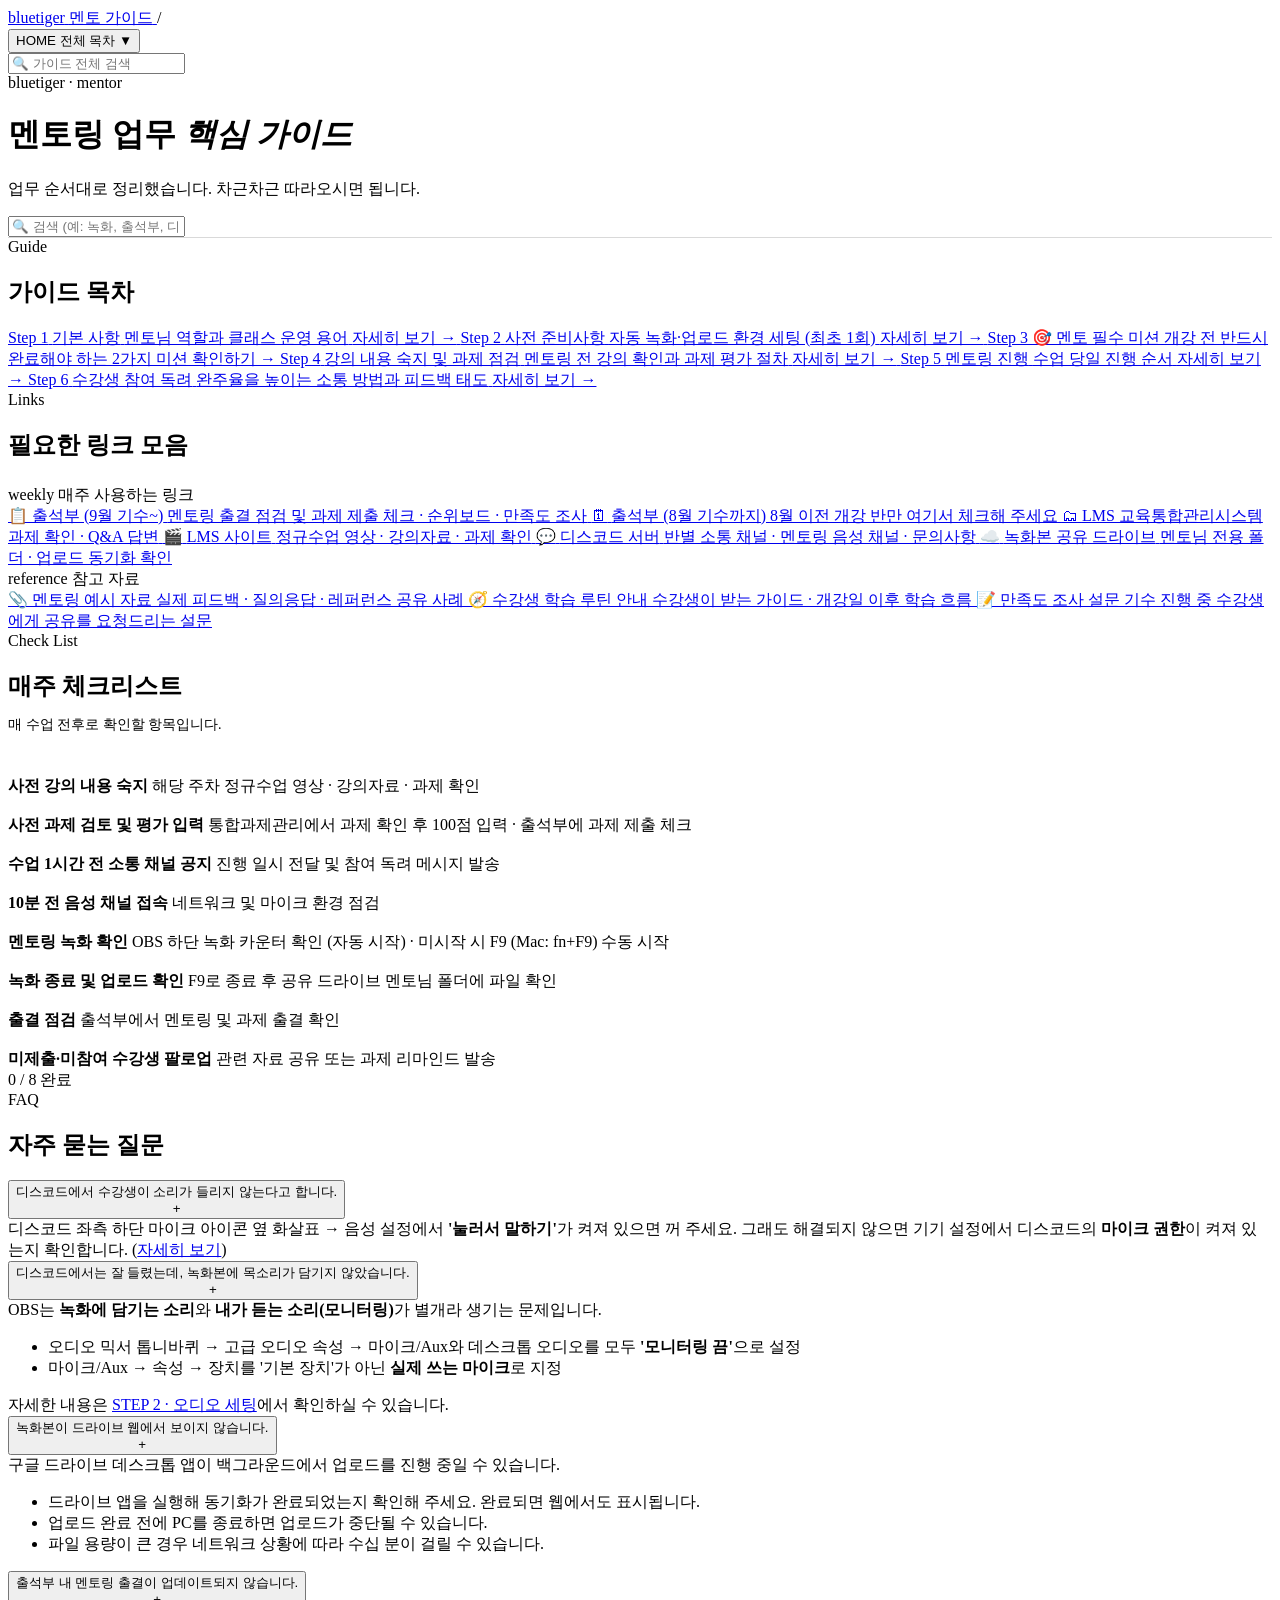
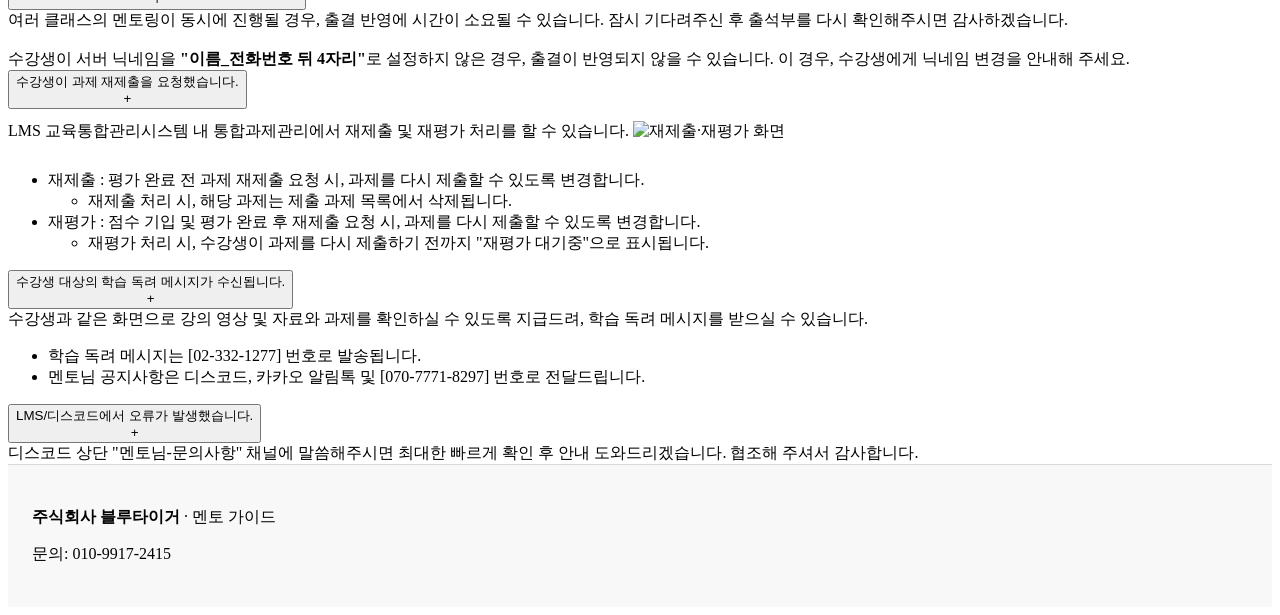
==== index.html @ a9c0a644 "docs: 출석부 링크에 백오피스 출석부(9월 기수~) 추가 9월 개강 기수부터 출석부가 백오피스(`/mentor`)로 바뀌었는데 가이드는 기존 Apps Script 웹앱만 안내하" ====
<!DOCTYPE html>
<html lang="ko">
<head>
<meta charset="UTF-8">
<meta name="viewport" content="width=device-width, initial-scale=1.0">
<title>멘토링 업무 가이드 · bluetiger</title>
<link rel="preconnect" href="https://fonts.googleapis.com">
<link href="https://fonts.googleapis.com/css2?family=Space+Mono:wght@400;700&display=swap" rel="stylesheet">
<link href="https://cdn.jsdelivr.net/gh/orioncactus/pretendard/dist/web/static/pretendard.css" rel="stylesheet">
<link rel="stylesheet" href="style.css">
</head>
<body data-page="home">

<!-- ============================================
     TOPBAR — 브레드크럼 + 섹션 바로가기
============================================ -->
<nav class="topbar">
  <div class="topbar-inner">
    <a href="index.html" class="crumb-home">
      <span class="crumb-mark">bluetiger</span>
      <span class="crumb-text">멘토 가이드</span>
    </a>
    <span class="crumb-sep">/</span>
    <div class="crumb-drop" id="crumb-drop">
      <button class="crumb-current" id="crumb-current" aria-expanded="false" aria-haspopup="true">
        <span class="cc-label">HOME</span>
        <span class="cc-title">전체 목차</span>
        <span class="cc-arrow">▼</span>
      </button>
      <div class="crumb-menu" id="crumb-menu"></div>
    </div>
    <div class="topbar-spacer"></div>
    <div class="topbar-search" data-search>
      <input type="text" class="search-input" placeholder="🔍 가이드 전체 검색">
      <div class="search-results"></div>
    </div>
  </div>
</nav>

<!-- ============================================
     HEADER
============================================ -->
<header>
  <div class="badge">bluetiger · mentor</div>
  <h1>멘토링 업무 <em>핵심 가이드</em></h1>
  <p>업무 순서대로 정리했습니다. 차근차근 따라오시면 됩니다.</p>
  <div class="header-search" data-search>
    <input type="text" class="search-input" placeholder="🔍 검색 (예: 녹화, 출석부, 디스코드)">
    <div class="search-results"></div>
  </div>
</header>

<div style="width:100%;height:1px;background:rgba(0, 0, 0, 0.15);"></div>

<div class="page-body solo">

  <main class="main-content">

    <!-- ========================================
         가이드 목차
    ======================================== -->
    <section id="guide">
      <div class="container">
        <div class="section-label">Guide</div>
        <h2 style="margin-bottom:20px;">가이드 목차</h2>

        <div class="guide-grid">

          <a class="guide-card" href="step-1-basics.html">
            <span class="gc-step">Step 1</span>
            <span class="gc-title">기본 사항</span>
            <span class="gc-desc">멘토님 역할과 클래스 운영 용어</span>
            <span class="gc-go">자세히 보기 →</span>
          </a>

          <a class="guide-card" href="step-2-preparation.html">
            <span class="gc-step">Step 2</span>
            <span class="gc-title">사전 준비사항</span>
            <span class="gc-desc">자동 녹화·업로드 환경 세팅 (최초 1회)</span>
            <span class="gc-go">자세히 보기 →</span>
          </a>

          <a class="guide-card mission" href="step-3-missions.html">
            <span class="gc-step">Step 3</span>
            <span class="gc-title">🎯 멘토 필수 미션</span>
            <span class="gc-desc">개강 전 반드시 완료해야 하는 2가지</span>
            <span class="gc-go">미션 확인하기 →</span>
          </a>

          <a class="guide-card" href="step-4-lecture-assignment.html">
            <span class="gc-step">Step 4</span>
            <span class="gc-title">강의 내용 숙지 및 과제 점검</span>
            <span class="gc-desc">멘토링 전 강의 확인과 과제 평가 절차</span>
            <span class="gc-go">자세히 보기 →</span>
          </a>

          <a class="guide-card" href="step-5-mentoring.html">
            <span class="gc-step">Step 5</span>
            <span class="gc-title">멘토링 진행</span>
            <span class="gc-desc">수업 당일 진행 순서</span>
            <span class="gc-go">자세히 보기 →</span>
          </a>

          <a class="guide-card" href="step-6-encouragement.html">
            <span class="gc-step">Step 6</span>
            <span class="gc-title">수강생 참여 독려</span>
            <span class="gc-desc">완주율을 높이는 소통 방법과 피드백 태도</span>
            <span class="gc-go">자세히 보기 →</span>
          </a>

        </div>
      </div>
    </section>


    <!-- ========================================
         링크 모음
    ======================================== -->
    <section id="links">
      <div class="container">
        <div class="section-label">Links</div>
        <h2 style="margin-bottom:24px;">필요한 링크 모음</h2>

        <div class="link-group">
          <div class="link-group-title"><span class="lg-tag">weekly</span> 매주 사용하는 링크 </div>
          <div class="link-grid">
            <a class="link-item" href="https://bt-backoffice.vercel.app/mentor" target="_blank" rel="noopener noreferrer">
              <span class="li-icon">📋</span>
              <span class="li-text">
                <span class="li-name">출석부 (9월 기수~)</span>
                <span class="li-desc">멘토링 출결 점검 및 과제 제출 체크 · 순위보드 · 만족도 조사</span>
              </span>
            </a>
            <a class="link-item" href="https://script.google.com/a/macros/feedbluetiger.com/s/AKfycbw-IpTHvhDd9rlLNU07GKerz7r_-pN4veVyI2G_yJB_2Yf2Cm6yx5fRKy13EfLEhuck/exec" target="_blank" rel="noopener noreferrer">
              <span class="li-icon">🗓</span>
              <span class="li-text">
                <span class="li-name">출석부 (8월 기수까지)</span>
                <span class="li-desc">8월 이전 개강 반만 여기서 체크해 주세요</span>
              </span>
            </a>
            <a class="link-item" href="https://lms.feedbluetiger.com/tutor/" target="_blank" rel="noopener noreferrer">
              <span class="li-icon">🗂</span>
              <span class="li-text">
                <span class="li-name">LMS 교육통합관리시스템</span>
                <span class="li-desc">과제 확인 · Q&amp;A 답변</span>
              </span>
            </a>
            <a class="link-item" href="https://lms.feedbluetiger.com/member/login.jsp" target="_blank" rel="noopener noreferrer">
              <span class="li-icon">🎬</span>
              <span class="li-text">
                <span class="li-name">LMS 사이트</span>
                <span class="li-desc">정규수업 영상 · 강의자료 · 과제 확인</span>
              </span>
            </a>
            <a class="link-item" href="https://discord.gg/ZK5g9pEeee" target="_blank" rel="noopener noreferrer">
              <span class="li-icon">💬</span>
              <span class="li-text">
                <span class="li-name">디스코드 서버</span>
                <span class="li-desc">반별 소통 채널 · 멘토링 음성 채널 · 문의사항</span>
              </span>
            </a>
            <a class="link-item" href="https://drive.google.com/drive/folders/0AFylNpHr4ldbUk9PVA" target="_blank" rel="noopener noreferrer">
              <span class="li-icon">☁️</span>
              <span class="li-text">
                <span class="li-name">녹화본 공유 드라이브</span>
                <span class="li-desc">멘토님 전용 폴더 · 업로드 동기화 확인</span>
              </span>
            </a>
          </div>
        </div>

        <div class="link-group">
          <div class="link-group-title"><span class="lg-tag">reference</span> 참고 자료 </div>
          <div class="link-grid">
            <a class="link-item" href="mentoring-examples.html">
              <span class="li-icon">📎</span>
              <span class="li-text">
                <span class="li-name">멘토링 예시 자료</span>
                <span class="li-desc">실제 피드백 · 질의응답 · 레퍼런스 공유 사례</span>
              </span>
            </a>
            <a class="link-item" href="https://bluetiger-student-guide.vercel.app/learning-routine.html" target="_blank" rel="noopener noreferrer">
              <span class="li-icon">🧭</span>
              <span class="li-text">
                <span class="li-name">수강생 학습 루틴 안내</span>
                <span class="li-desc">수강생이 받는 가이드 · 개강일 이후 학습 흐름</span>
              </span>
            </a>
            <a class="link-item" href="https://docs.google.com/forms/d/e/1FAIpQLScdVjdWtCVf9qCONloxRq4yDeYZb6fBh48YfhxaPEY4E8OBfA/viewform" target="_blank" rel="noopener noreferrer">
              <span class="li-icon">📝</span>
              <span class="li-text">
                <span class="li-name">만족도 조사 설문</span>
                <span class="li-desc">기수 진행 중 수강생에게 공유를 요청드리는 설문</span>
              </span>
            </a>
          </div>
        </div>
      </div>
    </section>


    <!-- ========================================
         checklist — 체크리스트
         .check-item 블록 복사해서 항목 추가
    ======================================== -->
    <section id="checklist">
      <div class="container">
        <div class="section-label">Check List</div>
        <h2 style="margin-bottom:8px;">매주 체크리스트</h2>
        <p style="color:var(--text3);font-size:14px;margin-bottom:24px;">매 수업 전후로 확인할 항목입니다.</p>

        <div class="checklist">
          <div class="check-item" onclick="toggleCheck(this)">
            <div class="check-box"><svg width="12" height="12" fill="none" stroke="#fff" stroke-width="3" viewBox="0 0 24 24"><path d="M5 13l4 4L19 7"/></svg></div>
            <div class="check-text">
              <strong>사전 강의 내용 숙지</strong>
              <span>해당 주차 정규수업 영상 · 강의자료 · 과제 확인</span>
            </div>
          </div>

          <div class="check-item" onclick="toggleCheck(this)">
            <div class="check-box"><svg width="12" height="12" fill="none" stroke="#fff" stroke-width="3" viewBox="0 0 24 24"><path d="M5 13l4 4L19 7"/></svg></div>
            <div class="check-text">
              <strong>사전 과제 검토 및 평가 입력</strong>
              <span>통합과제관리에서 과제 확인 후 100점 입력 · 출석부에 과제 제출 체크</span>
            </div>
          </div>

          <div class="check-item" onclick="toggleCheck(this)">
            <div class="check-box"><svg width="12" height="12" fill="none" stroke="#fff" stroke-width="3" viewBox="0 0 24 24"><path d="M5 13l4 4L19 7"/></svg></div>
            <div class="check-text">
              <strong>수업 1시간 전 소통 채널 공지</strong>
              <span>진행 일시 전달 및 참여 독려 메시지 발송</span>
            </div>
          </div>

          <div class="check-item" onclick="toggleCheck(this)">
            <div class="check-box"><svg width="12" height="12" fill="none" stroke="#fff" stroke-width="3" viewBox="0 0 24 24"><path d="M5 13l4 4L19 7"/></svg></div>
            <div class="check-text">
              <strong>10분 전 음성 채널 접속</strong>
              <span>네트워크 및 마이크 환경 점검</span>
            </div>
          </div>

          <div class="check-item" onclick="toggleCheck(this)">
            <div class="check-box"><svg width="12" height="12" fill="none" stroke="#fff" stroke-width="3" viewBox="0 0 24 24"><path d="M5 13l4 4L19 7"/></svg></div>
            <div class="check-text">
              <strong>멘토링 녹화 확인</strong>
              <span>OBS 하단 녹화 카운터 확인 (자동 시작) · 미시작 시 F9 (Mac: fn+F9) 수동 시작</span>
            </div>
          </div>

          <div class="check-item" onclick="toggleCheck(this)">
            <div class="check-box"><svg width="12" height="12" fill="none" stroke="#fff" stroke-width="3" viewBox="0 0 24 24"><path d="M5 13l4 4L19 7"/></svg></div>
            <div class="check-text">
              <strong>녹화 종료 및 업로드 확인</strong>
              <span>F9로 종료 후 공유 드라이브 멘토님 폴더에 파일 확인</span>
            </div>
          </div>

          <div class="check-item" onclick="toggleCheck(this)">
            <div class="check-box"><svg width="12" height="12" fill="none" stroke="#fff" stroke-width="3" viewBox="0 0 24 24"><path d="M5 13l4 4L19 7"/></svg></div>
            <div class="check-text">
              <strong>출결 점검</strong>
              <span>출석부에서 멘토링 및 과제 출결 확인</span>
            </div>
          </div>

          <div class="check-item" onclick="toggleCheck(this)">
            <div class="check-box"><svg width="12" height="12" fill="none" stroke="#fff" stroke-width="3" viewBox="0 0 24 24"><path d="M5 13l4 4L19 7"/></svg></div>
            <div class="check-text">
              <strong>미제출·미참여 수강생 팔로업</strong>
              <span>관련 자료 공유 또는 과제 리마인드 발송</span>
            </div>
          </div>
        </div>

        <div class="progress-bar-wrap">
          <div class="progress-bar" id="progress-bar"></div>
        </div>
        <div class="progress-label" id="progress-label">0 / 8 완료</div>
        <div class="complete-msg" id="complete-msg" style="display:none; margin-top:20px; padding:18px 22px; background:rgba(16,185,129,.08); border:1px solid rgba(16,185,129,.3); border-radius:12px; text-align:center;">
          <div style="font-size:24px; margin-bottom:6px;">🎉</div>
          <div style="font-weight:700; font-size:15px; color:#0d9e6e;">이번 수업도 고생하셨습니다!</div>
        </div>
      </div>
    </section>


    <!-- ========================================
         FAQ
         .faq-item 블록 복사해서 항목 추가
    ======================================== -->
    <section id="faq" style="border-bottom:none;">
      <div class="container">
        <div class="section-label">FAQ</div>
        <h2>자주 묻는 질문</h2>

        <div class="faq-list">
          <div class="faq-item">
            <button class="faq-q" onclick="toggleFaq(this)">
              디스코드에서 수강생이 소리가 들리지 않는다고 합니다.
              <div class="faq-icon">+</div>
            </button>
            <div class="faq-a"><div class="faq-a-inner">
              디스코드 좌측 하단 마이크 아이콘 옆 화살표 → 음성 설정에서 <strong>'눌러서 말하기'</strong>가 켜져 있으면 꺼 주세요.
              그래도 해결되지 않으면 기기 설정에서 디스코드의 <strong>마이크 권한</strong>이 켜져 있는지 확인합니다.
              (<a href="step-5-mentoring.html#mic-trouble">자세히 보기</a>)
            </div></div>
          </div>

          <div class="faq-item">
            <button class="faq-q" onclick="toggleFaq(this)">
              디스코드에서는 잘 들렸는데, 녹화본에 목소리가 담기지 않았습니다.
              <div class="faq-icon">+</div>
            </button>
            <div class="faq-a"><div class="faq-a-inner">
              OBS는 <strong>녹화에 담기는 소리</strong>와 <strong>내가 듣는 소리(모니터링)</strong>가 별개라 생기는 문제입니다.
              <ul>
                <li>오디오 믹서 톱니바퀴 → 고급 오디오 속성 → 마이크/Aux와 데스크톱 오디오를 모두 <strong>'모니터링 끔'</strong>으로 설정</li>
                <li>마이크/Aux → 속성 → 장치를 '기본 장치'가 아닌 <strong>실제 쓰는 마이크</strong>로 지정</li>
              </ul>
              자세한 내용은 <a href="step-2-preparation.html#audio-setup">STEP 2 · 오디오 세팅</a>에서 확인하실 수 있습니다.
            </div></div>
          </div>

          <div class="faq-item">
            <button class="faq-q" onclick="toggleFaq(this)">
              녹화본이 드라이브 웹에서 보이지 않습니다.
              <div class="faq-icon">+</div>
            </button>
            <div class="faq-a"><div class="faq-a-inner">
              구글 드라이브 데스크톱 앱이 백그라운드에서 업로드를 진행 중일 수 있습니다.
              <ul>
                <li>드라이브 앱을 실행해 동기화가 완료되었는지 확인해 주세요. 완료되면 웹에서도 표시됩니다.</li>
                <li>업로드 완료 전에 PC를 종료하면 업로드가 중단될 수 있습니다.</li>
                <li>파일 용량이 큰 경우 네트워크 상황에 따라 수십 분이 걸릴 수 있습니다.</li>
              </ul>
            </div></div>
          </div>

          <div class="faq-item">
            <button class="faq-q" onclick="toggleFaq(this)">
              출석부 내 멘토링 출결이 업데이트되지 않습니다.
              <div class="faq-icon">+</div>
            </button>
            <div class="faq-a"><div class="faq-a-inner">
              여러 클래스의 멘토링이 동시에 진행될 경우, 출결 반영에 시간이 소요될 수 있습니다. 잠시 기다려주신 후 출석부를 다시 확인해주시면 감사하겠습니다.
              <br><br>수강생이 서버 닉네임을 <strong>"이름_전화번호 뒤 4자리"</strong>로 설정하지 않은 경우, 출결이 반영되지 않을 수 있습니다. 이 경우, 수강생에게 닉네임 변경을 안내해 주세요.
            </div></div>
          </div>

          <div class="faq-item">
            <button class="faq-q" onclick="toggleFaq(this)">
              수강생이 과제 재제출을 요청했습니다.
              <div class="faq-icon">+</div>
            </button>
            <div class="faq-a"><div class="faq-a-inner">
              LMS 교육통합관리시스템 내 통합과제관리에서 <span class="faq-badge">재제출</span> 및 <span class="faq-badge">재평가</span> 처리를 할 수 있습니다.
              <img src="re-assignment.png" alt="재제출·재평가 화면" class="step-img" style="max-width:300px;margin:12px 0;">
              <ul>
                <li><span class="faq-badge">재제출</span> : 평가 완료 전 과제 재제출 요청 시, 과제를 다시 제출할 수 있도록 변경합니다.
                  <ul>
                    <li>재제출 처리 시, 해당 과제는 제출 과제 목록에서 삭제됩니다.</li>
                  </ul>
                </li>
                <li><span class="faq-badge">재평가</span> : 점수 기입 및 평가 완료 후 재제출 요청 시, 과제를 다시 제출할 수 있도록 변경합니다.
                  <ul>
                    <li>재평가 처리 시, 수강생이 과제를 다시 제출하기 전까지 "재평가 대기중"으로 표시됩니다.</li>
                  </ul>
                </li>
              </ul>
            </div></div>
          </div>

          <div class="faq-item">
            <button class="faq-q" onclick="toggleFaq(this)">
              수강생 대상의 학습 독려 메시지가 수신됩니다.
              <div class="faq-icon">+</div>
            </button>
            <div class="faq-a"><div class="faq-a-inner">
              수강생과 같은 화면으로 강의 영상 및 자료와 과제를 확인하실 수 있도록 지급드려, 학습 독려 메시지를 받으실 수 있습니다.
              <ul>
                <li>학습 독려 메시지는 [02-332-1277] 번호로 발송됩니다.</li>
                <li>멘토님 공지사항은 디스코드, 카카오 알림톡 및 [070-7771-8297] 번호로 전달드립니다.</li>
              </ul>
            </div></div>
          </div>

          <div class="faq-item">
            <button class="faq-q" onclick="toggleFaq(this)">
              LMS/디스코드에서 오류가 발생했습니다.
              <div class="faq-icon">+</div>
            </button>
            <div class="faq-a"><div class="faq-a-inner">
              디스코드 상단 "멘토님-문의사항" 채널에 말씀해주시면 최대한 빠르게 확인 후 안내 도와드리겠습니다. 협조해 주셔서 감사합니다.
            </div></div>
          </div>
        </div>
      </div>
    </section>

  </main>
</div>
<div style="width:100%;height:1px;background:rgba(0, 0, 0, 0.15);"></div>


<!-- ============================================
     FOOTER
============================================ -->
<div style="background-color: #f8f8f8;">
  <footer style="padding: 26px 24px;">
    <p><strong>주식회사 블루타이거</strong> · 멘토 가이드</p>
    <p style="margin-top:8px;">문의: 010-9917-2415</p>
  </footer>
</div>

<script src="main.js"></script>
</body>
</html>
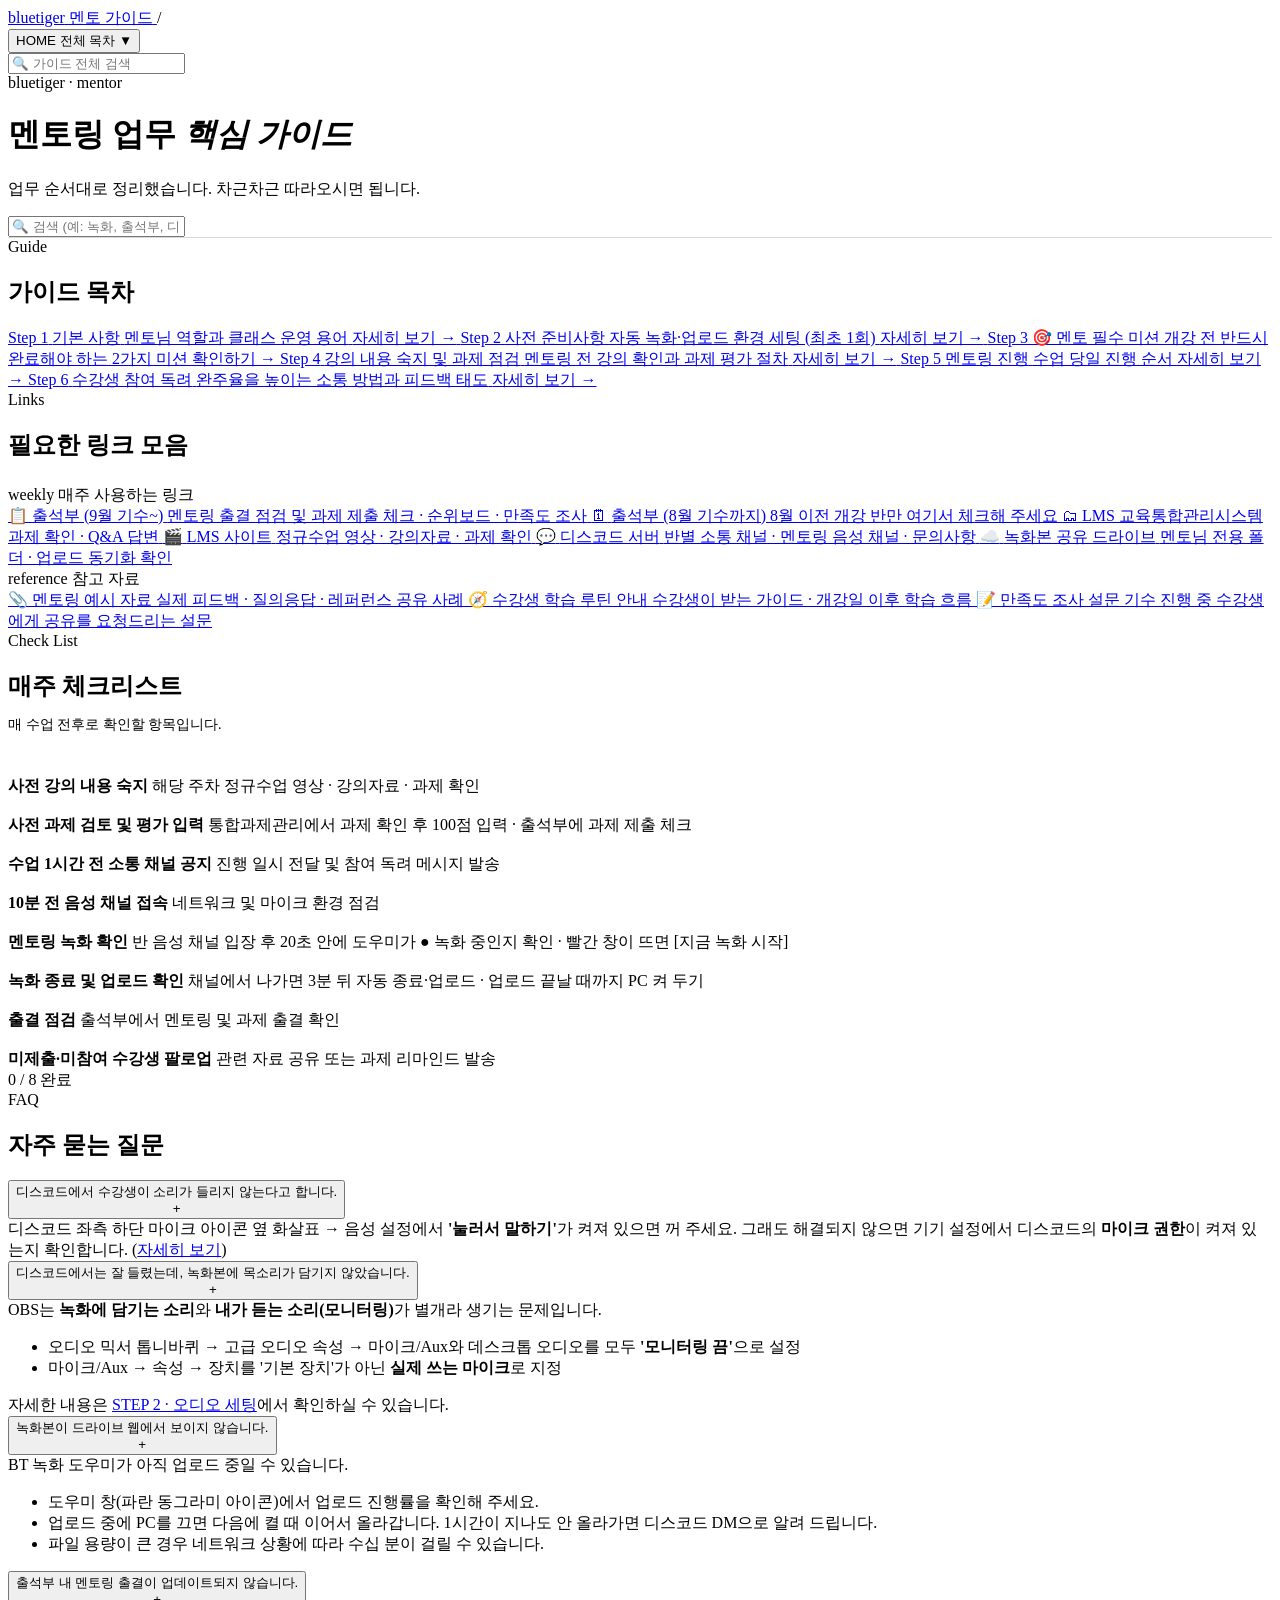
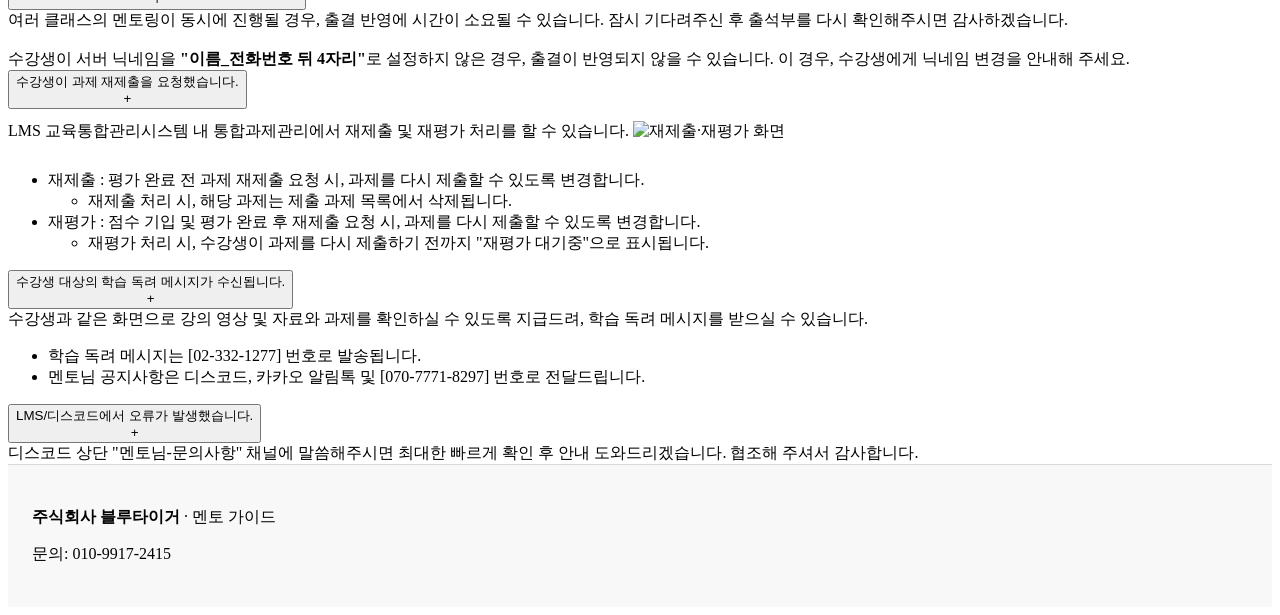
==== commit 8ec17b8f: "docs: 녹화 준비를 BT 녹화 도우미로 — 드라이브 앱·녹화 경로·자동 실행 예약 단계 제거, 도우미 설치를 STEP 2에 합침, MISSION 1을 테스트 녹화 버튼으로 간소" ====
--- a/index.html
+++ b/index.html
@@ -246,7 +246,7 @@
             <div class="check-box"><svg width="12" height="12" fill="none" stroke="#fff" stroke-width="3" viewBox="0 0 24 24"><path d="M5 13l4 4L19 7"/></svg></div>
             <div class="check-text">
               <strong>멘토링 녹화 확인</strong>
-              <span>OBS 하단 녹화 카운터 확인 (자동 시작) · 미시작 시 F9 (Mac: fn+F9) 수동 시작</span>
+              <span>반 음성 채널 입장 후 20초 안에 도우미가 ● 녹화 중인지 확인 · 빨간 창이 뜨면 [지금 녹화 시작]</span>
             </div>
           </div>
 
@@ -254,7 +254,7 @@
             <div class="check-box"><svg width="12" height="12" fill="none" stroke="#fff" stroke-width="3" viewBox="0 0 24 24"><path d="M5 13l4 4L19 7"/></svg></div>
             <div class="check-text">
               <strong>녹화 종료 및 업로드 확인</strong>
-              <span>F9로 종료 후 공유 드라이브 멘토님 폴더에 파일 확인</span>
+              <span>채널에서 나가면 3분 뒤 자동 종료·업로드 · 업로드 끝날 때까지 PC 켜 두기</span>
             </div>
           </div>
 
@@ -330,10 +330,10 @@
               <div class="faq-icon">+</div>
             </button>
             <div class="faq-a"><div class="faq-a-inner">
-              구글 드라이브 데스크톱 앱이 백그라운드에서 업로드를 진행 중일 수 있습니다.
+              BT 녹화 도우미가 아직 업로드 중일 수 있습니다.
               <ul>
-                <li>드라이브 앱을 실행해 동기화가 완료되었는지 확인해 주세요. 완료되면 웹에서도 표시됩니다.</li>
-                <li>업로드 완료 전에 PC를 종료하면 업로드가 중단될 수 있습니다.</li>
+                <li>도우미 창(파란 동그라미 아이콘)에서 업로드 진행률을 확인해 주세요.</li>
+                <li>업로드 중에 PC를 끄면 다음에 켤 때 이어서 올라갑니다. 1시간이 지나도 안 올라가면 디스코드 DM으로 알려 드립니다.</li>
                 <li>파일 용량이 큰 경우 네트워크 상황에 따라 수십 분이 걸릴 수 있습니다.</li>
               </ul>
             </div></div>
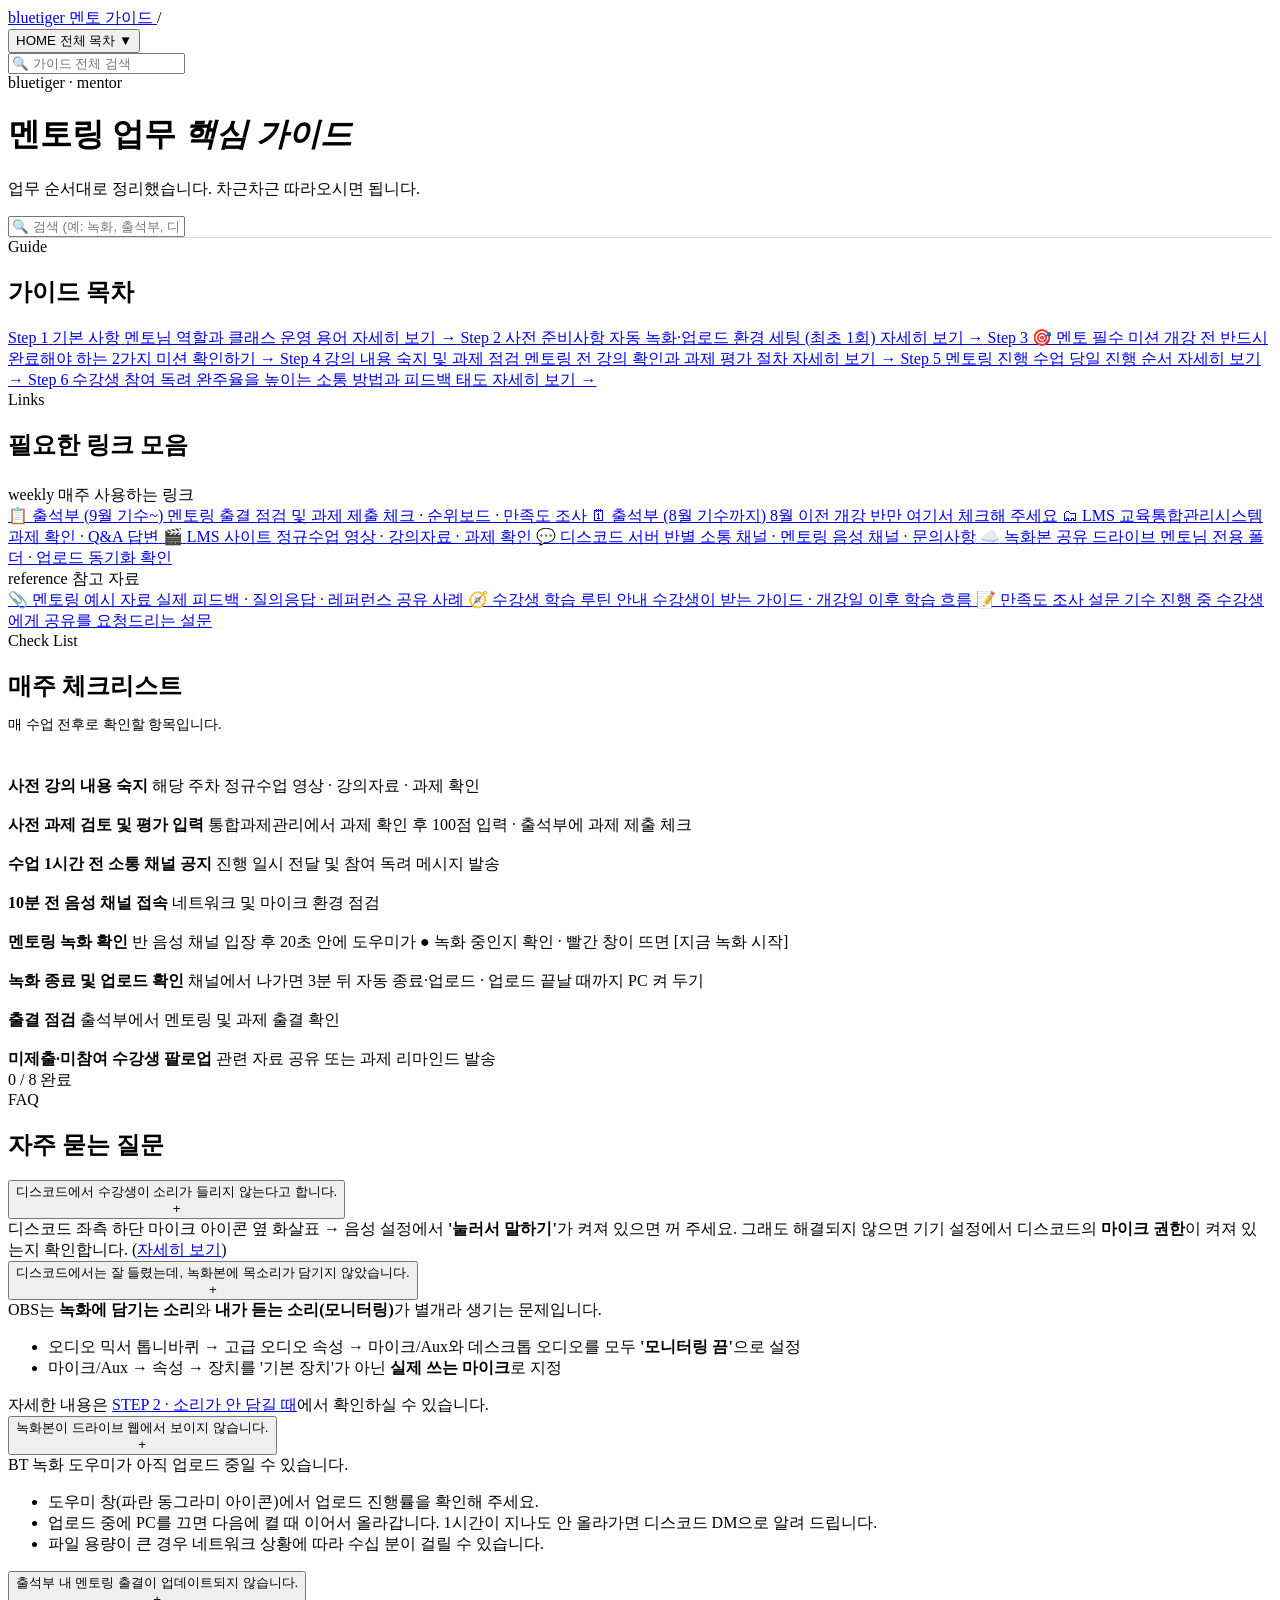
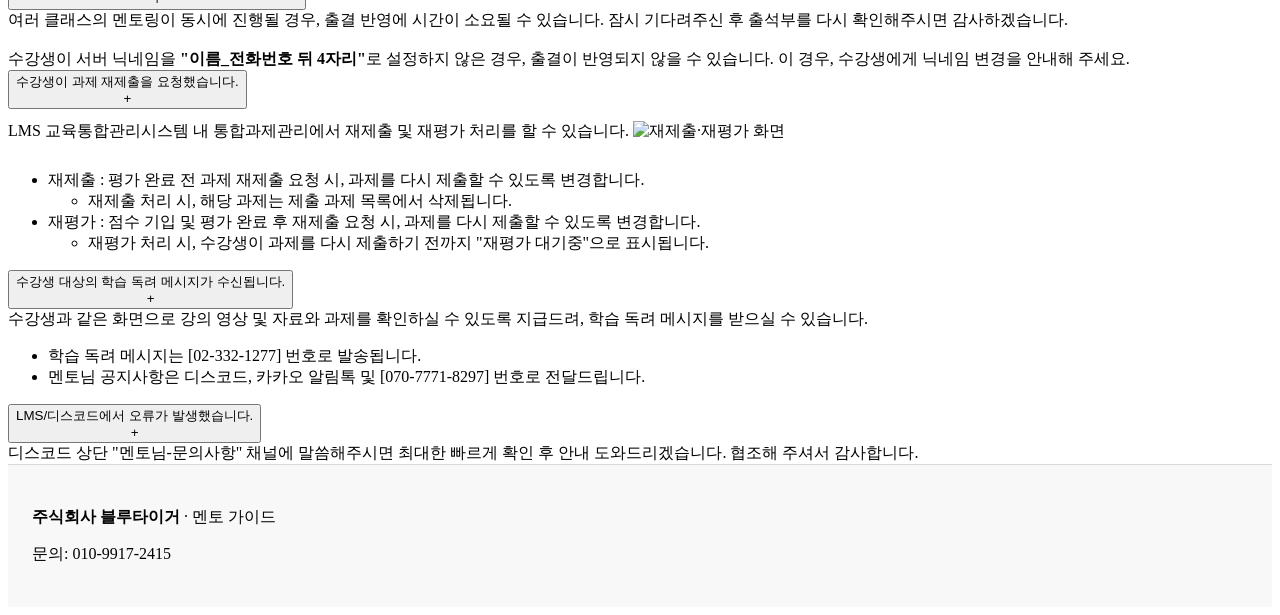
==== commit b9a15316: "docs: 녹화 준비 4단계로 정리(화면 소스·오디오는 도우미가 자동 — 소리 문제는 접는 카드로), 도우미 캡처 최신화 Co-Authored-By: Claude Opus 5.5 " ====
--- a/index.html
+++ b/index.html
@@ -320,7 +320,7 @@
                 <li>오디오 믹서 톱니바퀴 → 고급 오디오 속성 → 마이크/Aux와 데스크톱 오디오를 모두 <strong>'모니터링 끔'</strong>으로 설정</li>
                 <li>마이크/Aux → 속성 → 장치를 '기본 장치'가 아닌 <strong>실제 쓰는 마이크</strong>로 지정</li>
               </ul>
-              자세한 내용은 <a href="step-2-preparation.html#audio-setup">STEP 2 · 오디오 세팅</a>에서 확인하실 수 있습니다.
+              자세한 내용은 <a href="step-2-preparation.html#audio-setup">STEP 2 · 소리가 안 담길 때</a>에서 확인하실 수 있습니다.
             </div></div>
           </div>
 
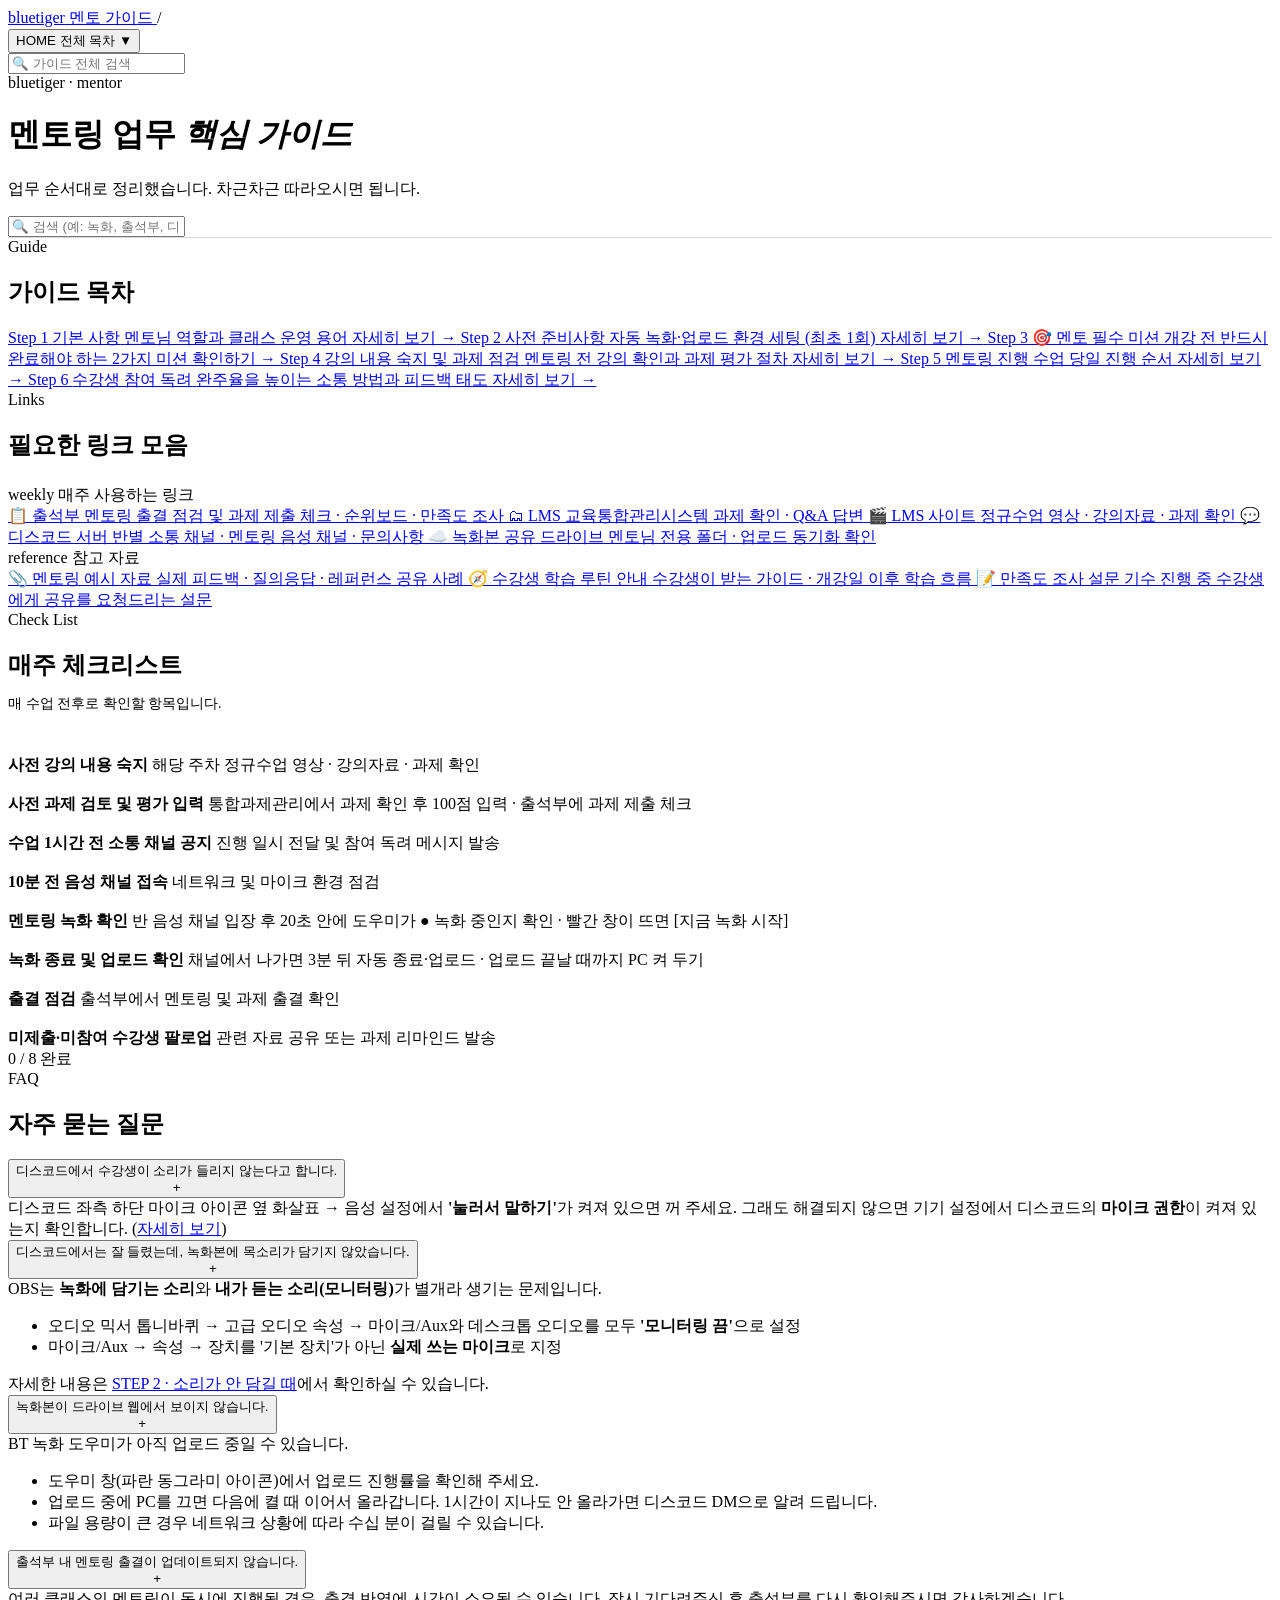
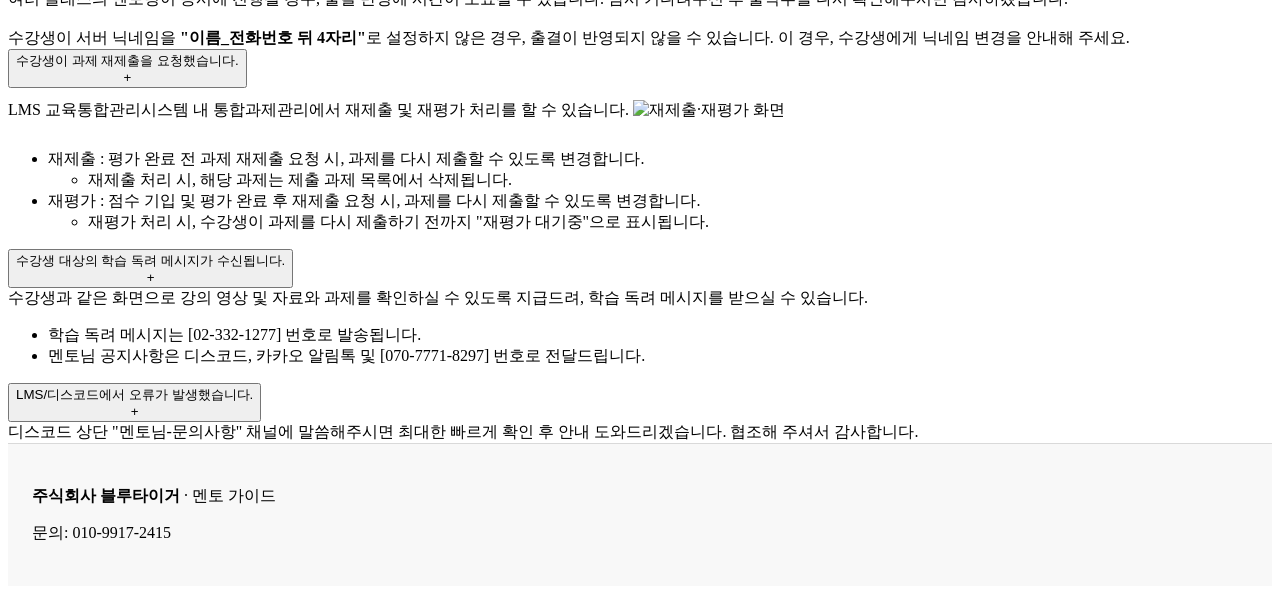
==== commit 5b132fda: "docs: 8월 기수 종료 — 기존(구글) 출석부 링크·안내 제거, 출석부는 백오피스 하나로 Co-Authored-By: Claude Opus 5.5 <noreply@anthrop" ====
--- a/index.html
+++ b/index.html
@@ -127,15 +127,8 @@
             <a class="link-item" href="https://bt-backoffice.vercel.app/mentor" target="_blank" rel="noopener noreferrer">
               <span class="li-icon">📋</span>
               <span class="li-text">
-                <span class="li-name">출석부 (9월 기수~)</span>
+                <span class="li-name">출석부</span>
                 <span class="li-desc">멘토링 출결 점검 및 과제 제출 체크 · 순위보드 · 만족도 조사</span>
-              </span>
-            </a>
-            <a class="link-item" href="https://script.google.com/a/macros/feedbluetiger.com/s/AKfycbw-IpTHvhDd9rlLNU07GKerz7r_-pN4veVyI2G_yJB_2Yf2Cm6yx5fRKy13EfLEhuck/exec" target="_blank" rel="noopener noreferrer">
-              <span class="li-icon">🗓</span>
-              <span class="li-text">
-                <span class="li-name">출석부 (8월 기수까지)</span>
-                <span class="li-desc">8월 이전 개강 반만 여기서 체크해 주세요</span>
               </span>
             </a>
             <a class="link-item" href="https://lms.feedbluetiger.com/tutor/" target="_blank" rel="noopener noreferrer">
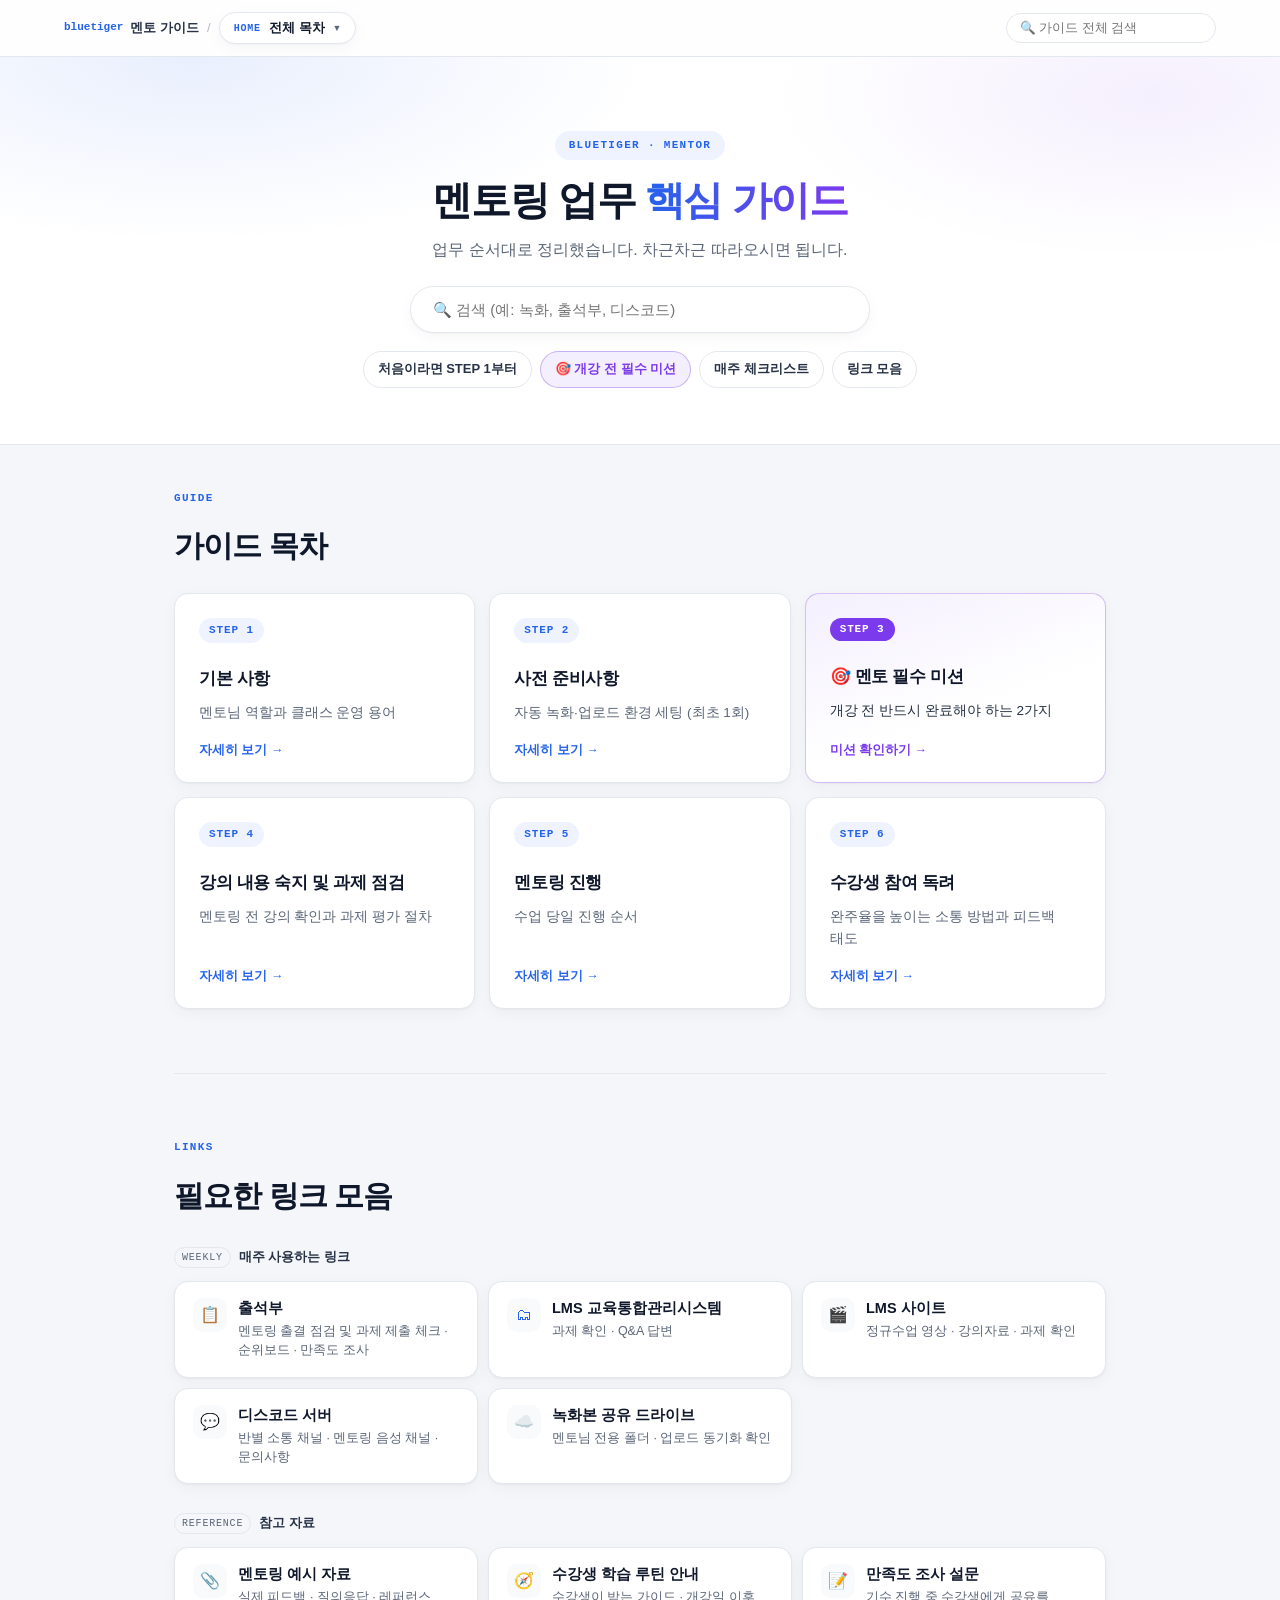
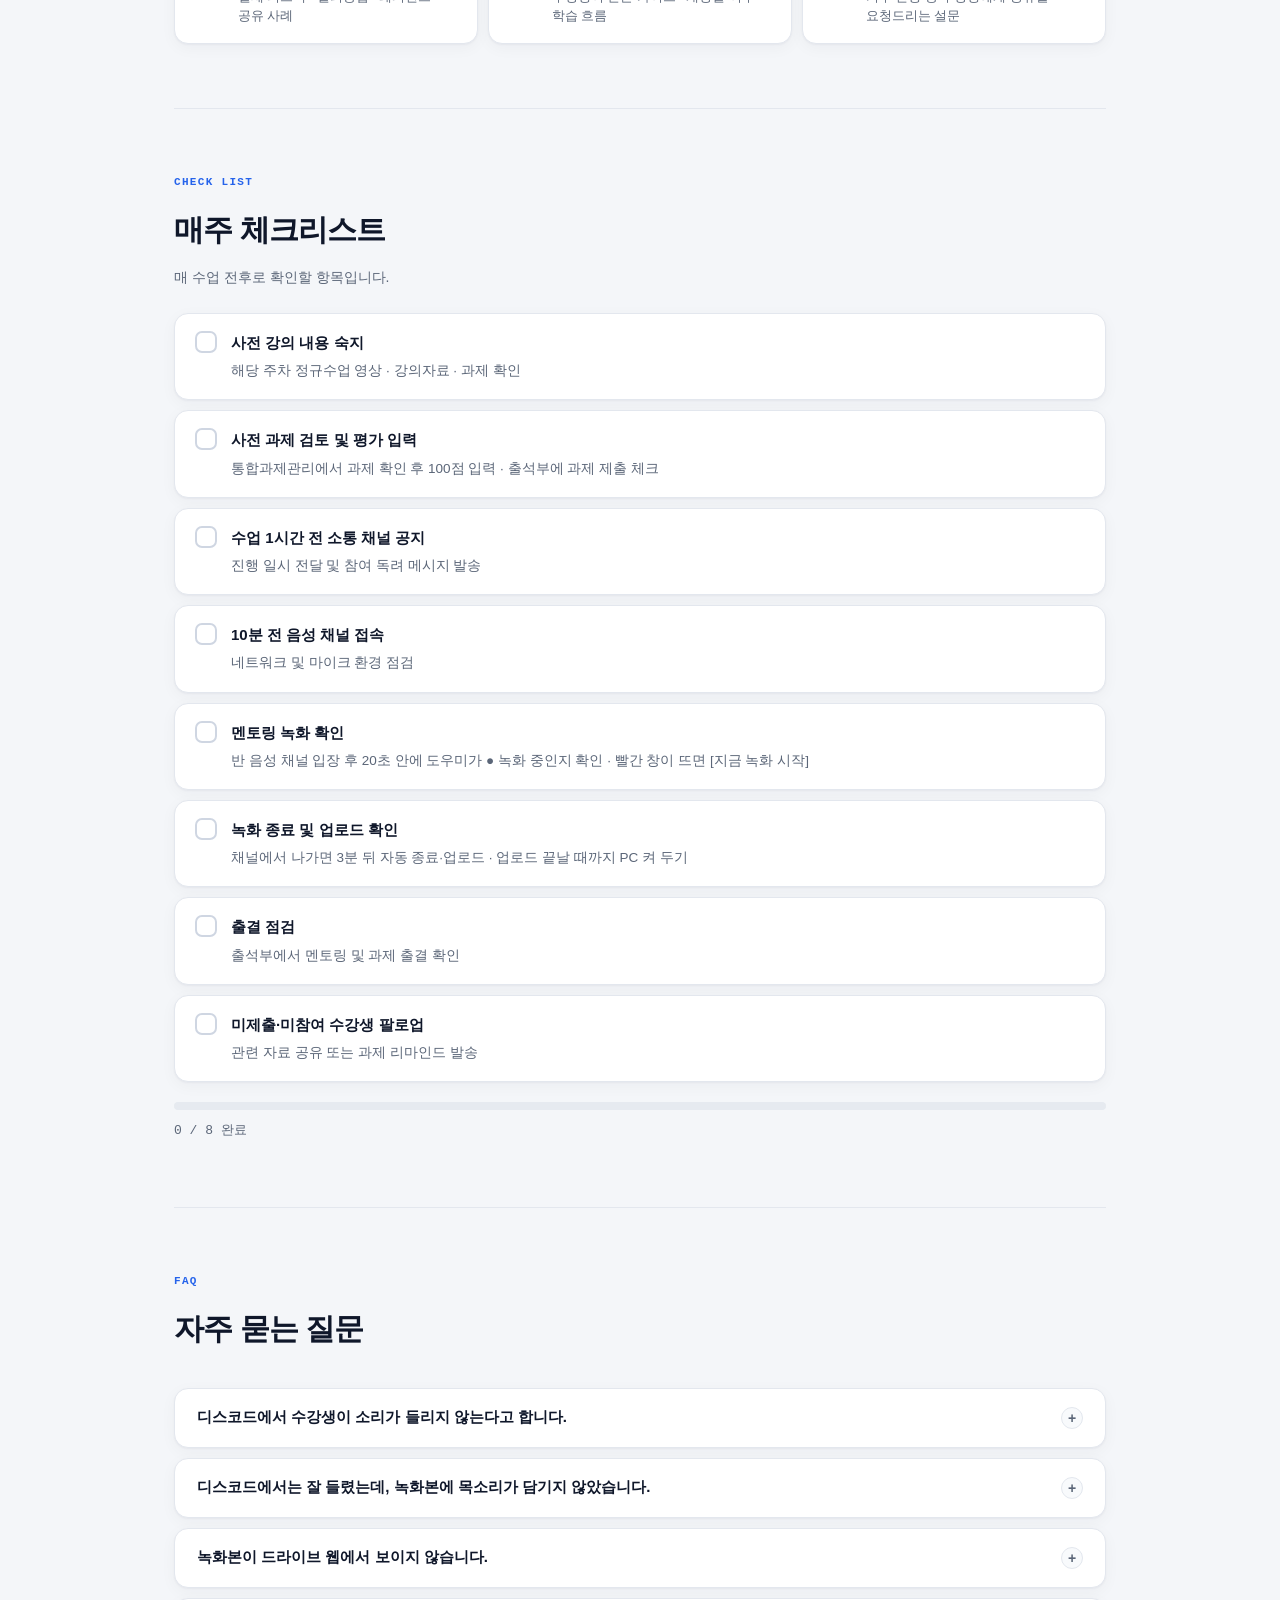
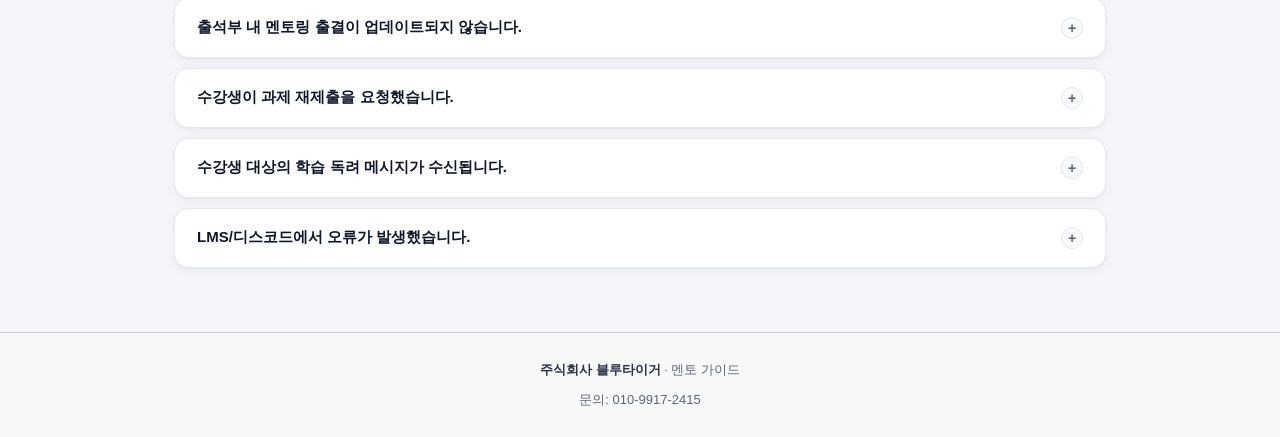
==== commit d111a1a5: "design: 가이드 전체 리디자인(v2) — 회색 바탕+흰 카드·진한 본문색·읽기 쉬운 알림, 단계 진행 표시·이 페이지 목차·코드 클릭 복사·체크리스트 기억, 메인 바로가기 C" ====
--- a/index.html
+++ b/index.html
@@ -48,9 +48,13 @@
     <input type="text" class="search-input" placeholder="🔍 검색 (예: 녹화, 출석부, 디스코드)">
     <div class="search-results"></div>
   </div>
+  <nav class="hero-quick" aria-label="바로가기">
+    <a href="step-1-basics.html">처음이라면 STEP 1부터</a>
+    <a href="step-3-missions.html" class="mission">🎯 개강 전 필수 미션</a>
+    <a href="#checklist">매주 체크리스트</a>
+    <a href="#links">링크 모음</a>
+  </nav>
 </header>
-
-<div style="width:100%;height:1px;background:rgba(0, 0, 0, 0.15);"></div>
 
 <div class="page-body solo">
 
--- a/style.css
+++ b/style.css
@@ -0,0 +1,2153 @@
+/* ================================================
+   멘토링 업무 가이드 — style.css
+   색상 변경: :root 안의 변수만 수정하면 됩니다.
+   폰트 변경: body의 font-family와 <head> 링크를 함께 수정하세요.
+================================================ */
+
+/* ─── 색상/폰트 변수 ─────────────────────────── */
+:root {
+  --bg: #ffffff;
+  --surface: #f7f7f7;
+  --surface2: #ffffff;
+  --border: #c9c9c9;
+  --accent: #4f8ef7;
+  --accent2: #7c3aed;
+  --accent3: #10b981;
+  --warn: #f59e0b;
+  --danger: #ef4444;
+  --text: #000000;
+  --text2: #1f1f1f;
+  --text3: #555d75;
+  --mono: 'Space Mono', monospace;
+  --sans: 'Pretendard', sans-serif;
+  --topbar-h: 52px;
+}
+
+* { margin: 0; padding: 0; box-sizing: border-box; }
+html { scroll-behavior: smooth; }
+
+body {
+  background: var(--bg);
+  color: var(--text);
+  font-family: var(--sans);
+  font-size: 15px;
+  line-height: 1.7;
+  overflow-x: hidden;
+  /* 한글은 기본값(normal)이면 음절 단위로 끊겨 '수강생과 / 의' 처럼 갈라집니다.
+     keep-all 로 어절(띄어쓰기) 단위 줄바꿈을 강제하고,
+     끊을 곳이 없는 긴 URL·경로만 예외적으로 강제 줄바꿈합니다. */
+  word-break: keep-all;
+  overflow-wrap: break-word;
+}
+
+/* 코드는 원본 그대로 보여야 하므로 예외 */
+code, .code-block { word-break: normal; }
+
+/* ─── HEADER ─────────────────────────────── */
+header {
+  position: relative;
+  padding: 44px 24px 38px;
+  text-align: center;
+  /* 검색 결과 드롭다운이 잘리지 않도록 overflow 를 두지 않습니다.
+     배경 그라디언트(header::before)는 inset:0 이라 넘치지 않습니다. */
+}
+
+
+
+header::before {
+  content: '';
+  position: absolute;
+  inset: 0;
+  background:
+    radial-gradient(ellipse 80% 60% at 50% -10%, rgba(79,142,247,.18) 0%, transparent 70%),
+    radial-gradient(ellipse 50% 40% at 80% 50%, rgba(124,58,237,.12) 0%, transparent 60%);
+  pointer-events: none;
+}
+
+.badge {
+  display: inline-block;
+  font-family: var(--mono);
+  font-size: 11px;
+  letter-spacing: .12em;
+  text-transform: uppercase;
+  color: var(--accent);
+  background: rgba(79,142,247,.12);
+  border: 1px solid rgba(79,142,247,.3);
+  padding: 5px 14px;
+  border-radius: 20px;
+  margin-bottom: 16px;
+}
+
+header h1 {
+  font-size: clamp(26px, 4vw, 40px);
+  font-weight: 900;
+  line-height: 1.2;
+  letter-spacing: -.02em;
+  margin-bottom: 12px;
+}
+
+header h1 em {
+  font-style: normal;
+  background: linear-gradient(135deg, var(--accent), #a78bfa);
+  -webkit-background-clip: text;
+  -webkit-text-fill-color: transparent;
+  background-clip: text;
+}
+
+header p {
+  color: var(--text3);
+  font-size: 14.5px;
+  max-width: 520px;
+  margin: 0 auto 22px;
+}
+
+.hero-btns {
+  display: flex;
+  gap: 12px;
+  justify-content: center;
+  flex-wrap: wrap;
+}
+
+.btn {
+  display: inline-flex;
+  align-items: center;
+  gap: 8px;
+  padding: 12px 24px;
+  border-radius: 8px;
+  font-size: 14px;
+  font-weight: 700;
+  text-decoration: none;
+  transition: all .2s;
+  cursor: pointer;
+  border: none;
+}
+
+.btn-primary { background: var(--accent); color: #fff; margin-top: 24px;}
+.btn-primary:hover { background: #3b7af0; transform: translateY(-1px); }
+
+.btn-outline { background: transparent; color: var(--text2); border: 1px solid var(--border); }
+.btn-outline:hover { border-color: var(--accent); color: var(--accent); }
+
+/* ─── TOP NAV ─────────────────────────────── 
+nav.topnav {
+  position: sticky;
+  top: 0;
+  z-index: 200;
+  background: rgba(255, 255, 255, 0.92);
+  backdrop-filter: blur(12px);
+  border-bottom: 1px solid var(--border);
+  padding: 0 24px;
+  overflow-x: auto;
+}
+
+nav.topnav ul {
+  display: flex;
+  list-style: none;
+  max-width: 1200px;
+  margin: 0 auto;
+  white-space: nowrap;
+}
+
+nav.topnav a {
+  display: block;
+  padding: 14px 16px;
+  font-size: 13px;
+  font-weight: 500;
+  color: var(--text3);
+  text-decoration: none;
+  border-bottom: 2px solid transparent;
+  transition: all .2s;
+}
+
+nav.topnav a:hover { color: var(--text); border-color: var(--accent); } */
+
+/* ─── PAGE BODY LAYOUT ──────────────────── */
+.page-body {
+  max-width: 1000px;
+  margin: 0 auto;
+  padding: 0 24px;
+}
+
+/* ─── 검색 ───────────────────────────────── */
+.header-search {
+  position: relative;
+  width: 100%;
+  max-width: 460px;
+  margin: 0 auto;
+  text-align: left;
+  z-index: 5;
+}
+
+.search-input {
+  width: 100%;
+  padding: 8px 14px;
+  border: 1px solid rgba(79,142,247,.3);
+  border-radius: 20px;
+  font-size: 13px;
+  font-family: var(--sans);
+  background: rgba(255,255,255,.85);
+  backdrop-filter: blur(8px);
+  color: var(--text);
+  outline: none;
+  transition: border-color .2s, box-shadow .2s;
+}
+
+.header-search .search-input {
+  padding: 12px 20px;
+  font-size: 14px;
+  border-radius: 26px;
+  box-shadow: 0 2px 14px rgba(79,142,247,.1);
+}
+
+.search-input:focus {
+  border-color: var(--accent);
+  box-shadow: 0 0 0 3px rgba(79,142,247,.12);
+}
+
+.search-results {
+  position: absolute;
+  left: 0;
+  right: 0;
+  top: calc(100% + 6px);
+  background: #fff;
+  border: 1px solid var(--border);
+  border-radius: 10px;
+  box-shadow: 0 4px 20px rgba(0,0,0,.12);
+  z-index: 300;
+  max-height: 320px;
+  overflow-y: auto;
+  display: none;
+}
+
+.search-results.visible { display: block; }
+
+.search-result-item {
+  padding: 10px 14px;
+  font-size: 13px;
+  cursor: pointer;
+  border-bottom: 1px solid var(--border);
+  transition: background .15s;
+  line-height: 1.5;
+  text-align: left;
+}
+
+.search-result-item:last-child { border-bottom: none; }
+.search-result-item:hover { background: rgba(79,142,247,.07); }
+
+.search-result-item .result-title {
+  font-weight: 700;
+  color: var(--text);
+  margin-bottom: 2px;
+}
+
+.search-result-item .result-context {
+  color: var(--text3);
+  font-size: 12px;
+}
+
+.search-result-item .result-highlight {
+  color: var(--accent);
+  font-weight: 700;
+}
+
+.search-no-result {
+  padding: 14px;
+  font-size: 13px;
+  color: var(--text3);
+  text-align: center;
+}
+
+/* ─── MAIN CONTENT ──────────────────────── */
+.main-content { min-width: 0; }
+
+.container { max-width: 100%; }
+
+section {
+  padding: 64px 0;
+  border-bottom: 1px solid var(--border);
+}
+
+.main-content > section:first-of-type { padding-top: 44px; }
+
+.section-label {
+  font-family: var(--mono);
+  font-size: 11px;
+  letter-spacing: .12em;
+  text-transform: uppercase;
+  color: var(--accent);
+  margin-bottom: 12px;
+}
+
+h2 {
+  font-size: clamp(22px, 3vw, 30px);
+  font-weight: 800;
+  letter-spacing: -.02em;
+  margin-bottom: 32px;
+}
+
+h3 {
+  font-size: 15px;
+  font-weight: 700;
+  margin-bottom: 16px;
+  color: var(--text);
+}
+
+.section-subheading {
+  font-size: 19px;
+  font-weight: 800;
+  letter-spacing: -.02em;
+  color: var(--text);
+  margin-bottom: 16px;
+  padding-bottom: 12px;
+  border-bottom: 2px solid var(--border);
+}
+
+.section-subheading-block {
+  display: flex;
+  align-items: center;
+  gap: 12px;
+  background: rgba(124,58,237,.07);
+  border-radius: 10px;
+  padding: 14px 18px;
+  margin: 48px 0 20px;
+  border-left: 3px solid var(--accent2);
+}
+.section-subheading-block .ssb-num {
+  font-size: 11px;
+  font-weight: 700;
+  letter-spacing: .04em;
+  color: var(--accent2);
+  background: rgba(124,58,237,.12);
+  border: 1px solid rgba(124,58,237,.25);
+  border-radius: 20px;
+  padding: 2px 9px;
+  white-space: nowrap;
+}
+.section-subheading-block .ssb-title {
+  font-size: 17px;
+  font-weight: 800;
+  letter-spacing: -.02em;
+  color: var(--text);
+}
+
+/* ─── QUALITY GRID ───────────────────────── */
+.quality-grid {
+  display: grid;
+  grid-template-columns: repeat(auto-fill, minmax(200px, 1fr));
+  align-items: start;   /* 내용이 짧은 카드가 억지로 늘어나지 않도록 */
+  gap: 16px;
+}
+
+/* 한 줄에 1개 (설명이 긴 용어를 나열할 때) */
+.quality-grid.cols-1 { grid-template-columns: 1fr; gap: 14px; }
+.quality-grid.cols-1 .quality-card { padding: 22px 24px; }
+.quality-grid.cols-1 .value { font-size: 19px; }
+
+.quality-card {
+  background: var(--surface);
+  border: 1px solid var(--border);
+  border-radius: 12px;
+  padding: 20px;
+  position: relative;
+  overflow: hidden;
+  transition: border-color .2s;
+}
+
+.quality-card:hover { border-color: var(--accent); }
+
+.quality-card::before {
+  content: '';
+  position: absolute;
+  top: 0; left: 0; right: 0;
+  height: 2px;
+  background: linear-gradient(90deg, var(--accent), var(--accent2));
+}
+
+.quality-card .label {
+  font-size: 12px;
+  color: var(--text3);
+  margin-bottom: 8px;
+}
+
+.quality-card .value {
+  font-size: 20px;
+  font-weight: 900;
+  font-family: var(--sans);
+  color: var(--accent);
+  line-height: 1;
+  margin-bottom: 6px;
+}
+
+.quality-card .sub { font-size: 13px; color: var(--text3); }
+
+.quality-card .sub ul {
+  list-style: none;
+  display: flex;
+  flex-direction: column;
+  gap: 7px;
+  margin-top: 6px;
+}
+
+/* 마커는 절대 위치로 둡니다.
+   li 를 flex 로 만들면 안의 <strong> 이 별도 플렉스 아이템이 되어
+   문장 중간이 잘려 보입니다. */
+.quality-card .sub ul li {
+  display: block;
+  position: relative;
+  padding-left: 13px;
+  font-size: 13px;
+  color: var(--text3);
+  line-height: 1.55;
+}
+
+.quality-card .sub ul li::before {
+  content: '·';
+  position: absolute;
+  left: 1px;
+  top: 0;
+  color: var(--accent);
+  font-weight: 900;
+}
+
+.quality-card .sub strong { color: var(--text2); }
+
+.quality-card .tag {
+  display: inline-block;
+  font-size: 10px;
+  font-family: var(--mono);
+  background: rgba(79,142,247,.15);
+  color: var(--accent);
+  border: 1px solid rgba(79,142,247,.3);
+  border-radius: 4px;
+  padding: 2px 7px;
+  margin-top: 8px;
+}
+
+.quality-card .alert { font-size: 12px; }
+
+/* ─── CHECKLIST ──────────────────────────── */
+.checklist { display: flex; flex-direction: column; gap: 12px; }
+
+.check-item {
+  display: flex;
+  align-items: flex-start;
+  gap: 14px;
+  background: var(--surface);
+  border: 1px solid var(--border);
+  border-radius: 10px;
+  padding: 16px 20px;
+  cursor: pointer;
+  transition: all .2s;
+  user-select: none;
+}
+
+.check-item:hover { border-color: var(--accent3); }
+.check-item.done { opacity: .55; }
+
+.check-box {
+  width: 22px; height: 22px;
+  border: 2px solid var(--border);
+  border-radius: 6px;
+  flex-shrink: 0;
+  display: flex;
+  align-items: center;
+  justify-content: center;
+  transition: all .2s;
+  margin-top: 1px;
+}
+
+.check-item.done .check-box { background: var(--accent3); border-color: var(--accent3); }
+.check-box svg { display: none; }
+.check-item.done .check-box svg { display: block; }
+
+.check-text strong { display: block; font-size: 14px; font-weight: 700; }
+.check-text span { font-size: 13px; color: var(--text2); }
+
+.progress-bar-wrap {
+  margin-top: 20px;
+  background: var(--surface);
+  border-radius: 100px;
+  height: 6px;
+  overflow: hidden;
+}
+
+.progress-bar {
+  height: 100%;
+  background: linear-gradient(90deg, var(--accent3), #34d399);
+  border-radius: 100px;
+  width: 0%;
+  transition: width .4s ease;
+}
+
+.progress-label {
+  margin-top: 10px;
+  font-size: 13px;
+  color: var(--text3);
+  font-family: var(--mono);
+}
+
+/* ─── STEP CARD ──────────────────────────── */
+.step-card {
+  background: var(--surface);
+  border: 1px solid var(--border);
+  border-radius: 14px;
+  overflow: hidden;
+  margin-bottom: 24px;
+  transition: border-color .2s;
+}
+
+.step-card:hover { border-color: var(--accent); }
+
+.step-body { padding: 24px; }
+
+.video-thumb {
+  position: relative;
+  border-radius: 8px;
+  overflow: hidden;
+  margin-bottom: 20px;
+  background: #000;
+  cursor: pointer;
+  display: block;
+}
+
+.video-thumb img { width: 100%; display: block; opacity: .85; transition: opacity .2s; }
+.video-thumb:hover img { opacity: 1; }
+
+.play-btn {
+  position: absolute;
+  top: 50%; left: 50%;
+  transform: translate(-50%,-50%);
+  width: 56px; height: 56px;
+  background: rgba(255,255,255,.12);
+  backdrop-filter: blur(6px);
+  border-radius: 50%;
+  display: flex;
+  align-items: center;
+  justify-content: center;
+  border: 2px solid rgba(255,255,255,.3);
+  transition: all .2s;
+}
+
+.video-thumb:hover .play-btn {
+  background: var(--accent);
+  border-color: var(--accent);
+  transform: translate(-50%,-50%) scale(1.08);
+}
+
+.bullet-list { list-style: none; display: flex; flex-direction: column; gap: 10px; }
+
+/* block 유지: flex 로 두면 .li-main 으로 감싸지 않은
+   맨 텍스트나 <strong> 이 각각 한 줄씩 차지해 버립니다. */
+.bullet-list li {
+  display: block;
+  font-size: 14px;
+  color: var(--text2);
+}
+
+/* 마커는 절대 위치. flex 로 두면 문장 안의 <strong> 이
+   별도 플렉스 아이템이 되어 줄이 어색하게 끊깁니다. */
+.bullet-list li > .li-main {
+  display: block;
+  position: relative;
+  padding-left: 19px;
+}
+
+.bullet-list li::before {
+  display: none;
+}
+
+.bullet-list > li > .li-main::before {
+  content: '→';
+  position: absolute;
+  left: 0;
+  top: 0;
+  color: var(--accent);
+  font-family: var(--mono);
+}
+
+.bullet-list li strong { color: var(--text); }
+
+/* alert 안에서는 강조 텍스트도 alert 색을 따릅니다. */
+.alert .bullet-list li,
+.alert .bullet-list li > ul li { color: inherit; }
+.alert .bullet-list li > .li-main::before,
+.alert .bullet-list li > ul li::before { color: inherit; }
+.alert strong,
+.alert .bullet-list li strong { color: inherit; }
+
+.bullet-list li > ul {
+  list-style: none;
+  display: flex;
+  flex-direction: column;
+  gap: 6px;
+  margin-top: 8px;
+  padding-left: 24px;
+  border-left: 2px solid rgba(79,142,247,.2);
+}
+
+.bullet-list li > ul li {
+  display: block;
+  position: relative;
+  padding-left: 17px;
+  font-size: 13px;
+  color: var(--text3);
+  line-height: 1.6;
+}
+
+.bullet-list li > ul li::before {
+  content: '↳';
+  position: absolute;
+  left: 0;
+  top: 0;
+  color: var(--accent);
+  font-family: var(--mono);
+  opacity: .6;
+}
+
+/* ─── ALERTS ─────────────────────────────── */
+.alert {
+  border-radius: 10px;
+  padding: 14px 18px;
+  font-size: 14px;
+  margin-top: 16px;
+  display: flex;
+  gap: 10px;
+  align-items: flex-start;
+}
+
+.alert-warn   { background: rgba(245,158,11,.08); border: 1px solid rgba(245,158,11,.25); color: #cc9302; }
+.alert-danger { background: rgba(239,68,68,.08);  border: 1px solid rgba(239,68,68,.25);  color: #f87171; }
+.alert-info   { background: rgba(79,142,247,.08); border: 1px solid rgba(79,142,247,.25); color: #6791d4; }
+.alert-accent2 { background: rgba(124,58,237,.1); border: 1px solid rgba(124,58,237,.35); color: #9f6fea; }
+.alert-icon { font-size: 16px; flex-shrink: 0; margin-top: 1px; }
+
+/* alert 안의 링크는 alert 색을 따르고, 밑줄로만 구분합니다. */
+.alert a { color: inherit; text-decoration-color: currentColor; }
+
+/* ─── MISSION CARD ───────────────────────── */
+.mission-card {
+  border: 1.5px solid rgba(124,58,237,.4);
+  background: rgba(124,58,237,.04);
+  position: relative;
+  overflow: hidden;
+  transition: border-color .25s, box-shadow .25s, transform .25s, background .25s;
+}
+
+.mission-card::after {
+  content: '';
+  position: absolute;
+  inset: 0;
+  background: radial-gradient(ellipse 80% 60% at 50% 0%, rgba(124,58,237,.12) 0%, transparent 70%);
+  opacity: 0;
+  transition: opacity .3s;
+  pointer-events: none;
+}
+
+.mission-card:hover {
+  border-color: rgba(124,58,237,.75);
+  background: rgba(124,58,237,.07);
+  box-shadow: 0 0 0 4px rgba(124,58,237,.1), 0 8px 28px rgba(124,58,237,.18);
+  transform: translateY(-3px);
+}
+
+.mission-card:hover::after { opacity: 1; }
+
+/* ─── DOWNLOAD ───────────────────────────── */
+.download-link {
+  display: inline-flex;
+  align-items: center;
+  gap: 8px;
+  padding: 10px 20px;
+  background: rgba(79,142,247,.1);
+  border: 1px solid rgba(79,142,247,.3);
+  border-radius: 8px;
+  color: var(--accent);
+  text-decoration: none;
+  font-size: 14px;
+  font-weight: 600;
+  transition: all .2s;
+  margin-top: 16px;
+}
+
+.download-link:hover { background: rgba(79,142,247,.2); transform: translateY(-1px); }
+
+/* ─── FLOW ───────────────────────────────── */
+.flow {
+  display: flex;
+  align-items: stretch;
+  gap: 12px;
+  flex-wrap: wrap;
+  margin-bottom: 32px;
+}
+
+.flow-step {
+  background: var(--surface);
+  border: 1px solid var(--border);
+  border-radius: 10px;
+  padding: 14px 20px;
+  text-align: center;
+  width: 230px;
+  transition: border-color .2s;
+}
+
+.flow-step:hover { border-color: var(--accent); }
+.flow-step .fs-icon { font-size: 22px; margin-bottom: 6px; }
+.flow-step .fs-label { font-size: 13px; font-weight: 700; }
+.flow-step .fs-sub { font-size: 11px; color: var(--text3); margin-top: 2px; }
+.flow-arrow { color: var(--text3); font-size: 18px; align-self: center;}
+
+/* ─── FAQ ────────────────────────────────── */
+.faq-list { display: flex; flex-direction: column; gap: 10px; }
+
+.faq-item {
+  background: var(--surface);
+  border: 1px solid var(--border);
+  border-radius: 10px;
+  overflow: hidden;
+}
+
+.faq-q {
+  width: 100%;
+  background: none;
+  border: none;
+  color: var(--text);
+  text-align: left;
+  padding: 18px 20px;
+  font-size: 14px;
+  font-weight: 700;
+  font-family: var(--sans);
+  cursor: pointer;
+  display: flex;
+  align-items: center;
+  justify-content: space-between;
+  gap: 12px;
+  transition: color .2s;
+}
+
+.faq-q:hover { color: var(--accent); }
+
+.faq-icon {
+  width: 22px; height: 22px;
+  border-radius: 50%;
+  background: var(--surface2);
+  display: flex;
+  align-items: center;
+  justify-content: center;
+  flex-shrink: 0;
+  transition: transform .3s, background .2s;
+  font-size: 14px;
+  color: var(--text3);
+}
+
+.faq-item.open .faq-icon { transform: rotate(45deg); background: var(--accent); color: #fff; }
+.faq-a { max-height: 0; overflow: hidden; transition: max-height .35s ease; }
+.faq-item.open .faq-a { max-height: 400px; }
+
+.faq-a-inner {
+  padding: 16px 20px 18px;
+  font-size: 14px;
+  color: var(--text2);
+  border-top: 1px solid var(--border);
+}
+
+.faq-a-inner ul {
+  margin-top: 10px;
+  margin-left: 16px;
+  display: flex;
+  flex-direction: column;
+  gap: 6px;
+}
+
+.faq-badge {
+  display: inline-block;
+  font-size: 11.5px;
+  font-weight: 700;
+  color: var(--accent);
+  background: rgba(79,142,247,.12);
+  border: 1px solid rgba(79,142,247,.3);
+  border-radius: 5px;
+  padding: 1px 7px;
+  vertical-align: middle;
+}
+
+/* ─── OS LABEL ──────────────────────────── */
+.os-label {
+  display: flex;
+  align-items: center;
+  gap: 8px;
+  font-weight: 700;
+  font-size: 13px;
+  color: var(--text2);
+  margin: 20px 0 10px;
+  padding-bottom: 8px;
+  border-bottom: 1px solid var(--border);
+}
+
+/* ─── CODE BLOCK ─────────────────────────── */
+.code-block {
+  background: #1a1a2e;
+  color: #a5b4fc;
+  font-family: var(--mono);
+  font-size: 12px;
+  padding: 10px 14px;
+  border-radius: 8px;
+  margin: 8px 0 12px;
+  overflow-x: auto;
+  white-space: pre;
+  letter-spacing: .02em;
+}
+
+code {
+  font-family: var(--mono);
+  font-size: 11.5px;
+  background: rgba(79,142,247,.1);
+  color: var(--accent);
+  padding: 1px 5px;
+  border-radius: 4px;
+}
+
+/* ─── STEP IMG ───────────────────────────── */
+.step-img {
+  width: 100%;
+  border-radius: 8px;
+  border: 1px solid var(--border);
+  margin: 8px 0;
+  display: block;
+}
+
+.img-row {
+  display: flex;
+  gap: 8px;
+  margin: 8px 0;
+}
+
+.img-row .step-img {
+  width: calc(50% - 4px);
+  flex: 1;
+  margin: 0;
+}
+
+/* ─── CODE IN ALERTS ─────────────────────── */
+.alert-warn code {
+  background: rgba(245,158,11,.2);
+  color: #8b6200;
+}
+
+/* ─── FOOTER ─────────────────────────────── */
+footer {
+  padding: 48px 24px;
+  text-align: center;
+  color: var(--text3);
+  font-size: 13px;
+  max-width: 1200px;
+  margin: 0 auto;
+}
+
+footer strong { color: var(--text2); }
+
+/* ─── MOBILE ─────────────────────────────── */
+@media (max-width: 900px) {
+  .page-body { padding: 0 16px; }
+}
+
+@media (max-width: 600px) {
+  .quality-grid { grid-template-columns: 1fr 1fr; }
+}
+
+/* ─── ANIMATION ──────────────────────────── */
+@keyframes fadeUp {
+  from { opacity: 0; transform: translateY(20px); }
+  to   { opacity: 1; transform: translateY(0); }
+}
+
+header > * { animation: fadeUp .5s ease both; }
+header .badge     { animation-delay: 0s; }
+header h1         { animation-delay: .08s; }
+header p          { animation-delay: .16s; }
+header .hero-btns { animation-delay: .24s; }
+
+/* ─── 링크 ───────────────────────────────────
+   본문 중간의 하이퍼링크는 색 + 밑줄로 항상 표시합니다.
+   버튼·카드처럼 이미 형태로 클릭 가능함이 드러나는 링크만 예외입니다.
+──────────────────────────────────────────── */
+a {
+  color: var(--accent);
+  text-decoration: underline;
+  text-decoration-thickness: 1px;
+  text-underline-offset: 3px;
+  text-decoration-color: rgba(79,142,247,.5);
+  transition: text-decoration-color .15s;
+}
+
+a:hover { text-decoration-color: currentColor; }
+
+/* 버튼·카드형 링크 — 밑줄 없음 */
+.btn,
+.download-link,
+.guide-card,
+.link-item,
+.pager-link,
+.crumb-home,
+.crumb-menu a,
+.faq-q,
+.btn:hover,
+.download-link:hover,
+.guide-card:hover,
+.link-item:hover,
+.pager-link:hover,
+.crumb-home:hover,
+.crumb-menu a:hover {
+  text-decoration: none;
+}
+
+/* ── 주간 캘린더 ──────────────────────────── */
+.week-calendar {
+  margin: 20px 0 32px;
+  border-radius: 10px;
+  overflow: hidden;
+  border: 1px solid var(--border);
+}
+
+.cal-table {
+  width: 100%;
+  border-collapse: collapse;
+  font-family: var(--sans);
+  font-size: 13px;
+}
+
+.cal-table thead th {
+  background: var(--surface);
+  color: var(--text2);
+  font-weight: 700;
+  text-align: center;
+  padding: 12px 8px;
+  border-bottom: 1px solid var(--border);
+  border-right: 1px solid var(--border);
+}
+
+.cal-table thead th:last-child { border-right: none; }
+
+.cal-table tbody td {
+  background: #fff;
+  padding: 14px 10px;
+  text-align: left;
+  vertical-align: top;
+  border-bottom: 1px solid var(--border);
+  border-right: 1px solid var(--border);
+  color: var(--text2);
+  min-width: 60px;
+}
+
+.cal-table tbody td:last-child { border-right: none; }
+.cal-table tbody tr:last-child td { border-bottom: none; }
+
+.cal-table td.cal-event {
+  font-weight: 600;
+  color: var(--text);
+}
+
+.cal-sub {
+  font-weight: 400;
+  font-size: 12px;
+  color: var(--text3);
+}
+
+.cal-intro {
+  font-size: 14px;
+  color: var(--text2);
+  line-height: 1.7;
+  margin-bottom: 16px;
+}
+
+.cal-note {
+  font-size: 13.5px;
+  color: var(--text3);
+  line-height: 1.7;
+  margin-top: 16px;
+  margin-bottom: 36px;
+  padding: 12px 16px;
+  background: var(--surface);
+  border-radius: 8px;
+  border-left: 3px solid var(--border);
+}
+
+/* ================================================
+   MULTI-PAGE CHROME
+   (브레드크럼 탑바 · 페이지 히어로 · 페이저 ·
+    가이드 카드 · 링크 허브 · 타임라인)
+================================================ */
+
+/* ─── TOPBAR (브레드크럼) ─────────────────── */
+.topbar {
+  position: sticky;
+  top: 0;
+  z-index: 400;
+  background: rgba(255,255,255,.88);
+  backdrop-filter: blur(14px);
+  border-bottom: 1px solid var(--border);
+}
+
+.topbar-inner {
+  max-width: 1200px;
+  margin: 0 auto;
+  padding: 0 24px;
+  height: var(--topbar-h);
+  display: flex;
+  align-items: center;
+  gap: 8px;
+}
+
+.crumb-home {
+  display: inline-flex;
+  align-items: center;
+  gap: 7px;
+  font-size: 13px;
+  font-weight: 700;
+  color: var(--text2);
+  text-decoration: none;
+  white-space: nowrap;
+  transition: color .2s;
+}
+
+.crumb-home:hover { color: var(--accent); text-decoration: none; }
+.crumb-home .crumb-mark { font-family: var(--mono); font-size: 11px; color: var(--accent); }
+.crumb-sep { color: var(--text3); opacity: .45; font-size: 13px; }
+
+.crumb-drop { position: relative; }
+
+.crumb-current {
+  display: inline-flex;
+  align-items: center;
+  gap: 8px;
+  background: var(--surface);
+  border: 1px solid var(--border);
+  border-radius: 8px;
+  padding: 6px 10px 6px 12px;
+  font-family: var(--sans);
+  font-size: 13px;
+  font-weight: 700;
+  color: var(--text);
+  cursor: pointer;
+  transition: all .18s;
+  max-width: 46vw;
+}
+
+.crumb-current:hover { border-color: var(--accent); color: var(--accent); }
+.crumb-current .cc-label {
+  font-family: var(--mono);
+  font-size: 10px;
+  letter-spacing: .08em;
+  color: var(--accent);
+}
+.crumb-current .cc-title {
+  overflow: hidden;
+  text-overflow: ellipsis;
+  white-space: nowrap;
+}
+.crumb-current .cc-arrow {
+  font-size: 9px;
+  color: var(--text3);
+  transition: transform .2s;
+}
+.crumb-drop.open .cc-arrow { transform: rotate(180deg); }
+
+.crumb-menu {
+  position: absolute;
+  top: calc(100% + 8px);
+  left: 0;
+  width: 320px;
+  max-width: 86vw;
+  background: #fff;
+  border: 1px solid var(--border);
+  border-radius: 12px;
+  box-shadow: 0 8px 30px rgba(0,0,0,.14);
+  padding: 6px;
+  display: none;
+  max-height: 70vh;
+  overflow-y: auto;
+}
+
+.crumb-drop.open .crumb-menu { display: block; }
+
+.crumb-menu-label {
+  font-family: var(--mono);
+  font-size: 10px;
+  letter-spacing: .1em;
+  text-transform: uppercase;
+  color: var(--text3);
+  padding: 8px 10px 6px;
+}
+
+.crumb-menu a {
+  display: flex;
+  align-items: baseline;
+  gap: 9px;
+  padding: 9px 10px;
+  border-radius: 8px;
+  text-decoration: none;
+  color: var(--text2);
+  transition: background .15s, color .15s;
+}
+
+.crumb-menu a:hover { background: rgba(79,142,247,.08); text-decoration: none; }
+.crumb-menu a.current { background: rgba(79,142,247,.1); }
+.crumb-menu a.current .cm-title { color: var(--accent); }
+
+/* 필수 미션 항목 강조 */
+.crumb-menu a.mission .cm-num { color: var(--accent2); }
+.crumb-menu a.mission:hover { background: rgba(124,58,237,.08); }
+
+/* 하위 문서 항목 (들여쓰기) */
+.crumb-menu a.sub { padding-left: 24px; }
+.crumb-menu a.sub .cm-num { width: 32px; color: var(--text3); font-size: 12px; }
+.crumb-menu a.sub .cm-title { font-size: 12.5px; font-weight: 600; }
+
+/* 브레드크럼 상위 섹션 링크 */
+.crumb-parent {
+  font-size: 13px;
+  font-weight: 700;
+  color: var(--text3);
+  text-decoration: none;
+  white-space: nowrap;
+  transition: color .2s;
+}
+.crumb-parent:hover { color: var(--accent); text-decoration: none; }
+
+.crumb-menu .cm-num {
+  font-family: var(--mono);
+  font-size: 10px;
+  letter-spacing: .06em;
+  color: var(--accent);
+  flex-shrink: 0;
+  width: 46px;
+}
+
+.crumb-menu .cm-title { font-size: 13px; font-weight: 700; color: var(--text); display: block; }
+.crumb-menu .cm-desc { font-size: 11.5px; color: var(--text3); display: block; margin-top: 1px; line-height: 1.45; }
+
+.topbar-spacer { flex: 1; }
+
+.topbar-search { position: relative; width: 210px; flex-shrink: 0; }
+.topbar-search .search-input { padding: 7px 13px; font-size: 12.5px; }
+.topbar-search .search-results { width: 340px; left: auto; right: 0; }
+
+/* ─── PAGE HERO (하위 페이지) ─────────────── */
+.page-hero {
+  padding: 44px 0 26px;
+  border-bottom: 1px solid var(--border);
+}
+
+.page-hero h1 {
+  font-size: clamp(25px, 3.6vw, 36px);
+  font-weight: 900;
+  letter-spacing: -.025em;
+  line-height: 1.25;
+  margin-bottom: 14px;
+}
+
+.page-hero .hero-desc {
+  font-size: 15px;
+  color: var(--text2);
+  line-height: 1.75;
+  max-width: 760px;
+}
+
+/* 하위 페이지 본문 섹션 */
+.doc-section { padding: 48px 0; border-bottom: 1px solid var(--border); }
+.doc-section:last-of-type { border-bottom: none; }
+
+/* 앵커 이동 시 탑바에 가려지지 않도록 */
+section[id], h2[id], h3[id], .faq-item[id], .step-card[id] {
+  scroll-margin-top: calc(var(--topbar-h) + 20px);
+}
+
+/* ─── PAGE PAGER (이전/다음) ──────────────── */
+.page-pager {
+  display: grid;
+  grid-template-columns: 1fr 1fr;
+  gap: 12px;
+  margin: 8px 0 72px;
+}
+
+.pager-link {
+  display: flex;
+  flex-direction: column;
+  gap: 5px;
+  border: 1px solid var(--border);
+  border-radius: 12px;
+  padding: 16px 18px;
+  text-decoration: none;
+  background: var(--surface);
+  transition: all .2s;
+}
+
+.pager-link:hover {
+  border-color: var(--accent);
+  background: rgba(79,142,247,.05);
+  text-decoration: none;
+  transform: translateY(-1px);
+}
+
+.pager-link.next { align-items: flex-end; text-align: right; grid-column: 2; }
+.pager-dir {
+  font-family: var(--mono);
+  font-size: 10px;
+  letter-spacing: .1em;
+  text-transform: uppercase;
+  color: var(--text3);
+}
+.pager-title { font-size: 14px; font-weight: 700; color: var(--text); }
+
+/* ─── 가이드 카드 그리드 (메인) ───────────── */
+.guide-grid {
+  display: grid;
+  grid-template-columns: repeat(auto-fill, minmax(288px, 1fr));
+  gap: 16px;
+}
+
+.guide-card {
+  display: flex;
+  flex-direction: column;
+  position: relative;
+  overflow: hidden;
+  background: var(--surface);
+  border: 1px solid var(--border);
+  border-radius: 14px;
+  padding: 22px 22px 20px;
+  text-decoration: none;
+  transition: transform .2s, border-color .2s, box-shadow .2s;
+}
+
+.guide-card::before {
+  content: '';
+  position: absolute;
+  top: 0; left: 0; right: 0;
+  height: 2px;
+  background: linear-gradient(90deg, var(--accent), var(--accent2));
+}
+
+.guide-card:hover {
+  border-color: var(--accent);
+  transform: translateY(-3px);
+  box-shadow: 0 10px 26px rgba(0,0,0,.07);
+  text-decoration: none;
+}
+
+.gc-step {
+  font-family: var(--mono);
+  font-size: 10.5px;
+  letter-spacing: .1em;
+  text-transform: uppercase;
+  color: var(--accent);
+}
+
+.gc-title {
+  font-size: 17px;
+  font-weight: 800;
+  letter-spacing: -.02em;
+  color: var(--text);
+  margin: 7px 0 8px;
+}
+
+.gc-desc { font-size: 13px; color: var(--text3); line-height: 1.65; }
+
+.gc-go {
+  margin-top: auto;
+  padding-top: 16px;
+  font-size: 12.5px;
+  font-weight: 700;
+  color: var(--accent);
+  display: flex;
+  align-items: center;
+  gap: 5px;
+}
+
+.guide-card.alt::before { background: linear-gradient(90deg, var(--accent2), #c084fc); }
+.guide-card.alt:hover { border-color: var(--accent2); }
+.guide-card.alt .gc-step,
+.guide-card.alt .gc-go { color: var(--accent2); }
+
+/* 필수 미션 카드 — 크기·배치는 다른 카드와 동일하고 색으로만 강조합니다 */
+.guide-card.mission {
+  border: 1.5px solid rgba(124,58,237,.4);
+  background: linear-gradient(135deg, rgba(79,142,247,.07) 0%, rgba(124,58,237,.1) 100%);
+}
+.guide-card.mission::before { background: linear-gradient(90deg, var(--accent), var(--accent2)); height: 3px; }
+.guide-card.mission:hover {
+  border-color: rgba(124,58,237,.75);
+  box-shadow: 0 0 0 4px rgba(124,58,237,.1), 0 10px 28px rgba(124,58,237,.18);
+}
+.guide-card.mission .gc-step {
+  color: var(--accent2);
+  background: rgba(124,58,237,.12);
+  border: 1px solid rgba(124,58,237,.28);
+  border-radius: 20px;
+  padding: 2px 10px;
+  align-self: flex-start;
+}
+.guide-card.mission .gc-desc { color: var(--text2); }
+.guide-card.mission .gc-go { color: var(--accent2); }
+
+/* ─── 미션 요약 카드 (STEP 3 상단) ────────── */
+.mission-summary {
+  display: grid;
+  grid-template-columns: repeat(auto-fit, minmax(240px, 1fr));
+  gap: 12px;
+  margin-bottom: 22px;
+}
+
+.ms-card {
+  display: flex;
+  flex-direction: column;
+  gap: 4px;
+  padding: 16px 18px;
+  border: 1px solid var(--border);
+  border-radius: 12px;
+  background: var(--surface);
+  text-decoration: none;
+  transition: all .2s;
+}
+
+.ms-card:hover {
+  border-color: var(--accent2);
+  background: rgba(124,58,237,.05);
+  text-decoration: none;
+  transform: translateY(-1px);
+}
+
+.ms-num {
+  font-family: var(--mono);
+  font-size: 10.5px;
+  letter-spacing: .1em;
+  color: var(--accent2);
+}
+.ms-title { font-size: 15px; font-weight: 800; color: var(--text); }
+.ms-when { font-size: 12px; color: var(--text3); }
+
+/* ─── 링크 허브 ───────────────────────────── */
+.link-group { margin-bottom: 28px; }
+.link-group:last-child { margin-bottom: 0; }
+
+.link-group-title {
+  display: flex;
+  align-items: center;
+  gap: 8px;
+  font-size: 13px;
+  font-weight: 800;
+  color: var(--text2);
+  margin-bottom: 12px;
+}
+
+.link-group-title .lg-tag {
+  font-family: var(--mono);
+  font-size: 10px;
+  letter-spacing: .08em;
+  text-transform: uppercase;
+  color: var(--text3);
+  border: 1px solid var(--border);
+  border-radius: 5px;
+  padding: 1px 7px;
+  font-weight: 400;
+}
+
+.link-grid {
+  display: grid;
+  grid-template-columns: repeat(auto-fill, minmax(250px, 1fr));
+  gap: 10px;
+}
+
+.link-item {
+  display: flex;
+  align-items: flex-start;
+  gap: 11px;
+  background: var(--surface);
+  border: 1px solid var(--border);
+  border-radius: 10px;
+  padding: 13px 15px;
+  text-decoration: none;
+  transition: all .18s;
+}
+
+.link-item:hover {
+  border-color: var(--accent);
+  background: rgba(79,142,247,.05);
+  text-decoration: none;
+  transform: translateY(-1px);
+}
+
+.li-icon { font-size: 15px; line-height: 1.5; flex-shrink: 0; }
+.li-text { display: block; min-width: 0; }
+.li-name { display: block; font-size: 13.5px; font-weight: 700; color: var(--text); line-height: 1.45; }
+.li-desc { display: block; font-size: 12px; color: var(--text3); line-height: 1.55; margin-top: 3px; }
+
+/* ─── 타임라인 ────────────────────────────── */
+.timeline { --tl-w: 28px; display: flex; flex-direction: column; margin: 18px 0 4px; }
+
+.tl-item { display: flex; gap: 14px; position: relative; padding-bottom: 18px; }
+.tl-item:last-child { padding-bottom: 0; }
+
+.tl-item::before {
+  content: '';
+  position: absolute;
+  left: calc(var(--tl-w) / 2 - 1px);
+  top: 30px;
+  bottom: 0;
+  width: 2px;
+  background: rgba(79,142,247,.22);
+}
+.tl-item:last-child::before { display: none; }
+
+/* D-day 등 긴 라벨을 쓰는 변형 */
+.timeline.days { --tl-w: 54px; }
+.timeline.days .tl-num { border-radius: 14px; font-size: 10.5px; }
+
+/* 제목만 나열하는 요약용 변형 */
+.timeline.compact .tl-item { padding-bottom: 10px; }
+
+/* ─── 타임라인 패널 (강조 배치) ───────────── */
+.timeline-panel {
+  position: relative;
+  overflow: hidden;
+  border-radius: 14px;
+  padding: 26px 28px 24px;
+  margin: 0 0 8px;
+  border: 1px solid rgba(124,58,237,.24);
+  background: linear-gradient(135deg, rgba(79,142,247,.07) 0%, rgba(124,58,237,.09) 100%);
+}
+
+.timeline-panel h2 {
+  font-size: 20px;
+  font-weight: 900;
+  letter-spacing: -.025em;
+  margin-bottom: 4px;
+}
+
+.timeline-panel .tp-sub {
+  font-size: 13px;
+  color: var(--text3);
+  margin-bottom: 18px;
+}
+
+.timeline-panel .timeline { margin: 0; }
+.timeline-panel .tl-item::before { background: rgba(124,58,237,.25); }
+.timeline-panel .tl-num {
+  color: var(--accent2);
+  background: #fff;
+  border-color: rgba(124,58,237,.32);
+}
+
+.tl-num {
+  width: var(--tl-w); height: 28px;
+  border-radius: 50%;
+  flex-shrink: 0;
+  z-index: 1;
+  display: flex;
+  align-items: center;
+  justify-content: center;
+  font-family: var(--mono);
+  font-size: 11.5px;
+  color: var(--accent);
+  background: #eaf1fe;
+  border: 1px solid rgba(79,142,247,.3);
+  white-space: nowrap;
+}
+
+.tl-body { padding-top: 3px; min-width: 0; }
+.tl-title { font-size: 14px; font-weight: 700; color: var(--text); }
+.tl-desc { font-size: 13px; color: var(--text3); line-height: 1.65; margin-top: 3px; }
+.tl-desc strong { color: var(--text2); }
+.tl-desc code { font-size: 11.5px; }
+
+/* 보라 변형 (미션 카드 내부) */
+.timeline.accent2 .tl-item::before { background: rgba(124,58,237,.22); }
+.timeline.accent2 .tl-num {
+  color: var(--accent2);
+  background: #f0e8fd;
+  border-color: rgba(124,58,237,.3);
+}
+
+/* ─── 접이식 카드 (OS별 안내 등) ──────────── */
+.toggle-card { overflow: hidden; }
+
+.toggle-head {
+  display: flex;
+  align-items: center;
+  justify-content: space-between;
+  gap: 12px;
+  padding: 18px 24px;
+  cursor: pointer;
+  user-select: none;
+  transition: color .2s, background .2s;
+}
+
+.toggle-head:hover { background: rgba(79,142,247,.05); }
+.toggle-head:hover h3 { color: var(--accent); }
+.toggle-head:focus-visible { outline: 2px solid var(--accent); outline-offset: -2px; }
+
+.toggle-head h3 {
+  margin: 0;
+  font-size: 15px;
+  font-weight: 700;
+  transition: color .2s;
+}
+
+.toggle-head .th-hint {
+  display: block;
+  font-size: 12px;
+  font-weight: 400;
+  color: var(--text3);
+  margin-top: 3px;
+}
+
+.th-icon {
+  width: 22px; height: 22px;
+  border-radius: 50%;
+  background: var(--surface2);
+  border: 1px solid var(--border);
+  display: flex;
+  align-items: center;
+  justify-content: center;
+  flex-shrink: 0;
+  font-size: 14px;
+  color: var(--text3);
+  transition: transform .3s, background .2s, color .2s;
+}
+
+.toggle-card.open .th-icon {
+  transform: rotate(45deg);
+  background: var(--accent);
+  border-color: var(--accent);
+  color: #fff;
+}
+
+.toggle-body { display: none; }
+.toggle-card.open .toggle-body { display: block; animation: fadeUp .3s ease both; }
+.toggle-body > .step-body { border-top: 1px solid var(--border); padding-top: 20px; }
+
+/* ─── 인포 그리드 (2열 안내 박스) ─────────── */
+.info-grid {
+  display: grid;
+  grid-template-columns: repeat(auto-fit, minmax(240px, 1fr));
+  gap: 12px;
+  margin: 16px 0 0;
+}
+
+.info-box {
+  background: var(--surface2);
+  border: 1px solid var(--border);
+  border-radius: 10px;
+  padding: 15px 17px;
+}
+
+.info-box .ib-title {
+  font-size: 13px;
+  font-weight: 800;
+  color: var(--text);
+  margin-bottom: 8px;
+  display: flex;
+  align-items: center;
+  gap: 6px;
+}
+
+.info-box ul { list-style: none; display: flex; flex-direction: column; gap: 6px; }
+.info-box ul li {
+  display: block;
+  position: relative;
+  padding-left: 13px;
+  font-size: 12.5px;
+  color: var(--text3);
+  line-height: 1.55;
+}
+.info-box ul li::before {
+  content: '·';
+  position: absolute;
+  left: 1px;
+  top: 0;
+  color: var(--accent);
+  font-weight: 900;
+}
+.info-box ul li strong { color: var(--text2); }
+
+/* ─── 파트 히어로 (PART 1 / PART 2 강조) ──── */
+.part-hero {
+  position: relative;
+  overflow: hidden;
+  border-radius: 14px;
+  padding: 24px 26px;
+  margin-bottom: 22px;
+  border: 1px solid rgba(124,58,237,.28);
+  background: rgba(124,58,237,.05);
+}
+
+.part-hero::before {
+  content: '';
+  position: absolute;
+  inset: 0;
+  background: radial-gradient(ellipse 70% 100% at 0% 0%, rgba(124,58,237,.1) 0%, transparent 70%);
+  pointer-events: none;
+}
+
+.part-hero .ph-top {
+  display: flex;
+  align-items: center;
+  gap: 10px;
+  margin-bottom: 10px;
+  flex-wrap: wrap;
+}
+
+.part-hero .ph-num {
+  font-family: var(--mono);
+  font-size: 11px;
+  font-weight: 700;
+  letter-spacing: .08em;
+  color: var(--accent2);
+  background: rgba(124,58,237,.12);
+  border: 1px solid rgba(124,58,237,.28);
+  border-radius: 20px;
+  padding: 3px 11px;
+}
+
+.part-hero .ph-when {
+  font-size: 11.5px;
+  color: var(--text3);
+  background: var(--surface2);
+  border: 1px solid var(--border);
+  border-radius: 20px;
+  padding: 3px 11px;
+}
+
+.part-hero h2 {
+  font-size: 22px;
+  font-weight: 900;
+  letter-spacing: -.025em;
+  margin-bottom: 10px;
+  position: relative;
+}
+
+.part-hero .ph-desc {
+  font-size: 14px;
+  color: var(--text2);
+  line-height: 1.75;
+  position: relative;
+}
+
+.part-hero.blue {
+  border-color: rgba(79,142,247,.3);
+  background: rgba(79,142,247,.06);
+}
+.part-hero.blue::before {
+  background: radial-gradient(ellipse 70% 100% at 0% 0%, rgba(79,142,247,.12) 0%, transparent 70%);
+}
+.part-hero.blue .ph-num {
+  color: var(--accent);
+  background: rgba(79,142,247,.12);
+  border-color: rgba(79,142,247,.3);
+}
+
+/* ─── 미디어 / 본문 서술형 블록 ───────────── */
+.media-frame {
+  margin: 20px 0;
+  border-radius: 10px;
+  overflow: hidden;
+  border: 1px solid var(--border);
+  background: var(--surface);
+}
+.media-frame video { width: 100%; display: block; }
+
+.img-pair { display: flex; flex-wrap: wrap; gap: 10px; margin: 20px 0; }
+.img-pair img {
+  flex: 1 1 240px;
+  min-width: 0;
+  border-radius: 10px;
+  border: 1px solid var(--border);
+  object-fit: cover;
+}
+
+.lead-box {
+  font-size: 14px;
+  color: var(--text2);
+  line-height: 1.85;
+  background: var(--surface);
+  border-radius: 10px;
+  padding: 18px 22px;
+  border-left: 3px solid rgba(124,58,237,.4);
+}
+
+.prose p { font-size: 14px; color: var(--text2); line-height: 1.85; margin-bottom: 12px; }
+.prose p:last-child { margin-bottom: 0; }
+.prose p strong { color: var(--text); }
+
+/* ─── 검색 결과 확장 ──────────────────────── */
+.search-result-item .result-title {
+  display: flex;
+  align-items: center;
+  gap: 7px;
+}
+
+.result-page {
+  font-family: var(--mono);
+  font-size: 9.5px;
+  font-weight: 400;
+  letter-spacing: .06em;
+  text-transform: uppercase;
+  color: var(--accent);
+  background: rgba(79,142,247,.1);
+  border: 1px solid rgba(79,142,247,.22);
+  border-radius: 5px;
+  padding: 1px 6px;
+  flex-shrink: 0;
+}
+
+.result-name { overflow: hidden; text-overflow: ellipsis; white-space: nowrap; }
+
+.search-loading {
+  padding: 14px;
+  font-size: 12.5px;
+  color: var(--text3);
+  text-align: center;
+}
+
+/* ─── 모바일 ──────────────────────────────── */
+@media (max-width: 900px) {
+  .topbar-search { display: none; }
+  .crumb-current { max-width: 52vw; }
+  .page-pager { grid-template-columns: 1fr; }
+  .page-pager .pager-link.next { grid-column: 1; }
+}
+
+@media (max-width: 600px) {
+  .topbar-inner { padding: 0 16px; }
+  .crumb-home .crumb-text { display: none; }
+  .part-hero { padding: 20px; }
+  .toggle-head { padding: 16px 18px; }
+}
+
+/* ================================================
+   v2 리디자인 (2026-10-30)
+   위의 기본 스타일 위에 덮어씁니다 — 마크업·클래스는 그대로 두고 겉모습만 바꿉니다.
+   원칙: 회색 바탕 위 흰 카드 · 진한 본문색(가독성) · 알림은 왼쪽 색 막대 + 진한 글자
+         · 파랑 = 기본/매주, 보라 = 미션(한 화면 한 곳)
+================================================ */
+:root {
+  --bg: #f4f6f9;
+  --surface: #ffffff;
+  --surface2: #f8fafc;
+  --border: #e3e7ee;
+  --border-strong: #cfd6e2;
+  --accent: #2563eb;
+  --accent-soft: #eef3ff;
+  --accent2: #7c3aed;
+  --accent2-soft: #f4effe;
+  --accent3: #059669;
+  --warn: #d97706;
+  --danger: #dc2626;
+  --text: #0f172a;
+  --text2: #273246;
+  --text3: #5b6678;
+  --radius: 14px;
+  --shadow: 0 1px 2px rgba(15,23,42,.04), 0 4px 16px rgba(15,23,42,.04);
+  --shadow-hover: 0 2px 4px rgba(15,23,42,.05), 0 10px 28px rgba(15,23,42,.08);
+  --topbar-h: 56px;
+}
+
+body { background: var(--bg); color: var(--text2); font-size: 15.5px; line-height: 1.75; }
+::selection { background: rgba(37,99,235,.18); }
+
+/* ── 탑바 ── */
+.topbar {
+  background: rgba(255,255,255,.86);
+  backdrop-filter: saturate(180%) blur(12px);
+  -webkit-backdrop-filter: saturate(180%) blur(12px);
+  border-bottom: 1px solid var(--border);
+  box-shadow: none;
+}
+.crumb-home .crumb-mark { color: var(--accent); font-weight: 700; }
+.crumb-current {
+  background: #fff;
+  border: 1px solid var(--border);
+  border-radius: 999px;
+  padding: 6px 14px;
+  box-shadow: var(--shadow);
+}
+.crumb-menu {
+  border: 1px solid var(--border);
+  border-radius: var(--radius);
+  box-shadow: 0 12px 40px rgba(15,23,42,.14);
+  padding: 8px;
+}
+.crumb-menu a { border-radius: 10px; }
+.search-input {
+  background: #fff;
+  border: 1px solid var(--border);
+  border-radius: 999px;
+  color: var(--text);
+}
+.search-input:focus { border-color: var(--accent); box-shadow: 0 0 0 4px rgba(37,99,235,.12); }
+.search-results { border: 1px solid var(--border); border-radius: var(--radius); box-shadow: 0 12px 40px rgba(15,23,42,.14); }
+
+/* ── 메인 히어로 ── */
+header {
+  background:
+    radial-gradient(ellipse 60% 80% at 15% 0%, rgba(37,99,235,.10) 0%, transparent 60%),
+    radial-gradient(ellipse 50% 70% at 90% 10%, rgba(124,58,237,.08) 0%, transparent 60%),
+    #fff;
+  border-bottom: 1px solid var(--border);
+  padding: 72px 24px 56px;
+}
+header::before { display: none; }
+header .badge {
+  background: var(--accent-soft);
+  color: var(--accent);
+  border: none;
+  border-radius: 999px;
+  font-weight: 700;
+}
+header h1 { color: var(--text); letter-spacing: -.035em; }
+header h1 em {
+  background: linear-gradient(90deg, var(--accent), var(--accent2));
+  -webkit-background-clip: text;
+  background-clip: text;
+  -webkit-text-fill-color: transparent;
+}
+header p { color: var(--text3); font-size: 16px; }
+.header-search .search-input { padding: 14px 22px; font-size: 15px; box-shadow: var(--shadow); }
+.hero-quick {
+  display: flex;
+  flex-wrap: wrap;
+  justify-content: center;
+  gap: 8px;
+  margin-top: 18px;
+}
+.hero-quick a {
+  font-size: 13px;
+  font-weight: 600;
+  color: var(--text2);
+  background: #fff;
+  border: 1px solid var(--border);
+  border-radius: 999px;
+  padding: 6px 14px;
+  text-decoration: none;
+  transition: border-color .2s, color .2s, transform .2s;
+}
+.hero-quick a:hover { border-color: var(--accent); color: var(--accent); transform: translateY(-1px); }
+.hero-quick a.mission { color: var(--accent2); border-color: rgba(124,58,237,.35); background: var(--accent2-soft); }
+
+/* ── 본문 레이아웃 ── */
+.page-body { max-width: 980px; }
+section { border-color: var(--border); }
+.section-label {
+  color: var(--accent);
+  font-weight: 700;
+  letter-spacing: .12em;
+}
+h2 { color: var(--text); letter-spacing: -.03em; }
+h3 { color: var(--text); font-size: 16.5px; font-weight: 800; letter-spacing: -.01em; margin-bottom: 14px; }
+.doc-section { border-bottom: none; padding: 40px 0; }
+.doc-section + .doc-section { border-top: 1px dashed var(--border-strong); }
+.doc-section > .container > h2 { margin-bottom: 18px; }
+
+/* ── 하위 페이지 히어로 ── */
+.page-hero {
+  margin-top: 28px;
+  padding: 34px 34px 30px;
+  background:
+    radial-gradient(ellipse 60% 120% at 0% 0%, rgba(37,99,235,.09) 0%, transparent 65%),
+    #fff;
+  border: 1px solid var(--border);
+  border-radius: 20px;
+  box-shadow: var(--shadow);
+  border-bottom: 1px solid var(--border);
+}
+.page-hero .section-label { margin-bottom: 6px; }
+.page-hero h1 { color: var(--text); letter-spacing: -.035em; }
+.page-hero .hero-desc { color: var(--text3); font-size: 15.5px; max-width: 680px; }
+
+/* 단계 진행 표시 (main.js 가 page-hero 아래에 그림) */
+.step-rail {
+  display: flex;
+  gap: 6px;
+  margin-top: 22px;
+  overflow-x: auto;
+  scrollbar-width: none;
+}
+.step-rail::-webkit-scrollbar { display: none; }
+.step-rail a {
+  flex: 1 0 auto;
+  display: flex;
+  flex-direction: column;
+  gap: 6px;
+  min-width: 96px;
+  padding-top: 10px;
+  border-top: 3px solid var(--border);
+  font-size: 12px;
+  color: var(--text3);
+  text-decoration: none;
+  line-height: 1.35;
+  transition: color .2s, border-color .2s;
+}
+.step-rail a .sr-num { font-family: var(--mono); font-size: 10.5px; letter-spacing: .06em; }
+.step-rail a .sr-title { font-weight: 600; }
+.step-rail a:hover { color: var(--text); border-color: var(--border-strong); }
+.step-rail a.done { border-color: rgba(37,99,235,.35); }
+.step-rail a.current { color: var(--accent); border-color: var(--accent); }
+.step-rail a.current .sr-title { font-weight: 800; }
+.step-rail a.mission.current { color: var(--accent2); border-color: var(--accent2); }
+
+/* 이 페이지 목차 (넓은 화면에서만 오른쪽에 고정) */
+.page-toc { display: none; }
+@media (min-width: 1380px) {
+  .page-toc {
+    display: block;
+    position: fixed;
+    top: calc(var(--topbar-h) + 32px);
+    left: calc(50% + 510px);
+    width: 190px;
+    font-size: 12.5px;
+    line-height: 1.5;
+  }
+  .page-toc .pt-label {
+    font-family: var(--mono);
+    font-size: 10.5px;
+    letter-spacing: .1em;
+    color: var(--text3);
+    margin-bottom: 10px;
+    text-transform: uppercase;
+  }
+  .page-toc a {
+    display: block;
+    padding: 5px 0 5px 12px;
+    border-left: 2px solid var(--border);
+    color: var(--text3);
+    text-decoration: none;
+    transition: color .2s, border-color .2s;
+  }
+  .page-toc a:hover { color: var(--text); }
+  .page-toc a.active { color: var(--accent); border-color: var(--accent); font-weight: 700; }
+}
+
+/* ── 카드 ── */
+.step-card, .quality-card, .faq-item, .check-item, .link-item, .guide-card, .ms-card, .pager-link, .info-box, .flow-step {
+  background: var(--surface);
+  border: 1px solid var(--border);
+  border-radius: var(--radius);
+  box-shadow: var(--shadow);
+}
+.step-card { margin-bottom: 16px; }
+.step-card:hover { border-color: var(--border); }
+.step-body { padding: 26px 28px; }
+.toggle-head { padding: 20px 28px; }
+.toggle-head:hover { background: var(--surface2); }
+.toggle-head:hover h3 { color: var(--text); }
+.toggle-head h3 { font-size: 16px; font-weight: 800; }
+.th-icon { background: var(--surface2); border-color: var(--border); width: 26px; height: 26px; }
+.toggle-card.open { border-color: var(--border-strong); }
+.toggle-body > .step-body { border-top: 1px solid var(--border); }
+
+/* ── 목록 ── */
+.bullet-list { gap: 12px; }
+.bullet-list li { color: var(--text2); }
+.bullet-list > li > .li-main::before {
+  content: '';
+  width: 6px; height: 6px;
+  border-radius: 50%;
+  background: var(--accent);
+  top: .72em;
+  left: 4px;
+}
+.bullet-list li > ul {
+  border-left: 2px solid var(--border);
+  background: none;
+}
+.bullet-list li > ul li { color: var(--text3); }
+
+/* ── 알림 — 연한 바탕 + 왼쪽 색 막대 + 진한 글자 ── */
+.alert {
+  border: none;
+  border-left: 4px solid currentColor;
+  border-radius: 10px;
+  padding: 14px 18px;
+  font-size: 14px;
+  line-height: 1.7;
+}
+.alert > span:not(.alert-icon) { color: var(--text2); }
+.alert > span:not(.alert-icon) strong { color: var(--text); }
+.alert-info    { background: #eff5ff; color: #2563eb; }
+.alert-warn    { background: #fff8eb; color: #d97706; }
+.alert-danger  { background: #fef2f2; color: #dc2626; }
+.alert-accent2 { background: var(--accent2-soft); color: #7c3aed; }
+.alert a { color: var(--accent); text-decoration-color: rgba(37,99,235,.4); }
+.alert-accent2 a { color: var(--accent2); }
+
+/* ── 버튼형 링크 ── */
+.download-link {
+  background: var(--accent);
+  color: #fff;
+  border: none;
+  border-radius: 10px;
+  padding: 11px 18px;
+  font-weight: 700;
+  box-shadow: 0 2px 8px rgba(37,99,235,.25);
+  margin-right: 8px;
+}
+.download-link:hover { background: #1d4ed8; color: #fff; }
+
+/* ── 코드 ── */
+.code-block {
+  background: #0f172a;
+  color: #e2e8f0;
+  border: none;
+  border-radius: 10px;
+  padding: 14px 18px;
+  position: relative;
+  cursor: copy;
+}
+.code-block::after {
+  content: '클릭해서 복사';
+  position: absolute;
+  top: 8px; right: 10px;
+  font-family: var(--sans);
+  font-size: 11px;
+  color: #94a3b8;
+}
+.code-block.copied::after { content: '복사됨 ✓'; color: #34d399; }
+code { background: #eef1f6; color: var(--text); border: none; border-radius: 5px; }
+
+/* ── 이미지 ── */
+.step-img, .img-row .step-img {
+  border: 1px solid var(--border);
+  border-radius: 12px;
+  box-shadow: var(--shadow);
+}
+
+/* ── 타임라인 ── */
+.tl-num { background: var(--accent-soft); border-color: rgba(37,99,235,.25); color: var(--accent); font-weight: 700; }
+.tl-item::before { background: var(--border); }
+.tl-title { font-size: 15px; font-weight: 700; }
+.tl-desc { color: var(--text3); font-size: 14px; }
+.timeline-panel {
+  background: #fff;
+  border: 1px solid var(--border);
+  border-radius: var(--radius);
+  box-shadow: var(--shadow);
+}
+
+/* ── 파트 히어로 ── */
+.part-hero {
+  background:
+    radial-gradient(ellipse 70% 120% at 0% 0%, rgba(124,58,237,.10) 0%, transparent 65%),
+    #fff;
+  border: 1px solid rgba(124,58,237,.22);
+  border-radius: 18px;
+  box-shadow: var(--shadow);
+  padding: 28px 30px;
+}
+.part-hero::before { display: none; }
+.part-hero.blue {
+  background:
+    radial-gradient(ellipse 70% 120% at 0% 0%, rgba(37,99,235,.10) 0%, transparent 65%),
+    #fff;
+  border-color: rgba(37,99,235,.22);
+}
+.part-hero h2 { font-size: 24px; color: var(--text); }
+.part-hero .ph-desc { color: var(--text2); font-size: 15px; }
+.part-hero .ph-when { background: #fff; }
+
+/* ── 정보 상자 ── */
+.info-box { padding: 18px 20px; }
+.info-box .ib-title { font-size: 14px; }
+.info-box ul li { font-size: 13.5px; color: var(--text3); }
+
+/* ── 메인 목차 카드 ── */
+.guide-grid { gap: 14px; }
+.guide-card { padding: 24px 24px 20px; transition: transform .2s, box-shadow .2s, border-color .2s; }
+.guide-card::before { display: none; }
+.guide-card:hover { transform: translateY(-3px); box-shadow: var(--shadow-hover); border-color: rgba(37,99,235,.35); }
+.gc-step {
+  display: inline-block;
+  font-family: var(--mono);
+  font-size: 11px;
+  font-weight: 700;
+  letter-spacing: .08em;
+  text-transform: uppercase;
+  color: var(--accent);
+  background: var(--accent-soft);
+  border-radius: 999px;
+  padding: 3px 10px;
+  margin-bottom: 14px;
+  align-self: flex-start;
+}
+.gc-title { font-size: 17px; color: var(--text); }
+.gc-desc { font-size: 13.5px; }
+.gc-go { color: var(--accent); font-weight: 700; }
+.guide-card.mission {
+  background: linear-gradient(160deg, var(--accent2-soft) 0%, #fff 60%);
+  border-color: rgba(124,58,237,.3);
+}
+.guide-card.mission:hover { border-color: var(--accent2); }
+.guide-card.mission .gc-step { background: var(--accent2); color: #fff; border: none; }
+
+/* ── 링크 모음 ── */
+.link-group-title .lg-tag { border-radius: 999px; }
+.link-item { padding: 16px 18px; transition: transform .2s, box-shadow .2s, border-color .2s; }
+.link-item:hover { transform: translateY(-2px); box-shadow: var(--shadow-hover); border-color: rgba(37,99,235,.35); }
+.li-icon {
+  width: 34px; height: 34px;
+  border-radius: 10px;
+  background: var(--surface2);
+  display: inline-flex;
+  align-items: center;
+  justify-content: center;
+  font-size: 16px;
+}
+.li-name { font-size: 14.5px; }
+.li-desc { font-size: 12.5px; }
+
+/* ── 체크리스트 ── */
+.checklist { gap: 10px; }
+.check-item { padding: 16px 20px; transition: border-color .2s, box-shadow .2s, opacity .2s; }
+.check-item:hover { border-color: rgba(5,150,105,.45); }
+.check-item.done { opacity: .6; background: #f6fbf9; }
+.check-item.done .check-text strong { text-decoration: line-through; text-decoration-color: rgba(15,23,42,.35); }
+.check-box { border-radius: 7px; width: 22px; height: 22px; border: 2px solid var(--border-strong); }
+.check-text strong { font-size: 15px; color: var(--text); }
+.check-text span { font-size: 13.5px; color: var(--text3); }
+.progress-bar-wrap { height: 8px; border-radius: 999px; background: #e6eaf0; }
+.progress-bar { border-radius: 999px; background: linear-gradient(90deg, var(--accent3), #34d399); }
+
+/* ── FAQ ── */
+.faq-list { gap: 10px; }
+.faq-q { padding: 18px 22px; font-size: 15px; color: var(--text); }
+.faq-q:hover { color: var(--accent); }
+.faq-icon { background: var(--surface2); border: 1px solid var(--border); }
+.faq-item.open { border-color: var(--border-strong); }
+.faq-item.open .faq-a { max-height: 900px; }
+.faq-a-inner { color: var(--text2); font-size: 14.5px; padding: 0 22px 20px; }
+
+/* ── 미션 ── */
+.mission-card { border-color: rgba(124,58,237,.25); }
+.ms-card { transition: transform .2s, box-shadow .2s, border-color .2s; }
+.ms-card:hover { transform: translateY(-2px); box-shadow: var(--shadow-hover); border-color: var(--accent2); }
+
+/* ── OS 라벨 ── */
+.os-label { color: var(--text); font-weight: 800; }
+
+/* ── 이전/다음 ── */
+.page-pager { gap: 14px; margin-top: 24px; }
+.pager-link { padding: 20px 24px; transition: transform .2s, box-shadow .2s, border-color .2s; }
+.pager-link:hover { transform: translateY(-2px); box-shadow: var(--shadow-hover); border-color: rgba(37,99,235,.35); }
+.pager-dir { color: var(--accent); font-weight: 700; }
+.pager-title { font-size: 15.5px; }
+
+/* ── 푸터 ── */
+footer { color: var(--text3); }
+
+/* ── 모바일 ── */
+@media (max-width: 600px) {
+  body { font-size: 15px; }
+  header { padding: 52px 16px 40px; }
+  .page-hero { padding: 24px 20px 22px; margin-top: 18px; border-radius: 16px; }
+  .step-body { padding: 20px; }
+  .toggle-head { padding: 16px 20px; }
+  .part-hero { padding: 22px 20px; }
+  .code-block::after { display: none; }
+}
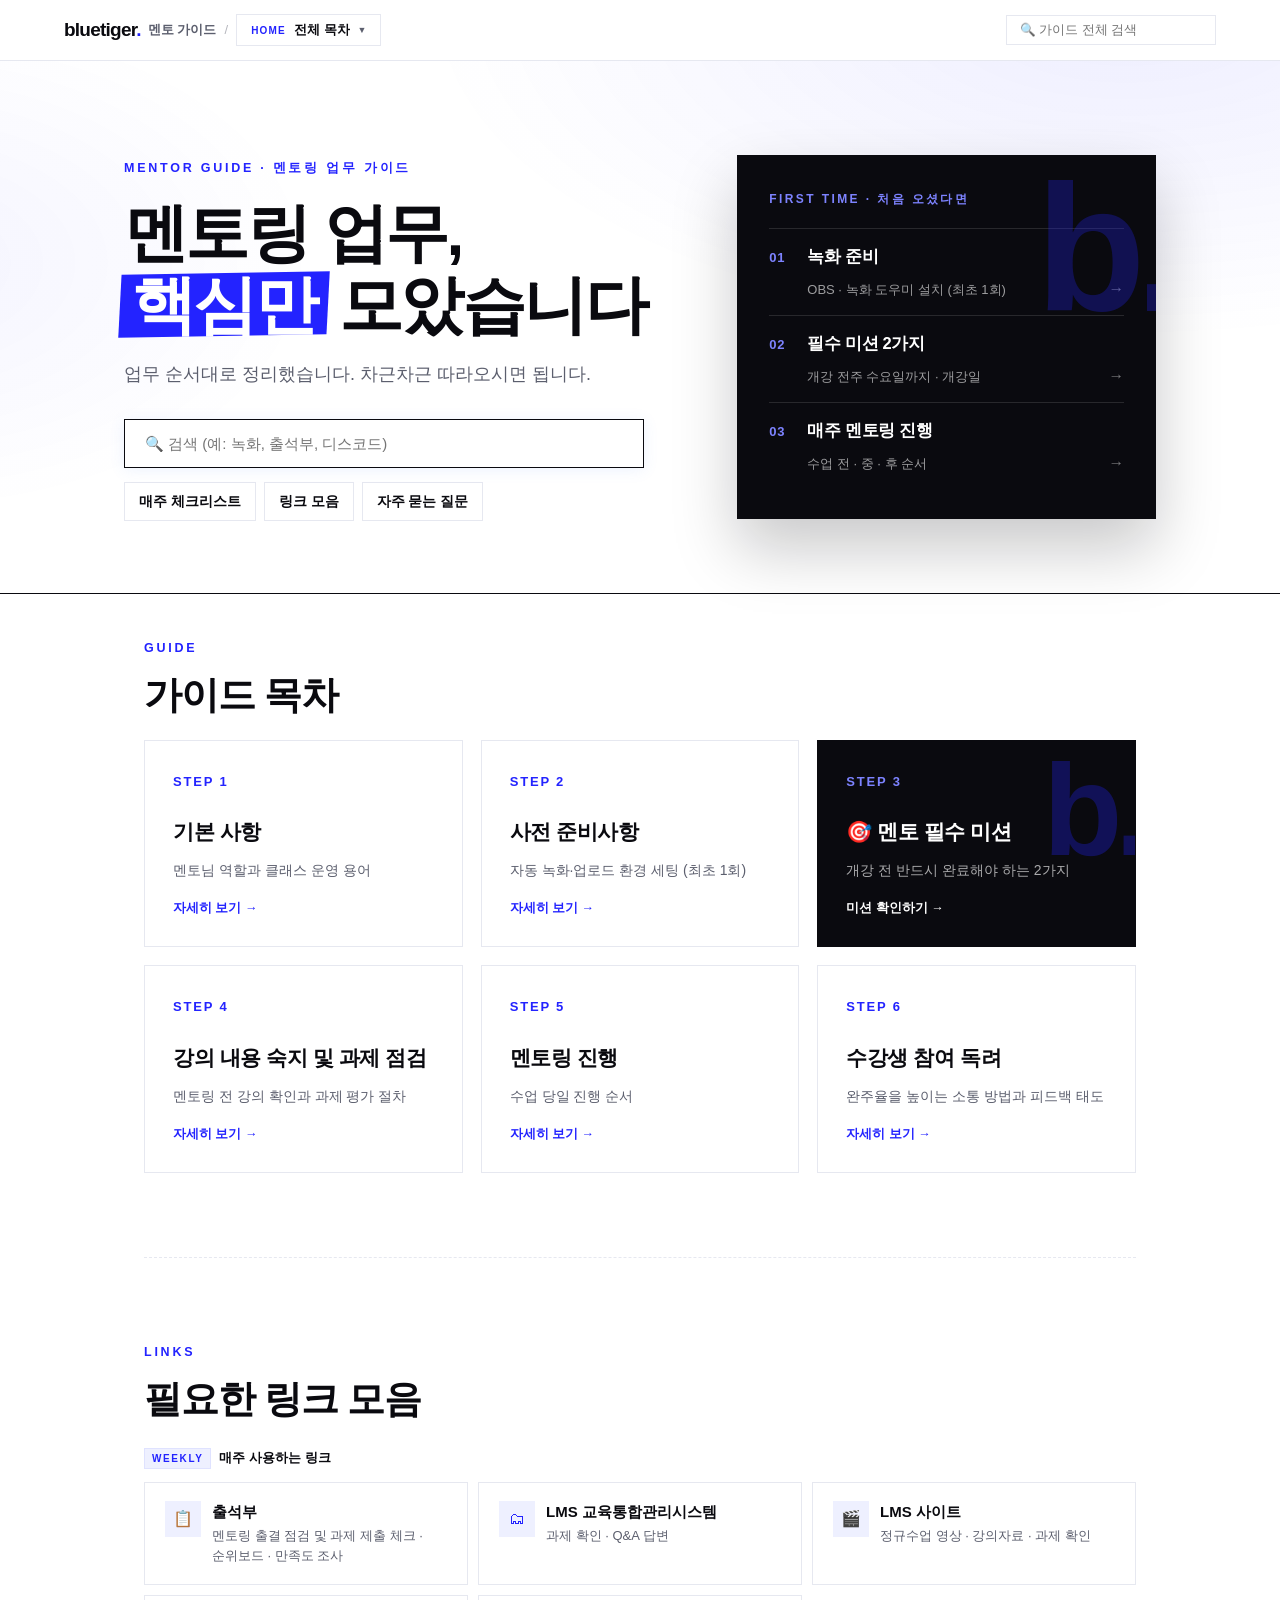
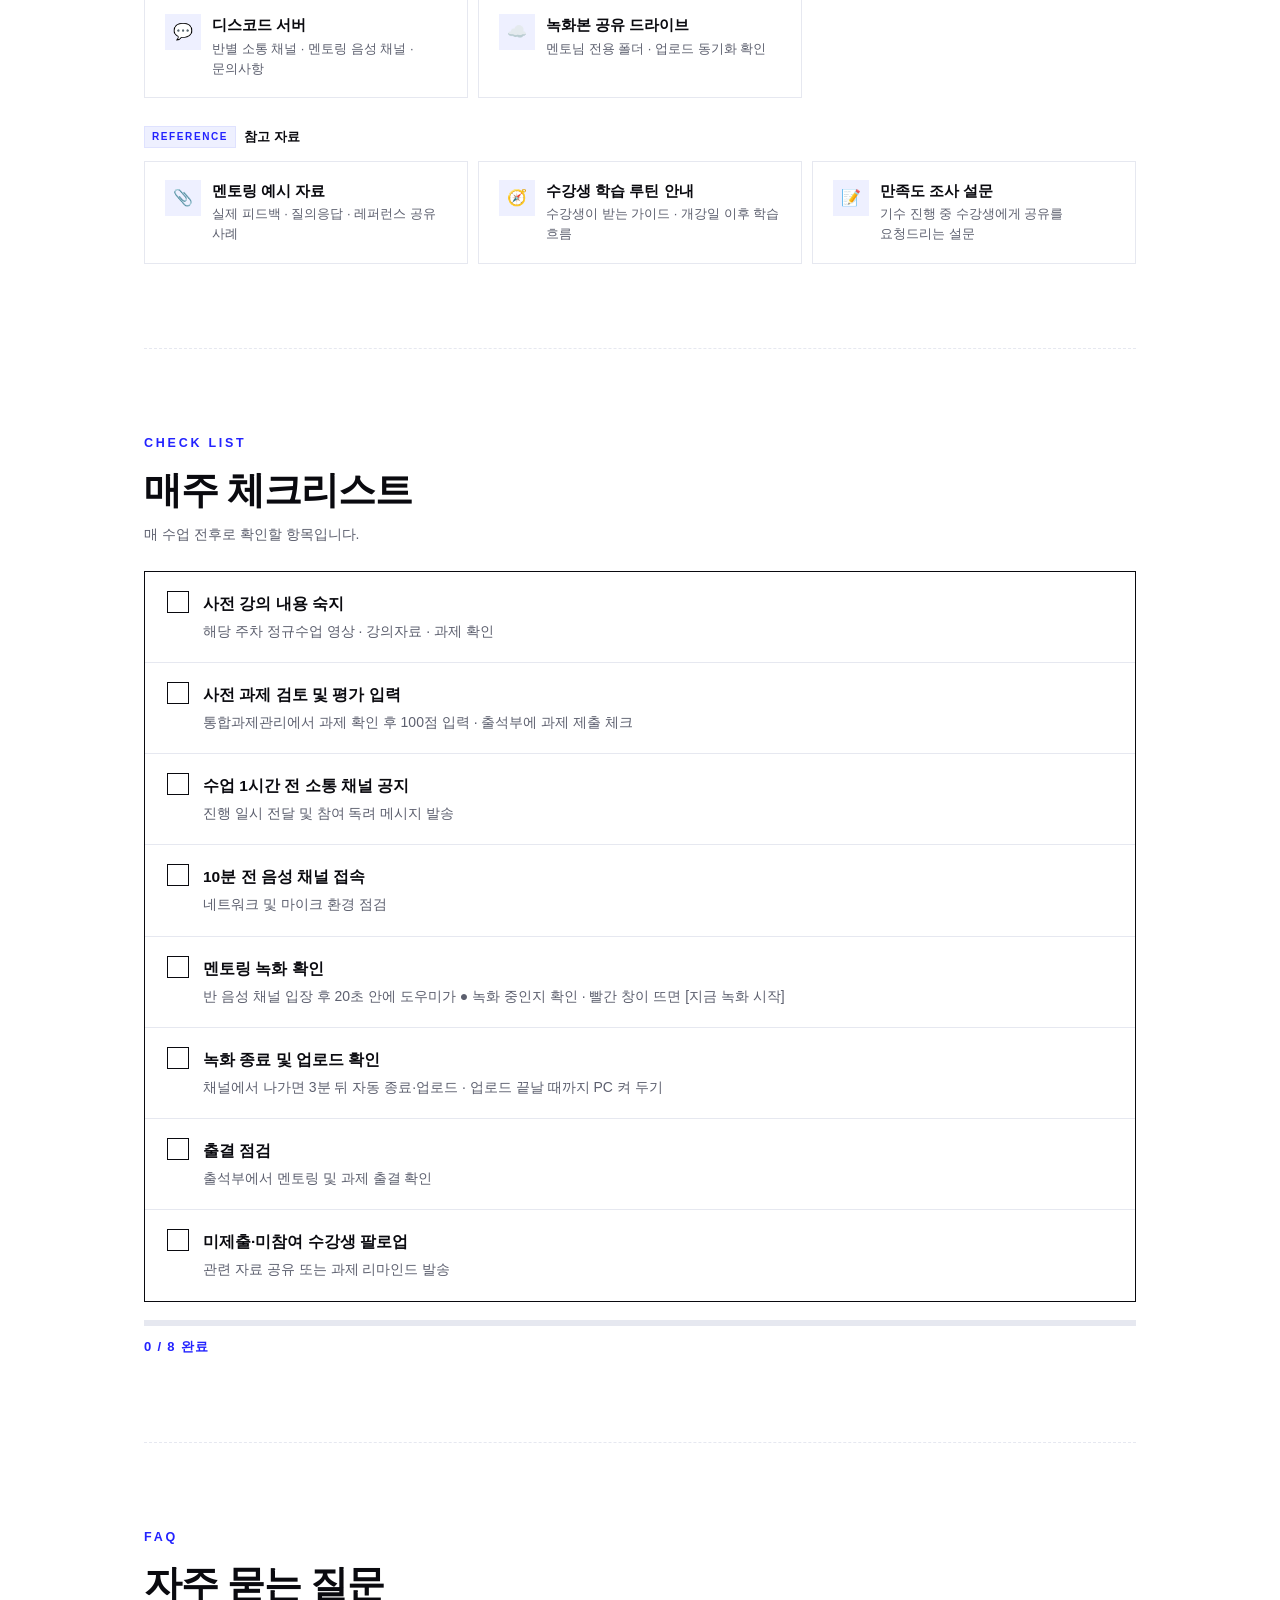
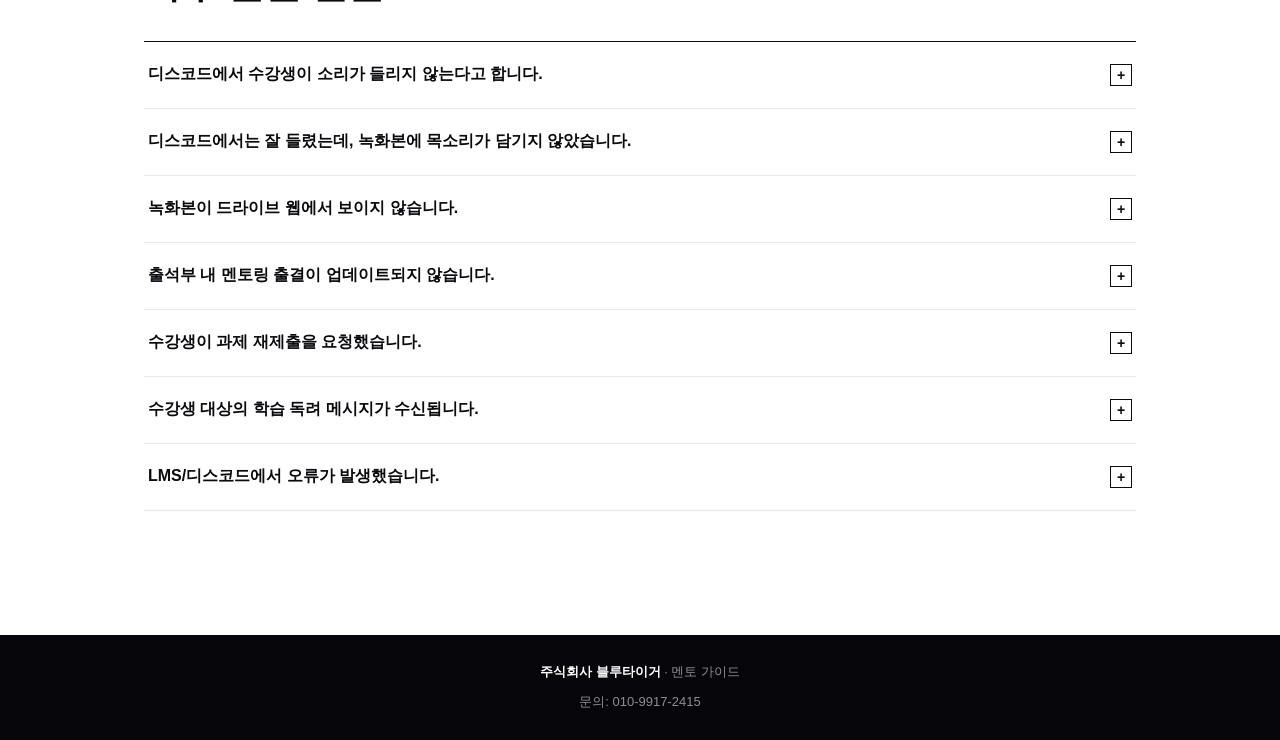
==== commit bf9881b4: "design: 브랜드 디자인 시스템(design.md)으로 전면 교체 — #2323ff 한 색·직각·1.5px 보더·잉크 다크 미션 카드·파란 마커, 메인 히어로 2단(다크 '처음" ====
--- a/index.html
+++ b/index.html
@@ -40,21 +40,32 @@
 <!-- ============================================
      HEADER
 ============================================ -->
+<div class="hero-wrap">
 <header>
-  <div class="badge">bluetiger · mentor</div>
-  <h1>멘토링 업무 <em>핵심 가이드</em></h1>
-  <p>업무 순서대로 정리했습니다. 차근차근 따라오시면 됩니다.</p>
-  <div class="header-search" data-search>
-    <input type="text" class="search-input" placeholder="🔍 검색 (예: 녹화, 출석부, 디스코드)">
-    <div class="search-results"></div>
+  <div class="hero-text">
+    <div class="badge">MENTOR GUIDE · 멘토링 업무 가이드</div>
+    <h1>멘토링 업무,<br><em>핵심만</em> 모았습니다</h1>
+    <p>업무 순서대로 정리했습니다. 차근차근 따라오시면 됩니다.</p>
+    <div class="header-search" data-search>
+      <input type="text" class="search-input" placeholder="🔍 검색 (예: 녹화, 출석부, 디스코드)">
+      <div class="search-results"></div>
+    </div>
+    <nav class="hero-quick" aria-label="바로가기">
+      <a href="#checklist">매주 체크리스트</a>
+      <a href="#links">링크 모음</a>
+      <a href="#faq">자주 묻는 질문</a>
+    </nav>
   </div>
-  <nav class="hero-quick" aria-label="바로가기">
-    <a href="step-1-basics.html">처음이라면 STEP 1부터</a>
-    <a href="step-3-missions.html" class="mission">🎯 개강 전 필수 미션</a>
-    <a href="#checklist">매주 체크리스트</a>
-    <a href="#links">링크 모음</a>
-  </nav>
+  <div class="hero-card">
+    <div class="hc-label">FIRST TIME · 처음 오셨다면</div>
+    <ol>
+      <li><a href="step-2-preparation.html"><span class="hc-title">녹화 준비</span><span class="hc-sub">OBS · 녹화 도우미 설치 (최초 1회)</span></a></li>
+      <li><a href="step-3-missions.html"><span class="hc-title">필수 미션 2가지</span><span class="hc-sub">개강 전주 수요일까지 · 개강일</span></a></li>
+      <li><a href="step-5-mentoring.html"><span class="hc-title">매주 멘토링 진행</span><span class="hc-sub">수업 전 · 중 · 후 순서</span></a></li>
+    </ol>
+  </div>
 </header>
+</div>
 
 <div class="page-body solo">
 
@@ -399,13 +410,12 @@
 
   </main>
 </div>
-<div style="width:100%;height:1px;background:rgba(0, 0, 0, 0.15);"></div>
 
 
 <!-- ============================================
      FOOTER
 ============================================ -->
-<div style="background-color: #f8f8f8;">
+<div class="site-footer">
   <footer style="padding: 26px 24px;">
     <p><strong>주식회사 블루타이거</strong> · 멘토 가이드</p>
     <p style="margin-top:8px;">문의: 010-9917-2415</p>
--- a/style.css
+++ b/style.css
@@ -1723,225 +1723,296 @@
 }
 
 /* ================================================
-   v2 리디자인 (2026-10-30)
-   위의 기본 스타일 위에 덮어씁니다 — 마크업·클래스는 그대로 두고 겉모습만 바꿉니다.
-   원칙: 회색 바탕 위 흰 카드 · 진한 본문색(가독성) · 알림은 왼쪽 색 막대 + 진한 글자
-         · 파랑 = 기본/매주, 보라 = 미션(한 화면 한 곳)
+   v2 리디자인 — bluetiger 브랜드 (2026-10-30)
+   정본: bt-backoffice/design.md (bt-univ에서 추출한 브랜드 디자인 시스템)
+   · 화이트 바탕 + 비비드 블루(#2323ff) 한 색. 다른 유채색 없음(빨강은 기한·필수에만 점처럼)
+   · 모서리 전부 직각(border-radius 0) · 1.5px 보더 · hover = 파랑 보더 + lift + 파란 글로우
+   · 미션(해야 할 일)은 보라 대신 잉크(검정) 다크 카드로 구분
+   위 기본 스타일을 덮어씁니다 — 마크업·클래스는 그대로.
 ================================================ */
 :root {
-  --bg: #f4f6f9;
+  --blue: #2323ff;
+  --blue-deep: #1414c8;
+  --blue-soft: #eef0ff;
+  --blue-tint: #fafbff;
+  --ink: #0a0a0f;
+  --gray: #5c5f6e;
+  --line: #e6e8f0;
+  --red: #e5445c;
+  --red-soft: #ffe9ec;
+
+  /* 기존 변수 → 브랜드 값으로 매핑 (본문 인라인 스타일도 따라온다) */
+  --bg: #ffffff;
   --surface: #ffffff;
-  --surface2: #f8fafc;
-  --border: #e3e7ee;
-  --border-strong: #cfd6e2;
-  --accent: #2563eb;
-  --accent-soft: #eef3ff;
-  --accent2: #7c3aed;
-  --accent2-soft: #f4effe;
-  --accent3: #059669;
-  --warn: #d97706;
-  --danger: #dc2626;
-  --text: #0f172a;
-  --text2: #273246;
-  --text3: #5b6678;
-  --radius: 14px;
-  --shadow: 0 1px 2px rgba(15,23,42,.04), 0 4px 16px rgba(15,23,42,.04);
-  --shadow-hover: 0 2px 4px rgba(15,23,42,.05), 0 10px 28px rgba(15,23,42,.08);
-  --topbar-h: 56px;
-}
-
-body { background: var(--bg); color: var(--text2); font-size: 15.5px; line-height: 1.75; }
-::selection { background: rgba(37,99,235,.18); }
+  --surface2: var(--blue-tint);
+  --border: var(--line);
+  --accent: var(--blue);
+  --accent2: var(--ink);
+  --accent3: var(--blue);
+  --warn: var(--ink);
+  --danger: var(--red);
+  --text: var(--ink);
+  --text2: #2a2c36;
+  --text3: var(--gray);
+  --sans: "Pretendard Variable", Pretendard, -apple-system, "Segoe UI", sans-serif;
+  --mono: var(--sans);
+  --code: ui-monospace, SFMono-Regular, Menlo, Consolas, monospace;
+  --ease: cubic-bezier(.16,1,.3,1);
+  --glow: 0 18px 40px rgba(35,35,255,.12);
+  --topbar-h: 60px;
+}
+
+*, *::before, *::after { border-radius: 0 !important; }
+body { background: #fff; color: var(--text2); font-size: 15.5px; line-height: 1.75; -webkit-font-smoothing: antialiased; }
+::selection { background: var(--blue); color: #fff; }
+code, .code-block { font-family: var(--code); }
 
 /* ── 탑바 ── */
 .topbar {
   background: rgba(255,255,255,.86);
-  backdrop-filter: saturate(180%) blur(12px);
-  -webkit-backdrop-filter: saturate(180%) blur(12px);
-  border-bottom: 1px solid var(--border);
+  backdrop-filter: blur(14px);
+  -webkit-backdrop-filter: blur(14px);
+  border-bottom: 1px solid var(--line);
   box-shadow: none;
 }
-.crumb-home .crumb-mark { color: var(--accent); font-weight: 700; }
+.crumb-home .crumb-mark {
+  font-family: var(--sans);
+  font-size: 19px;
+  font-weight: 800;
+  letter-spacing: -.04em;
+  color: var(--ink);
+}
+.crumb-home .crumb-mark::after { content: '.'; color: var(--blue); }
+.crumb-home .crumb-text { font-size: 13px; font-weight: 600; color: var(--gray); }
 .crumb-current {
   background: #fff;
-  border: 1px solid var(--border);
-  border-radius: 999px;
+  border: 1.5px solid var(--line);
   padding: 6px 14px;
-  box-shadow: var(--shadow);
-}
-.crumb-menu {
-  border: 1px solid var(--border);
-  border-radius: var(--radius);
-  box-shadow: 0 12px 40px rgba(15,23,42,.14);
-  padding: 8px;
-}
-.crumb-menu a { border-radius: 10px; }
-.search-input {
-  background: #fff;
-  border: 1px solid var(--border);
-  border-radius: 999px;
-  color: var(--text);
-}
-.search-input:focus { border-color: var(--accent); box-shadow: 0 0 0 4px rgba(37,99,235,.12); }
-.search-results { border: 1px solid var(--border); border-radius: var(--radius); box-shadow: 0 12px 40px rgba(15,23,42,.14); }
+}
+.crumb-current:hover { border-color: var(--blue); }
+.crumb-current .cc-label { font-weight: 800; letter-spacing: .12em; color: var(--blue); }
+.crumb-menu { border: 1.5px solid var(--line); box-shadow: 0 20px 48px rgba(10,10,15,.14); padding: 6px; }
+.crumb-menu a:hover { background: var(--blue-soft); }
+.crumb-menu a.current { background: var(--blue-soft); }
+.crumb-menu a.current .cm-title { color: var(--blue); }
+.crumb-menu .cm-num { font-weight: 800; letter-spacing: .08em; }
+.crumb-menu a.mission .cm-num { color: var(--ink); }
+.crumb-menu a.mission:hover { background: var(--blue-soft); }
+.search-input { background: #fff; border: 1.5px solid var(--line); color: var(--ink); }
+.search-input:focus { border-color: var(--blue); box-shadow: 0 0 0 3px rgba(35,35,255,.12); }
+.search-results { border: 1.5px solid var(--line); box-shadow: 0 20px 48px rgba(10,10,15,.14); }
+.result-page { color: var(--blue); background: var(--blue-soft); border-color: #dfe2ff; }
 
 /* ── 메인 히어로 ── */
 header {
+  text-align: left;
+  max-width: 1080px;
+  margin: 0 auto;
+  padding: 92px 24px 72px;
+  background: none;
+  border: none;
+  display: grid;
+  grid-template-columns: 1.35fr 1fr;
+  gap: 48px;
+  align-items: center;
+}
+header::before { display: none; }
+.hero-wrap {
   background:
-    radial-gradient(ellipse 60% 80% at 15% 0%, rgba(37,99,235,.10) 0%, transparent 60%),
-    radial-gradient(ellipse 50% 70% at 90% 10%, rgba(124,58,237,.08) 0%, transparent 60%),
+    radial-gradient(1100px 520px at 88% -10%, rgba(35,35,255,.08), transparent 64%),
+    radial-gradient(700px 420px at -8% 38%, rgba(35,35,255,.05), transparent 60%),
     #fff;
-  border-bottom: 1px solid var(--border);
-  padding: 72px 24px 56px;
-}
-header::before { display: none; }
+  border-bottom: 1.5px solid var(--ink);
+}
+.hero-text > * { margin-left: 0; margin-right: 0; }
 header .badge {
-  background: var(--accent-soft);
-  color: var(--accent);
+  display: inline-block;
+  background: none;
   border: none;
-  border-radius: 999px;
+  padding: 0;
+  font-family: var(--sans);
+  font-size: 12.5px;
+  font-weight: 800;
+  letter-spacing: .22em;
+  color: var(--blue);
+  margin-bottom: 18px;
+}
+header h1 {
+  font-size: clamp(36px, 5.4vw, 64px);
+  font-weight: 900;
+  line-height: 1.12;
+  letter-spacing: -.04em;
+  color: var(--ink);
+}
+header h1 em, .hl {
+  position: relative;
+  font-style: normal;
+  color: #fff;
+  -webkit-text-fill-color: #fff;
+  background: none;
+  padding: 0 .12em;
+  z-index: 0;
+  white-space: nowrap;
+}
+header h1 em::before, .hl::before {
+  content: '';
+  position: absolute;
+  inset: 6% -2%;
+  background: var(--blue);
+  z-index: -1;
+  transform: skew(-4deg) rotate(-1deg);
+}
+header p { color: var(--gray); font-size: 18px; margin: 18px 0 0; max-width: 520px; }
+.header-search { margin: 28px 0 0; max-width: 520px; }
+.header-search .search-input { padding: 15px 20px; font-size: 15px; border: 1.5px solid var(--ink); }
+.hero-quick { display: flex; flex-wrap: wrap; gap: 8px; margin-top: 14px; }
+.hero-quick a {
+  font-size: 13.5px;
   font-weight: 700;
-}
-header h1 { color: var(--text); letter-spacing: -.035em; }
-header h1 em {
-  background: linear-gradient(90deg, var(--accent), var(--accent2));
-  -webkit-background-clip: text;
-  background-clip: text;
-  -webkit-text-fill-color: transparent;
-}
-header p { color: var(--text3); font-size: 16px; }
-.header-search .search-input { padding: 14px 22px; font-size: 15px; box-shadow: var(--shadow); }
-.hero-quick {
-  display: flex;
-  flex-wrap: wrap;
-  justify-content: center;
-  gap: 8px;
-  margin-top: 18px;
-}
-.hero-quick a {
-  font-size: 13px;
-  font-weight: 600;
-  color: var(--text2);
+  color: var(--ink);
   background: #fff;
-  border: 1px solid var(--border);
-  border-radius: 999px;
-  padding: 6px 14px;
+  border: 1.5px solid var(--line);
+  padding: 7px 14px;
   text-decoration: none;
-  transition: border-color .2s, color .2s, transform .2s;
-}
-.hero-quick a:hover { border-color: var(--accent); color: var(--accent); transform: translateY(-1px); }
-.hero-quick a.mission { color: var(--accent2); border-color: rgba(124,58,237,.35); background: var(--accent2-soft); }
+  transition: border-color .25s, color .25s, transform .25s var(--ease);
+}
+.hero-quick a:hover { border-color: var(--blue); color: var(--blue); transform: translateY(-2px); }
+
+/* 히어로 오른쪽 다크 카드 — 처음 오신 멘토님 순서 */
+.hero-card {
+  position: relative;
+  overflow: hidden;
+  background: var(--ink);
+  color: #fff;
+  padding: 34px 32px 30px;
+  transform: rotate(2deg);
+  transition: transform .5s var(--ease), box-shadow .5s var(--ease);
+  box-shadow: 0 30px 60px rgba(10,10,15,.22);
+}
+.hero-card:hover { transform: rotate(0) translateY(-4px); }
+.hero-card::after {
+  content: 'b.';
+  position: absolute;
+  right: -18px;
+  top: -64px;
+  font-size: 180px;
+  font-weight: 900;
+  letter-spacing: -.06em;
+  color: rgba(35,35,255,.28);
+  pointer-events: none;
+}
+.hero-card .hc-label { font-size: 12px; font-weight: 800; letter-spacing: .2em; color: #7d83ff; margin-bottom: 18px; position: relative; }
+.hero-card ol { list-style: none; counter-reset: hc; position: relative; }
+.hero-card li { counter-increment: hc; border-top: 1px solid rgba(255,255,255,.12); }
+.hero-card li a {
+  display: grid;
+  grid-template-columns: 34px 1fr auto;
+  align-items: baseline;
+  gap: 4px;
+  padding: 13px 0;
+  color: #fff;
+  text-decoration: none;
+}
+.hero-card li a::before { content: '0' counter(hc); font-size: 13px; font-weight: 800; color: #7d83ff; letter-spacing: .06em; }
+.hero-card li a::after { content: '→'; color: rgba(255,255,255,.45); transition: transform .25s var(--ease), color .25s; }
+.hero-card li a:hover::after { transform: translateX(4px); color: #fff; }
+.hero-card .hc-title { font-size: 16.5px; font-weight: 800; letter-spacing: -.02em; }
+.hero-card .hc-sub { grid-column: 2; font-size: 13px; color: rgba(255,255,255,.6); }
 
 /* ── 본문 레이아웃 ── */
-.page-body { max-width: 980px; }
-section { border-color: var(--border); }
+.page-body { max-width: 1040px; }
+section { border-color: var(--line); }
+.main-content > section { border-bottom: 1.5px dashed var(--line); padding: 84px 0; }
+.main-content > section:last-of-type { border-bottom: none; }
 .section-label {
-  color: var(--accent);
-  font-weight: 700;
-  letter-spacing: .12em;
-}
-h2 { color: var(--text); letter-spacing: -.03em; }
-h3 { color: var(--text); font-size: 16.5px; font-weight: 800; letter-spacing: -.01em; margin-bottom: 14px; }
-.doc-section { border-bottom: none; padding: 40px 0; }
-.doc-section + .doc-section { border-top: 1px dashed var(--border-strong); }
-.doc-section > .container > h2 { margin-bottom: 18px; }
+  font-family: var(--sans);
+  font-size: 12.5px;
+  font-weight: 800;
+  letter-spacing: .22em;
+  color: var(--blue);
+}
+h2 { font-size: clamp(26px, 3.4vw, 38px); font-weight: 800; letter-spacing: -.03em; color: var(--ink); line-height: 1.25; }
+h3 { color: var(--ink); font-size: 18px; font-weight: 800; letter-spacing: -.02em; margin-bottom: 16px; }
+.doc-section { border-bottom: none; padding: 56px 0; }
+.doc-section + .doc-section { border-top: 1.5px dashed var(--line); }
+.doc-section > .container > h2 { margin-bottom: 24px; }
 
 /* ── 하위 페이지 히어로 ── */
 .page-hero {
-  margin-top: 28px;
-  padding: 34px 34px 30px;
+  position: relative;
+  margin: 0;
+  padding: 64px 0 40px;
   background:
-    radial-gradient(ellipse 60% 120% at 0% 0%, rgba(37,99,235,.09) 0%, transparent 65%),
+    radial-gradient(900px 420px at 90% -20%, rgba(35,35,255,.08), transparent 64%),
     #fff;
-  border: 1px solid var(--border);
-  border-radius: 20px;
-  box-shadow: var(--shadow);
-  border-bottom: 1px solid var(--border);
-}
-.page-hero .section-label { margin-bottom: 6px; }
-.page-hero h1 { color: var(--text); letter-spacing: -.035em; }
-.page-hero .hero-desc { color: var(--text3); font-size: 15.5px; max-width: 680px; }
-
-/* 단계 진행 표시 (main.js 가 page-hero 아래에 그림) */
-.step-rail {
-  display: flex;
-  gap: 6px;
-  margin-top: 22px;
-  overflow-x: auto;
-  scrollbar-width: none;
-}
+  border-bottom: 1.5px solid var(--ink);
+}
+.page-hero .section-label { margin-bottom: 12px; }
+.page-hero h1 { font-size: clamp(32px, 4.6vw, 52px); font-weight: 900; letter-spacing: -.04em; color: var(--ink); line-height: 1.15; }
+.page-hero .hero-desc { color: var(--gray); font-size: 17px; max-width: 720px; margin-top: 14px; }
+
+/* 단계 진행 표시 (main.js) */
+.step-rail { display: flex; gap: 0; margin-top: 34px; overflow-x: auto; scrollbar-width: none; border: 1.5px solid var(--ink); }
 .step-rail::-webkit-scrollbar { display: none; }
 .step-rail a {
   flex: 1 0 auto;
   display: flex;
   flex-direction: column;
-  gap: 6px;
-  min-width: 96px;
-  padding-top: 10px;
-  border-top: 3px solid var(--border);
-  font-size: 12px;
-  color: var(--text3);
+  gap: 2px;
+  min-width: 110px;
+  padding: 10px 14px;
+  border-right: 1.5px solid var(--ink);
+  font-size: 12.5px;
+  color: var(--ink);
   text-decoration: none;
   line-height: 1.35;
-  transition: color .2s, border-color .2s;
-}
-.step-rail a .sr-num { font-family: var(--mono); font-size: 10.5px; letter-spacing: .06em; }
-.step-rail a .sr-title { font-weight: 600; }
-.step-rail a:hover { color: var(--text); border-color: var(--border-strong); }
-.step-rail a.done { border-color: rgba(37,99,235,.35); }
-.step-rail a.current { color: var(--accent); border-color: var(--accent); }
-.step-rail a.current .sr-title { font-weight: 800; }
-.step-rail a.mission.current { color: var(--accent2); border-color: var(--accent2); }
-
-/* 이 페이지 목차 (넓은 화면에서만 오른쪽에 고정) */
+  background: #fff;
+  transition: background .25s, color .25s;
+}
+.step-rail a:last-child { border-right: none; }
+.step-rail a .sr-num { font-size: 10.5px; font-weight: 800; letter-spacing: .14em; color: var(--blue); }
+.step-rail a .sr-title { font-weight: 700; }
+.step-rail a:hover { background: var(--blue-soft); }
+.step-rail a.done { color: var(--gray); }
+.step-rail a.current { background: var(--blue); color: #fff; }
+.step-rail a.current .sr-num { color: rgba(255,255,255,.75); }
+.step-rail a.mission.current { background: var(--ink); }
+
+/* 이 페이지 목차 (넓은 화면) */
 .page-toc { display: none; }
-@media (min-width: 1380px) {
-  .page-toc {
-    display: block;
-    position: fixed;
-    top: calc(var(--topbar-h) + 32px);
-    left: calc(50% + 510px);
-    width: 190px;
-    font-size: 12.5px;
-    line-height: 1.5;
-  }
-  .page-toc .pt-label {
-    font-family: var(--mono);
-    font-size: 10.5px;
-    letter-spacing: .1em;
-    color: var(--text3);
-    margin-bottom: 10px;
-    text-transform: uppercase;
-  }
-  .page-toc a {
-    display: block;
-    padding: 5px 0 5px 12px;
-    border-left: 2px solid var(--border);
-    color: var(--text3);
-    text-decoration: none;
-    transition: color .2s, border-color .2s;
-  }
-  .page-toc a:hover { color: var(--text); }
-  .page-toc a.active { color: var(--accent); border-color: var(--accent); font-weight: 700; }
-}
-
-/* ── 카드 ── */
-.step-card, .quality-card, .faq-item, .check-item, .link-item, .guide-card, .ms-card, .pager-link, .info-box, .flow-step {
-  background: var(--surface);
-  border: 1px solid var(--border);
-  border-radius: var(--radius);
-  box-shadow: var(--shadow);
-}
-.step-card { margin-bottom: 16px; }
-.step-card:hover { border-color: var(--border); }
-.step-body { padding: 26px 28px; }
-.toggle-head { padding: 20px 28px; }
-.toggle-head:hover { background: var(--surface2); }
-.toggle-head:hover h3 { color: var(--text); }
-.toggle-head h3 { font-size: 16px; font-weight: 800; }
-.th-icon { background: var(--surface2); border-color: var(--border); width: 26px; height: 26px; }
-.toggle-card.open { border-color: var(--border-strong); }
-.toggle-body > .step-body { border-top: 1px solid var(--border); }
+@media (min-width: 1420px) {
+  .page-toc { display: block; position: fixed; top: calc(var(--topbar-h) + 40px); left: calc(50% + 540px); width: 180px; font-size: 13px; line-height: 1.5; }
+  .page-toc .pt-label { font-size: 11px; font-weight: 800; letter-spacing: .22em; color: var(--blue); margin-bottom: 12px; }
+  .page-toc a { display: block; padding: 6px 0 6px 12px; border-left: 1.5px solid var(--line); color: var(--gray); text-decoration: none; transition: color .2s, border-color .2s; }
+  .page-toc a:hover { color: var(--ink); }
+  .page-toc a.active { color: var(--ink); border-color: var(--blue); font-weight: 800; }
+}
+
+/* ── 카드 공통: 흰 바탕 · 1.5px 라인 · 직각 · hover 파랑 보더 + lift + 글로우 ── */
+.step-card, .quality-card, .faq-item, .check-item, .link-item, .guide-card, .ms-card, .pager-link, .info-box, .flow-step, .timeline-panel {
+  background: #fff;
+  border: 1.5px solid var(--line);
+  box-shadow: none;
+}
+.guide-card, .link-item, .ms-card, .pager-link, .quality-card, .flow-step {
+  transition: transform .3s var(--ease), box-shadow .3s var(--ease), border-color .3s;
+}
+.guide-card:hover, .link-item:hover, .ms-card:hover, .pager-link:hover, .quality-card:hover, .flow-step:hover {
+  border-color: var(--blue);
+  transform: translateY(-4px);
+  box-shadow: var(--glow);
+}
+.step-card { margin-bottom: 18px; }
+.step-card:hover { border-color: var(--line); }
+.step-body { padding: 30px 32px; }
+.toggle-head { padding: 22px 32px; }
+.toggle-head:hover { background: var(--blue-tint); }
+.toggle-head:hover h3 { color: var(--blue); }
+.toggle-head h3 { font-size: 17px; }
+.th-icon { width: 28px; height: 28px; background: #fff; border: 1.5px solid var(--ink); color: var(--ink); font-weight: 700; }
+.toggle-card.open { border-color: var(--ink); }
+.toggle-card.open .th-icon { background: var(--blue); border-color: var(--blue); color: #fff; }
+.toggle-body > .step-body { border-top: 1.5px solid var(--line); }
 
 /* ── 목록 ── */
 .bullet-list { gap: 12px; }
@@ -1949,205 +2020,238 @@
 .bullet-list > li > .li-main::before {
   content: '';
   width: 6px; height: 6px;
-  border-radius: 50%;
-  background: var(--accent);
-  top: .72em;
-  left: 4px;
-}
-.bullet-list li > ul {
-  border-left: 2px solid var(--border);
-  background: none;
-}
-.bullet-list li > ul li { color: var(--text3); }
-
-/* ── 알림 — 연한 바탕 + 왼쪽 색 막대 + 진한 글자 ── */
+  background: var(--blue);
+  top: .74em;
+  left: 3px;
+}
+.bullet-list li > ul { border-left: 1.5px solid var(--line); background: none; }
+.bullet-list li > ul li { color: var(--gray); }
+.bullet-list li > ul li::before { content: ''; width: 7px; height: 2px; background: var(--blue); top: .85em; }
+
+/* ── 알림: 파랑(안내) · 잉크(주의) · 빨강(필수·기한) — 글자는 본문색 ── */
 .alert {
   border: none;
   border-left: 4px solid currentColor;
-  border-radius: 10px;
-  padding: 14px 18px;
-  font-size: 14px;
+  padding: 16px 20px;
+  font-size: 14.5px;
   line-height: 1.7;
 }
 .alert > span:not(.alert-icon) { color: var(--text2); }
-.alert > span:not(.alert-icon) strong { color: var(--text); }
-.alert-info    { background: #eff5ff; color: #2563eb; }
-.alert-warn    { background: #fff8eb; color: #d97706; }
-.alert-danger  { background: #fef2f2; color: #dc2626; }
-.alert-accent2 { background: var(--accent2-soft); color: #7c3aed; }
-.alert a { color: var(--accent); text-decoration-color: rgba(37,99,235,.4); }
-.alert-accent2 a { color: var(--accent2); }
-
-/* ── 버튼형 링크 ── */
-.download-link {
-  background: var(--accent);
+.alert > span:not(.alert-icon) strong { color: var(--ink); }
+.alert-info    { background: var(--blue-soft); color: var(--blue); }
+.alert-warn    { background: #f4f4f6; color: var(--ink); }
+.alert-danger  { background: var(--red-soft); color: var(--red); }
+.alert-accent2 { background: var(--ink); color: var(--blue); }
+.alert-accent2 > span:not(.alert-icon), .alert-accent2 > span:not(.alert-icon) strong { color: #fff; }
+.alert-accent2 a { color: #9aa0ff; }
+.alert a { color: var(--blue); text-decoration-color: rgba(35,35,255,.4); }
+.alert-warn code { background: #fff; color: var(--ink); }
+
+/* ── 버튼 ── */
+.download-link, .btn-primary {
+  display: inline-block;
+  background: var(--blue);
   color: #fff;
   border: none;
-  border-radius: 10px;
-  padding: 11px 18px;
+  padding: 13px 22px;
   font-weight: 700;
-  box-shadow: 0 2px 8px rgba(37,99,235,.25);
-  margin-right: 8px;
-}
-.download-link:hover { background: #1d4ed8; color: #fff; }
+  letter-spacing: -.01em;
+  box-shadow: 0 8px 24px rgba(35,35,255,.28);
+  margin: 0 8px 8px 0;
+  transition: transform .25s var(--ease), box-shadow .25s var(--ease), background .25s;
+}
+.download-link:hover, .btn-primary:hover { background: var(--blue); color: #fff; transform: translateY(-3px); box-shadow: 0 14px 32px rgba(35,35,255,.38); }
 
 /* ── 코드 ── */
 .code-block {
-  background: #0f172a;
-  color: #e2e8f0;
+  background: var(--ink);
+  color: #e8e9f2;
   border: none;
-  border-radius: 10px;
-  padding: 14px 18px;
+  padding: 16px 20px;
   position: relative;
   cursor: copy;
 }
 .code-block::after {
-  content: '클릭해서 복사';
+  content: 'CLICK TO COPY';
   position: absolute;
-  top: 8px; right: 10px;
+  top: 8px; right: 12px;
   font-family: var(--sans);
-  font-size: 11px;
-  color: #94a3b8;
-}
-.code-block.copied::after { content: '복사됨 ✓'; color: #34d399; }
-code { background: #eef1f6; color: var(--text); border: none; border-radius: 5px; }
+  font-size: 10px;
+  font-weight: 800;
+  letter-spacing: .16em;
+  color: #7d83ff;
+}
+.code-block.copied::after { content: '복사됨 ✓'; color: #8df0b8; letter-spacing: 0; }
+code { background: var(--blue-soft); color: var(--ink); border: none; }
 
 /* ── 이미지 ── */
-.step-img, .img-row .step-img {
-  border: 1px solid var(--border);
-  border-radius: 12px;
-  box-shadow: var(--shadow);
-}
+.step-img, .img-row .step-img, .img-pair img, .media-frame { border: 1.5px solid var(--line); box-shadow: none; }
 
 /* ── 타임라인 ── */
-.tl-num { background: var(--accent-soft); border-color: rgba(37,99,235,.25); color: var(--accent); font-weight: 700; }
-.tl-item::before { background: var(--border); }
-.tl-title { font-size: 15px; font-weight: 700; }
-.tl-desc { color: var(--text3); font-size: 14px; }
-.timeline-panel {
-  background: #fff;
-  border: 1px solid var(--border);
-  border-radius: var(--radius);
-  box-shadow: var(--shadow);
-}
-
-/* ── 파트 히어로 ── */
+.tl-num { background: #fff; border: 1.5px solid var(--blue); color: var(--blue); font-weight: 800; }
+.tl-item::before { background: var(--line); width: 1.5px; }
+.tl-title { font-size: 15.5px; font-weight: 800; color: var(--ink); }
+.tl-desc { color: var(--gray); font-size: 14px; }
+.timeline.accent2 .tl-num { color: #fff; background: var(--ink); border-color: var(--ink); }
+.timeline.accent2 .tl-item::before { background: var(--line); }
+.timeline-panel { background: var(--blue-tint); }
+.timeline-panel .tl-num { background: #fff; color: var(--blue); border-color: var(--blue); }
+
+/* ── 파트 히어로: 미션(기본)은 잉크 다크, .blue는 옅은 파랑 ── */
 .part-hero {
-  background:
-    radial-gradient(ellipse 70% 120% at 0% 0%, rgba(124,58,237,.10) 0%, transparent 65%),
-    #fff;
-  border: 1px solid rgba(124,58,237,.22);
-  border-radius: 18px;
-  box-shadow: var(--shadow);
-  padding: 28px 30px;
+  position: relative;
+  overflow: hidden;
+  background: var(--ink);
+  border: none;
+  padding: 36px 36px 32px;
+  color: #fff;
 }
 .part-hero::before { display: none; }
-.part-hero.blue {
-  background:
-    radial-gradient(ellipse 70% 120% at 0% 0%, rgba(37,99,235,.10) 0%, transparent 65%),
-    #fff;
-  border-color: rgba(37,99,235,.22);
-}
-.part-hero h2 { font-size: 24px; color: var(--text); }
-.part-hero .ph-desc { color: var(--text2); font-size: 15px; }
-.part-hero .ph-when { background: #fff; }
+.part-hero::after {
+  content: 'b.';
+  position: absolute;
+  right: -10px;
+  top: -52px;
+  font-size: 150px;
+  font-weight: 900;
+  letter-spacing: -.06em;
+  color: rgba(35,35,255,.3);
+  pointer-events: none;
+}
+.part-hero .ph-num { font-family: var(--sans); font-weight: 800; letter-spacing: .2em; color: #fff; background: var(--blue); border: none; padding: 4px 11px; }
+.part-hero .ph-when { background: transparent; border: 1px solid rgba(255,255,255,.25); color: rgba(255,255,255,.8); }
+.part-hero h2 { font-size: 30px; color: #fff; }
+.part-hero .ph-desc { color: rgba(255,255,255,.72); font-size: 15.5px; max-width: 760px; position: relative; z-index: 1; }
+.part-hero .ph-desc strong { color: #fff; }
+.part-hero .ph-desc a { color: #9aa0ff; }
+.part-hero.blue { background: var(--blue-tint); border: 1.5px solid var(--line); color: var(--ink); }
+.part-hero.blue::after { color: rgba(35,35,255,.08); }
+.part-hero.blue h2 { color: var(--ink); }
+.part-hero.blue .ph-desc { color: var(--text2); }
+.part-hero.blue .ph-desc strong { color: var(--ink); }
+.part-hero.blue .ph-desc a { color: var(--blue); }
+.part-hero.blue .ph-when { border-color: var(--line); color: var(--gray); background: #fff; }
 
 /* ── 정보 상자 ── */
-.info-box { padding: 18px 20px; }
-.info-box .ib-title { font-size: 14px; }
-.info-box ul li { font-size: 13.5px; color: var(--text3); }
-
-/* ── 메인 목차 카드 ── */
-.guide-grid { gap: 14px; }
-.guide-card { padding: 24px 24px 20px; transition: transform .2s, box-shadow .2s, border-color .2s; }
+.info-box { padding: 20px 22px; background: var(--blue-tint); }
+.info-box .ib-title { font-size: 15px; font-weight: 800; }
+.info-box ul li { font-size: 14px; color: var(--gray); }
+.info-box ul li::before { content: ''; width: 5px; height: 5px; background: var(--blue); top: .7em; }
+
+/* ── 메인 목차 카드 — 번호 카드 ── */
+.guide-grid { gap: 18px; }
+.guide-card { position: relative; overflow: hidden; padding: 30px 28px 26px; }
 .guide-card::before { display: none; }
-.guide-card:hover { transform: translateY(-3px); box-shadow: var(--shadow-hover); border-color: rgba(37,99,235,.35); }
 .gc-step {
-  display: inline-block;
-  font-family: var(--mono);
-  font-size: 11px;
-  font-weight: 700;
-  letter-spacing: .08em;
+  align-self: flex-start;
+  font-family: var(--sans);
+  font-size: 13px;
+  font-weight: 800;
+  letter-spacing: .14em;
   text-transform: uppercase;
-  color: var(--accent);
-  background: var(--accent-soft);
-  border-radius: 999px;
-  padding: 3px 10px;
+  color: var(--blue);
+  background: none;
+  border: none;
+  padding: 0;
   margin-bottom: 14px;
-  align-self: flex-start;
-}
-.gc-title { font-size: 17px; color: var(--text); }
-.gc-desc { font-size: 13.5px; }
-.gc-go { color: var(--accent); font-weight: 700; }
-.guide-card.mission {
-  background: linear-gradient(160deg, var(--accent2-soft) 0%, #fff 60%);
-  border-color: rgba(124,58,237,.3);
-}
-.guide-card.mission:hover { border-color: var(--accent2); }
-.guide-card.mission .gc-step { background: var(--accent2); color: #fff; border: none; }
+}
+.gc-title { font-size: 21px; font-weight: 800; letter-spacing: -.02em; color: var(--ink); }
+.gc-desc { font-size: 14px; color: var(--gray); }
+.gc-go { color: var(--blue); font-weight: 800; }
+.guide-card.mission { background: var(--ink); border-color: var(--ink); }
+.guide-card.mission::after {
+  content: 'b.';
+  position: absolute;
+  right: -8px;
+  top: -44px;
+  font-size: 130px;
+  font-weight: 900;
+  letter-spacing: -.06em;
+  color: rgba(35,35,255,.3);
+  pointer-events: none;
+}
+.guide-card.mission .gc-step { color: #7d83ff; background: none; border: none; padding: 0; }
+.guide-card.mission .gc-title { color: #fff; }
+.guide-card.mission .gc-desc { color: rgba(255,255,255,.65); }
+.guide-card.mission .gc-go { color: #fff; }
+.guide-card.mission:hover { border-color: var(--blue); }
 
 /* ── 링크 모음 ── */
-.link-group-title .lg-tag { border-radius: 999px; }
-.link-item { padding: 16px 18px; transition: transform .2s, box-shadow .2s, border-color .2s; }
-.link-item:hover { transform: translateY(-2px); box-shadow: var(--shadow-hover); border-color: rgba(37,99,235,.35); }
-.li-icon {
-  width: 34px; height: 34px;
-  border-radius: 10px;
-  background: var(--surface2);
-  display: inline-flex;
-  align-items: center;
-  justify-content: center;
-  font-size: 16px;
-}
-.li-name { font-size: 14.5px; }
-.li-desc { font-size: 12.5px; }
+.link-group-title { font-weight: 800; color: var(--ink); }
+.link-group-title .lg-tag { font-family: var(--sans); font-weight: 800; letter-spacing: .16em; color: var(--blue); border: 1.5px solid #dfe2ff; background: var(--blue-soft); }
+.link-item { padding: 18px 20px; }
+.li-icon { width: 36px; height: 36px; background: var(--blue-soft); display: inline-flex; align-items: center; justify-content: center; font-size: 16px; }
+.li-name { font-size: 15px; font-weight: 800; color: var(--ink); }
+.li-desc { font-size: 13px; color: var(--gray); }
 
 /* ── 체크리스트 ── */
-.checklist { gap: 10px; }
-.check-item { padding: 16px 20px; transition: border-color .2s, box-shadow .2s, opacity .2s; }
-.check-item:hover { border-color: rgba(5,150,105,.45); }
-.check-item.done { opacity: .6; background: #f6fbf9; }
-.check-item.done .check-text strong { text-decoration: line-through; text-decoration-color: rgba(15,23,42,.35); }
-.check-box { border-radius: 7px; width: 22px; height: 22px; border: 2px solid var(--border-strong); }
-.check-text strong { font-size: 15px; color: var(--text); }
-.check-text span { font-size: 13.5px; color: var(--text3); }
-.progress-bar-wrap { height: 8px; border-radius: 999px; background: #e6eaf0; }
-.progress-bar { border-radius: 999px; background: linear-gradient(90deg, var(--accent3), #34d399); }
+.checklist { gap: 0; border: 1.5px solid var(--ink); }
+.check-item { border: none; border-bottom: 1px solid var(--line); padding: 18px 22px; background: #fff; transition: background .2s; }
+.check-item:last-child { border-bottom: none; }
+.check-item:hover { background: var(--blue-tint); border-color: var(--line); }
+.check-item.done { opacity: 1; background: var(--blue-tint); }
+.check-item.done .check-text strong { color: var(--gray); text-decoration: line-through; text-decoration-color: var(--blue); text-decoration-thickness: 2px; }
+.check-box { width: 22px; height: 22px; border: 1.5px solid var(--ink); background: #fff; }
+.check-item.done .check-box { background: var(--blue); border-color: var(--blue); }
+.check-text strong { font-size: 15.5px; font-weight: 800; color: var(--ink); }
+.check-text span { font-size: 14px; color: var(--gray); }
+.progress-bar-wrap { height: 6px; background: var(--line); margin-top: 18px; }
+.progress-bar { background: var(--blue); }
+.progress-label { font-family: var(--sans); font-weight: 800; letter-spacing: .1em; color: var(--blue); }
 
 /* ── FAQ ── */
-.faq-list { gap: 10px; }
-.faq-q { padding: 18px 22px; font-size: 15px; color: var(--text); }
-.faq-q:hover { color: var(--accent); }
-.faq-icon { background: var(--surface2); border: 1px solid var(--border); }
-.faq-item.open { border-color: var(--border-strong); }
+.faq-list { gap: 0; border-top: 1.5px solid var(--ink); }
+.faq-item { border: none; border-bottom: 1px solid var(--line); background: #fff; }
+.faq-q { padding: 22px 4px; font-size: 16px; font-weight: 800; color: var(--ink); }
+.faq-q:hover { color: var(--blue); }
+.faq-icon { background: #fff; border: 1.5px solid var(--ink); color: var(--ink); }
+.faq-item.open .faq-icon { background: var(--blue); border-color: var(--blue); color: #fff; }
 .faq-item.open .faq-a { max-height: 900px; }
-.faq-a-inner { color: var(--text2); font-size: 14.5px; padding: 0 22px 20px; }
+.faq-a-inner { color: var(--text2); font-size: 15px; padding: 0 4px 24px; }
 
 /* ── 미션 ── */
-.mission-card { border-color: rgba(124,58,237,.25); }
-.ms-card { transition: transform .2s, box-shadow .2s, border-color .2s; }
-.ms-card:hover { transform: translateY(-2px); box-shadow: var(--shadow-hover); border-color: var(--accent2); }
-
-/* ── OS 라벨 ── */
-.os-label { color: var(--text); font-weight: 800; }
+.mission-card { border: 1.5px solid var(--ink); }
+.mission-card::after { display: none; }
+.mission-card:hover { box-shadow: none; transform: none; border-color: var(--ink); }
+.ms-num { font-family: var(--sans); font-weight: 800; letter-spacing: .16em; color: var(--blue); }
+.ms-title { font-size: 17px; font-weight: 800; }
+
+/* ── 기타 ── */
+.os-label { color: var(--ink); font-weight: 800; border-color: var(--line); }
+.quality-card::before { background: var(--blue); }
+.quality-card .tag { border-color: #dfe2ff; background: var(--blue-soft); color: var(--blue); }
+.lead-box { background: var(--blue-tint); border-left: 3px solid var(--blue); }
+.cal-table, .cal-table thead th, .cal-table tbody td { border-color: var(--line); }
+.cal-table thead th { background: var(--ink); color: #fff; }
 
 /* ── 이전/다음 ── */
-.page-pager { gap: 14px; margin-top: 24px; }
-.pager-link { padding: 20px 24px; transition: transform .2s, box-shadow .2s, border-color .2s; }
-.pager-link:hover { transform: translateY(-2px); box-shadow: var(--shadow-hover); border-color: rgba(37,99,235,.35); }
-.pager-dir { color: var(--accent); font-weight: 700; }
-.pager-title { font-size: 15.5px; }
+.page-pager { gap: 18px; margin-top: 32px; }
+.pager-link { padding: 24px 26px; }
+.pager-dir { font-family: var(--sans); font-size: 12px; font-weight: 800; letter-spacing: .14em; color: var(--blue); }
+.pager-title { font-size: 17px; font-weight: 800; color: var(--ink); }
 
 /* ── 푸터 ── */
-footer { color: var(--text3); }
-
-/* ── 모바일 ── */
-@media (max-width: 600px) {
+.site-footer { background: #06060a; margin-top: 40px; }
+.site-footer footer { color: rgba(255,255,255,.55); padding: 44px 24px; }
+.site-footer footer strong { color: #fff; }
+.site-footer footer strong::after { content: ''; }
+
+/* ── 반응형 ── */
+@media (max-width: 1024px) {
+  header { grid-template-columns: 1fr; gap: 40px; }
+  .hero-card { max-width: 460px; }
+}
+@media (max-width: 720px) {
   body { font-size: 15px; }
-  header { padding: 52px 16px 40px; }
-  .page-hero { padding: 24px 20px 22px; margin-top: 18px; border-radius: 16px; }
-  .step-body { padding: 20px; }
-  .toggle-head { padding: 16px 20px; }
-  .part-hero { padding: 22px 20px; }
+  header { padding: 64px 16px 52px; }
+  header h1 em, .hl { white-space: normal; background: var(--blue); -webkit-box-decoration-break: clone; box-decoration-break: clone; }
+  header h1 em::before, .hl::before { display: none; }
+  .hero-card { transform: none; padding: 28px 22px 24px; }
+  .page-hero { padding: 44px 0 30px; }
+  .main-content > section { padding: 60px 0; }
+  .step-body { padding: 22px 20px; }
+  .toggle-head { padding: 18px 20px; }
+  .part-hero { padding: 28px 22px 24px; }
+  .part-hero h2 { font-size: 24px; }
   .code-block::after { display: none; }
 }
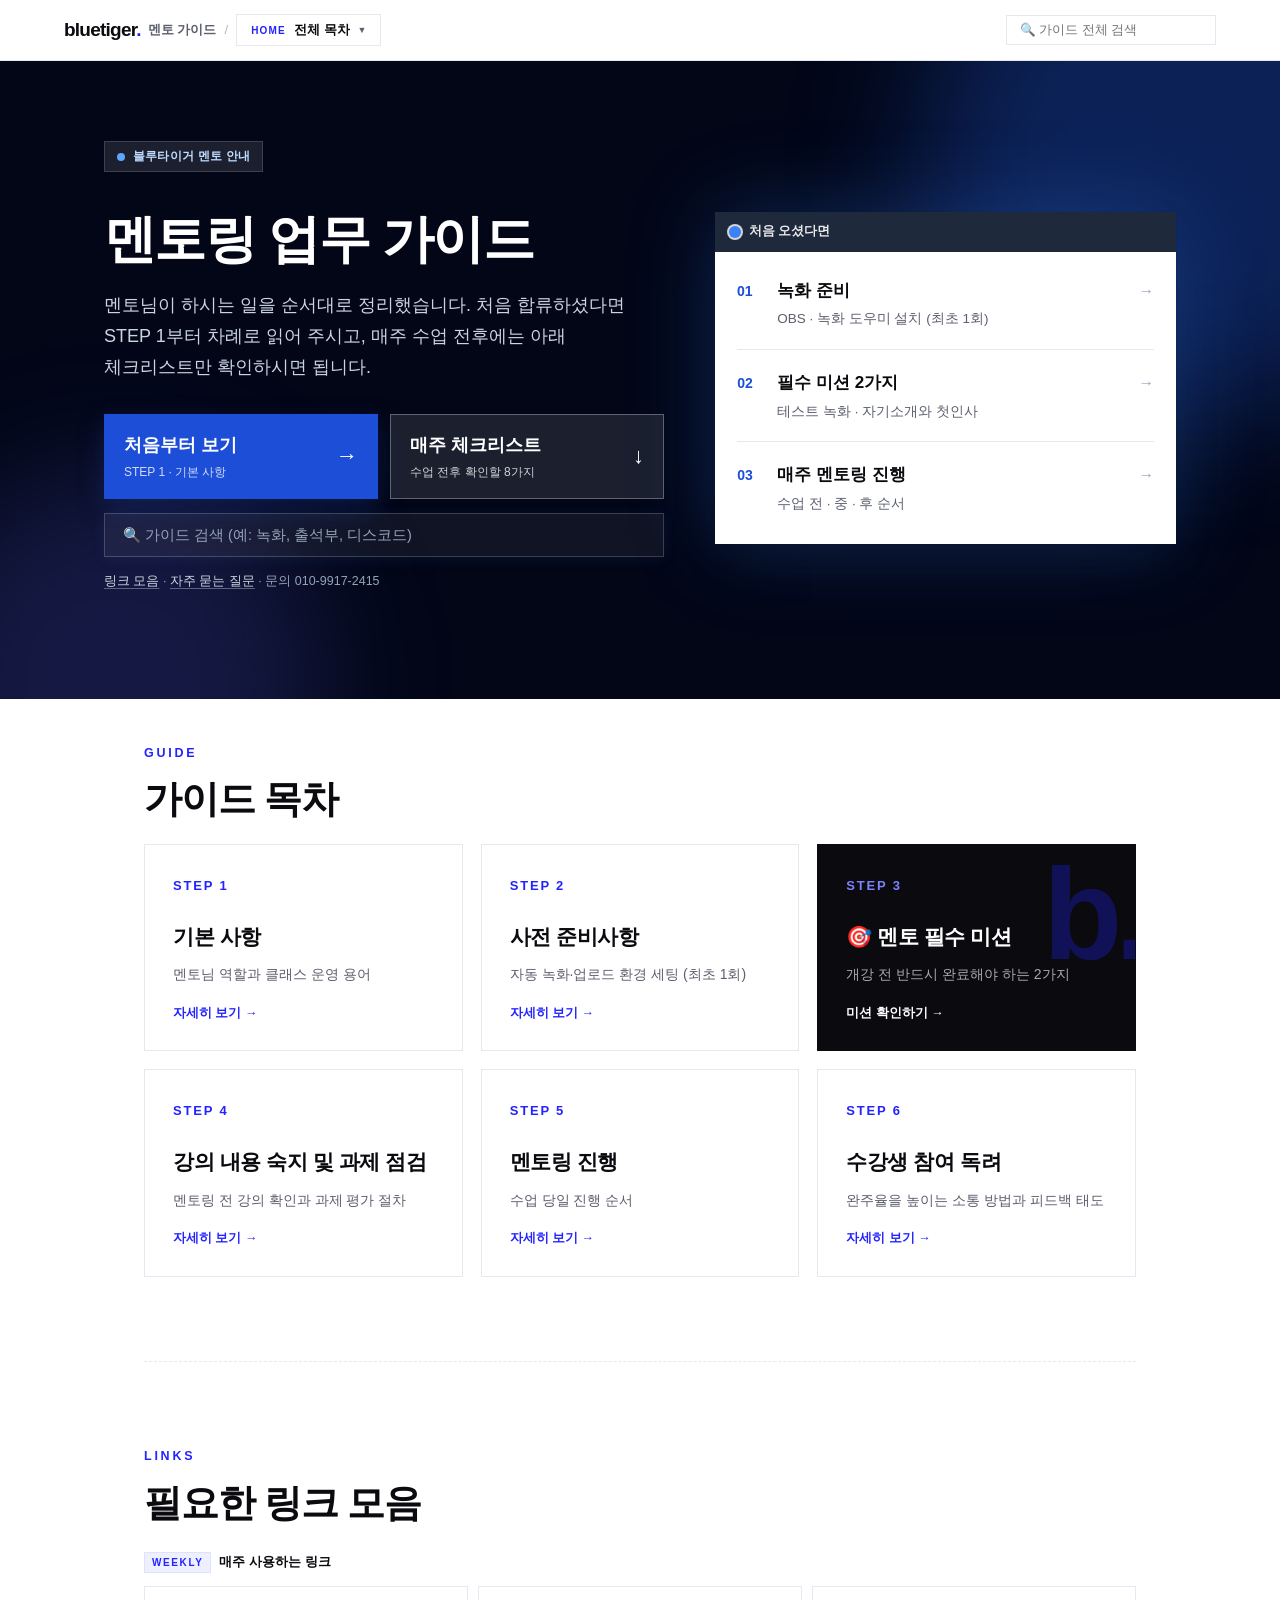
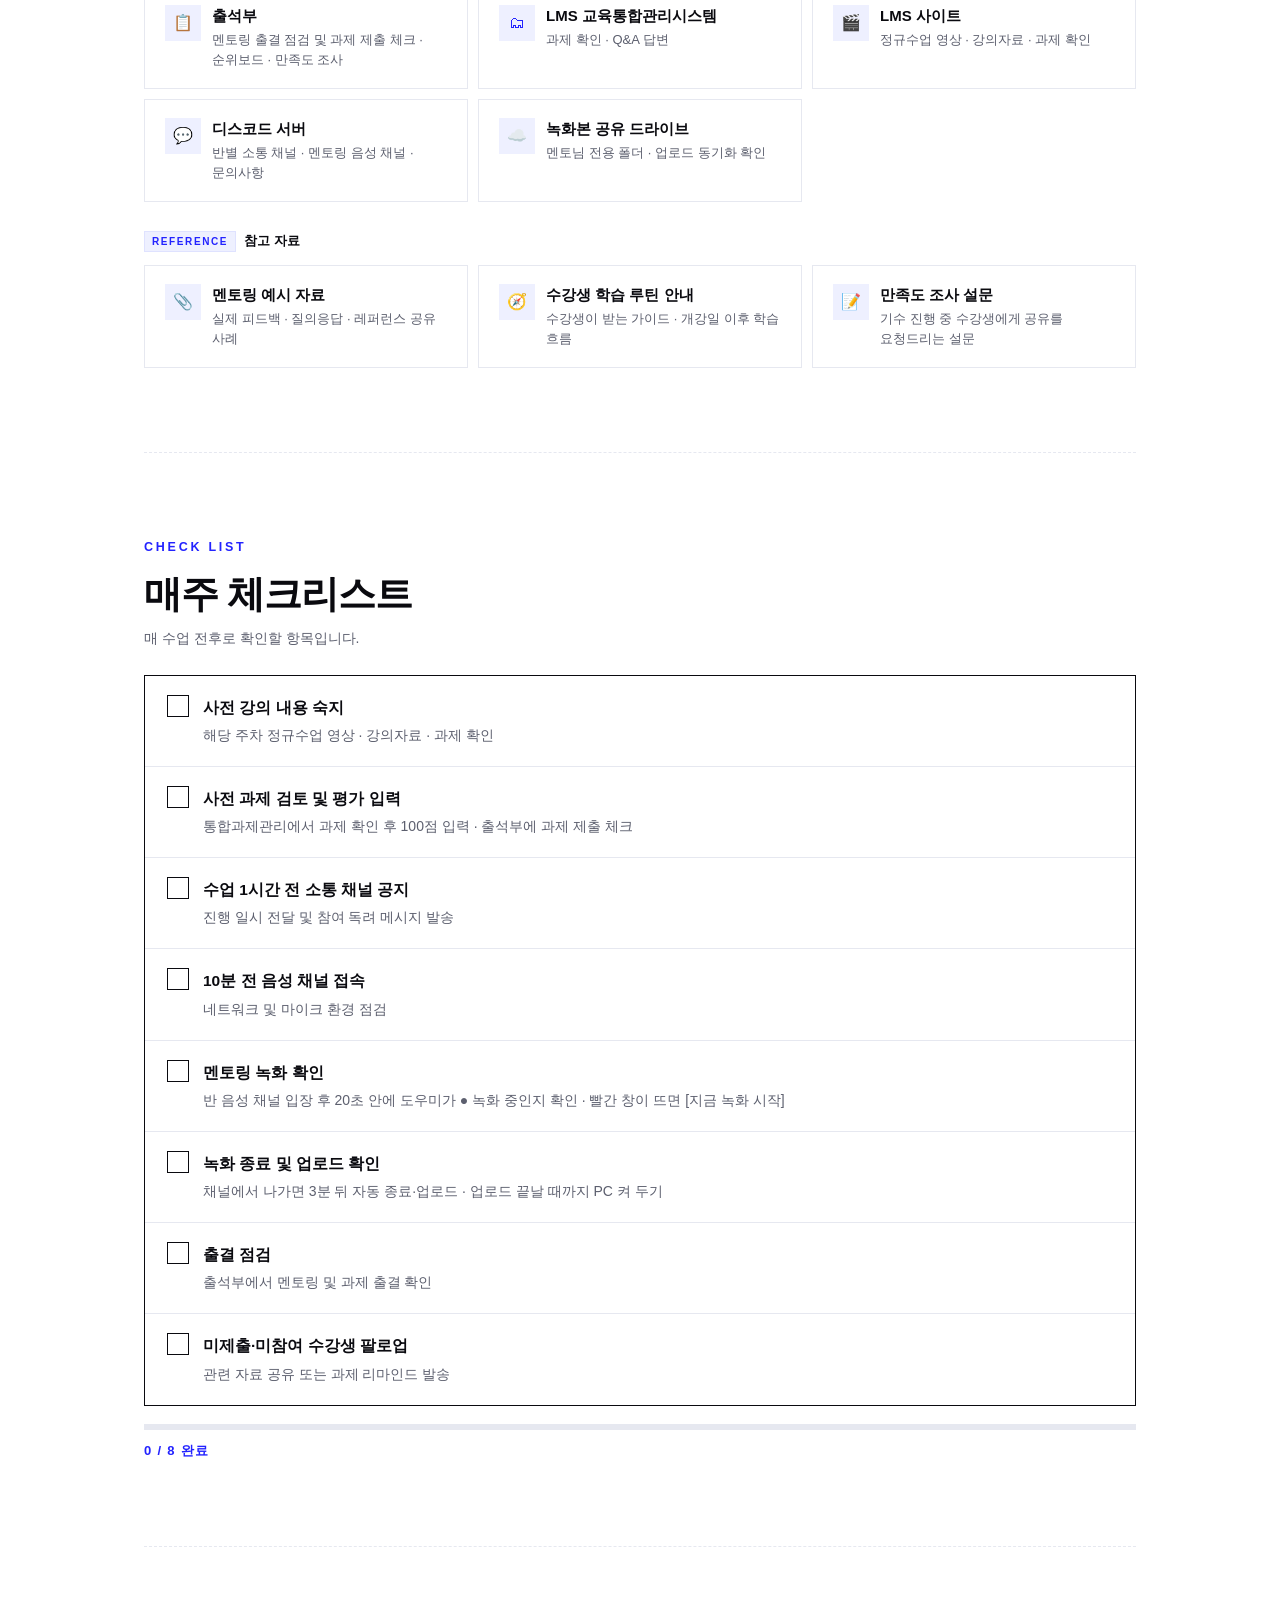
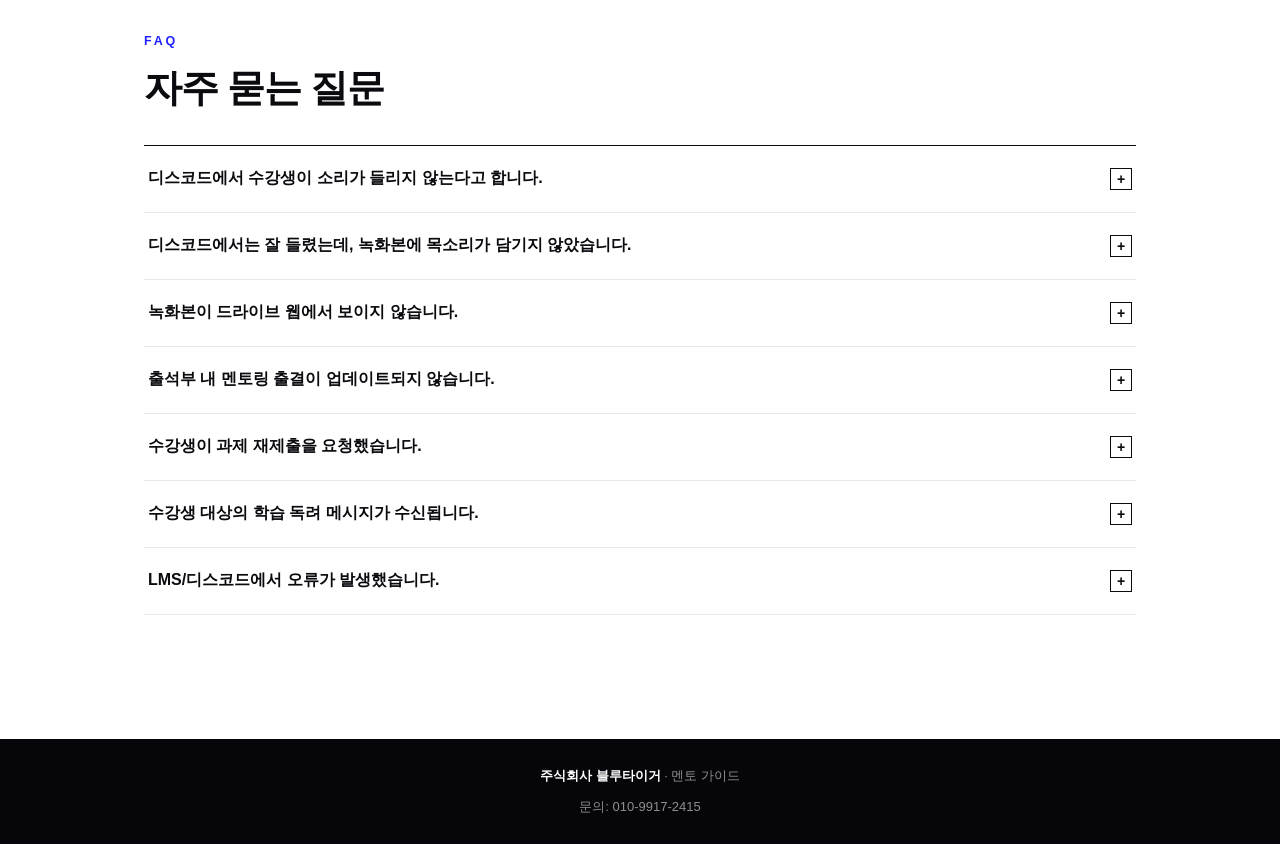
==== commit 6981ca26: "design: 메인 첫 화면을 녹화 도우미 안내 페이지와 같은 구성·말투로 — 다크 히어로·안내 배지·평이한 제목과 설명·버튼 2개·앱 창 모양 '처음 오셨다면' 패널 Co-Aut" ====
--- a/index.html
+++ b/index.html
@@ -43,27 +43,36 @@
 <div class="hero-wrap">
 <header>
   <div class="hero-text">
-    <div class="badge">MENTOR GUIDE · 멘토링 업무 가이드</div>
-    <h1>멘토링 업무,<br><em>핵심만</em> 모았습니다</h1>
-    <p>업무 순서대로 정리했습니다. 차근차근 따라오시면 됩니다.</p>
+    <p class="badge"><span class="badge-dot"></span> 블루타이거 멘토 안내</p>
+    <h1>멘토링 업무 가이드</h1>
+    <p class="hero-lead">
+      멘토님이 하시는 일을 순서대로 정리했습니다. 처음 합류하셨다면 STEP 1부터 차례로 읽어 주시고,
+      매주 수업 전후에는 아래 체크리스트만 확인하시면 됩니다.
+    </p>
+    <div class="hero-btns">
+      <a class="hero-btn primary" href="step-1-basics.html">
+        <span><span class="hb-title">처음부터 보기</span><span class="hb-sub">STEP 1 · 기본 사항</span></span>
+        <span class="hb-arrow" aria-hidden="true">→</span>
+      </a>
+      <a class="hero-btn" href="#checklist">
+        <span><span class="hb-title">매주 체크리스트</span><span class="hb-sub">수업 전후 확인할 8가지</span></span>
+        <span class="hb-arrow" aria-hidden="true">↓</span>
+      </a>
+    </div>
     <div class="header-search" data-search>
-      <input type="text" class="search-input" placeholder="🔍 검색 (예: 녹화, 출석부, 디스코드)">
+      <input type="text" class="search-input" placeholder="🔍 가이드 검색 (예: 녹화, 출석부, 디스코드)">
       <div class="search-results"></div>
     </div>
-    <nav class="hero-quick" aria-label="바로가기">
-      <a href="#checklist">매주 체크리스트</a>
-      <a href="#links">링크 모음</a>
-      <a href="#faq">자주 묻는 질문</a>
-    </nav>
+    <p class="hero-meta"><a href="#links">링크 모음</a> · <a href="#faq">자주 묻는 질문</a> · 문의 010-9917-2415</p>
   </div>
-  <div class="hero-card">
-    <div class="hc-label">FIRST TIME · 처음 오셨다면</div>
+  <figure class="hero-panel">
+    <div class="hp-bar"><span class="hp-dot"></span>처음 오셨다면</div>
     <ol>
-      <li><a href="step-2-preparation.html"><span class="hc-title">녹화 준비</span><span class="hc-sub">OBS · 녹화 도우미 설치 (최초 1회)</span></a></li>
-      <li><a href="step-3-missions.html"><span class="hc-title">필수 미션 2가지</span><span class="hc-sub">개강 전주 수요일까지 · 개강일</span></a></li>
-      <li><a href="step-5-mentoring.html"><span class="hc-title">매주 멘토링 진행</span><span class="hc-sub">수업 전 · 중 · 후 순서</span></a></li>
+      <li><a href="step-2-preparation.html"><span class="hp-title">녹화 준비</span><span class="hp-sub">OBS · 녹화 도우미 설치 (최초 1회)</span></a></li>
+      <li><a href="step-3-missions.html"><span class="hp-title">필수 미션 2가지</span><span class="hp-sub">테스트 녹화 · 자기소개와 첫인사</span></a></li>
+      <li><a href="step-5-mentoring.html"><span class="hp-title">매주 멘토링 진행</span><span class="hp-sub">수업 전 · 중 · 후 순서</span></a></li>
     </ol>
-  </div>
+  </figure>
 </header>
 </div>
 
--- a/style.css
+++ b/style.css
@@ -1803,121 +1803,132 @@
 .search-results { border: 1.5px solid var(--line); box-shadow: 0 20px 48px rgba(10,10,15,.14); }
 .result-page { color: var(--blue); background: var(--blue-soft); border-color: #dfe2ff; }
 
-/* ── 메인 히어로 ── */
+/* ── 메인 히어로 — 녹화 도우미 안내 페이지(/mentor/recorder) 첫 화면과 같은 구성 ── */
+.hero-wrap {
+  position: relative;
+  overflow: hidden;
+  background: #020617;
+  color: #fff;
+}
+.hero-wrap::before, .hero-wrap::after {
+  content: '';
+  position: absolute;
+  pointer-events: none;
+  border-radius: 50% !important;
+  filter: blur(64px);
+}
+.hero-wrap::before { width: 520px; height: 520px; right: -160px; top: -160px; background: rgba(37,99,235,.30); }
+.hero-wrap::after { width: 420px; height: 420px; left: -96px; bottom: -192px; background: rgba(99,102,241,.20); }
 header {
+  position: relative;
+  z-index: 1;
   text-align: left;
-  max-width: 1080px;
+  max-width: 1120px;
   margin: 0 auto;
-  padding: 92px 24px 72px;
+  padding: 80px 24px 84px;
   background: none;
   border: none;
   display: grid;
-  grid-template-columns: 1.35fr 1fr;
+  grid-template-columns: 1.1fr .9fr;
   gap: 48px;
   align-items: center;
 }
 header::before { display: none; }
-.hero-wrap {
-  background:
-    radial-gradient(1100px 520px at 88% -10%, rgba(35,35,255,.08), transparent 64%),
-    radial-gradient(700px 420px at -8% 38%, rgba(35,35,255,.05), transparent 60%),
-    #fff;
-  border-bottom: 1.5px solid var(--ink);
-}
 .hero-text > * { margin-left: 0; margin-right: 0; }
 header .badge {
-  display: inline-block;
-  background: none;
-  border: none;
-  padding: 0;
+  display: inline-flex;
+  align-items: center;
+  gap: 8px;
+  background: rgba(255,255,255,.10);
+  border: 1px solid rgba(255,255,255,.15);
+  padding: 4px 12px;
   font-family: var(--sans);
-  font-size: 12.5px;
+  font-size: 12px;
+  font-weight: 600;
+  letter-spacing: .02em;
+  color: #bfdbfe;
+}
+.badge-dot { width: 8px; height: 8px; background: #60a5fa; border-radius: 50% !important; }
+header h1 {
+  margin-top: 20px;
+  font-size: clamp(36px, 4.6vw, 52px);
   font-weight: 800;
-  letter-spacing: .22em;
-  color: var(--blue);
-  margin-bottom: 18px;
-}
-header h1 {
-  font-size: clamp(36px, 5.4vw, 64px);
-  font-weight: 900;
-  line-height: 1.12;
-  letter-spacing: -.04em;
-  color: var(--ink);
-}
-header h1 em, .hl {
-  position: relative;
-  font-style: normal;
+  line-height: 1.2;
+  letter-spacing: -.03em;
   color: #fff;
-  -webkit-text-fill-color: #fff;
-  background: none;
-  padding: 0 .12em;
-  z-index: 0;
-  white-space: nowrap;
-}
-header h1 em::before, .hl::before {
-  content: '';
-  position: absolute;
-  inset: 6% -2%;
-  background: var(--blue);
-  z-index: -1;
-  transform: skew(-4deg) rotate(-1deg);
-}
-header p { color: var(--gray); font-size: 18px; margin: 18px 0 0; max-width: 520px; }
-.header-search { margin: 28px 0 0; max-width: 520px; }
-.header-search .search-input { padding: 15px 20px; font-size: 15px; border: 1.5px solid var(--ink); }
-.hero-quick { display: flex; flex-wrap: wrap; gap: 8px; margin-top: 14px; }
-.hero-quick a {
-  font-size: 13.5px;
-  font-weight: 700;
-  color: var(--ink);
-  background: #fff;
-  border: 1.5px solid var(--line);
-  padding: 7px 14px;
-  text-decoration: none;
-  transition: border-color .25s, color .25s, transform .25s var(--ease);
-}
-.hero-quick a:hover { border-color: var(--blue); color: var(--blue); transform: translateY(-2px); }
-
-/* 히어로 오른쪽 다크 카드 — 처음 오신 멘토님 순서 */
-.hero-card {
-  position: relative;
-  overflow: hidden;
-  background: var(--ink);
-  color: #fff;
-  padding: 34px 32px 30px;
-  transform: rotate(2deg);
-  transition: transform .5s var(--ease), box-shadow .5s var(--ease);
-  box-shadow: 0 30px 60px rgba(10,10,15,.22);
-}
-.hero-card:hover { transform: rotate(0) translateY(-4px); }
-.hero-card::after {
-  content: 'b.';
-  position: absolute;
-  right: -18px;
-  top: -64px;
-  font-size: 180px;
-  font-weight: 900;
-  letter-spacing: -.06em;
-  color: rgba(35,35,255,.28);
-  pointer-events: none;
-}
-.hero-card .hc-label { font-size: 12px; font-weight: 800; letter-spacing: .2em; color: #7d83ff; margin-bottom: 18px; position: relative; }
-.hero-card ol { list-style: none; counter-reset: hc; position: relative; }
-.hero-card li { counter-increment: hc; border-top: 1px solid rgba(255,255,255,.12); }
-.hero-card li a {
-  display: grid;
-  grid-template-columns: 34px 1fr auto;
-  align-items: baseline;
-  gap: 4px;
-  padding: 13px 0;
+}
+header .hero-lead { margin-top: 20px; max-width: 560px; font-size: 18px; line-height: 1.7; color: #cbd5e1; }
+.hero-btns { display: flex; gap: 12px; margin-top: 32px; max-width: 560px; flex-wrap: wrap; }
+.hero-btn {
+  flex: 1 1 220px;
+  display: flex;
+  align-items: center;
+  justify-content: space-between;
+  gap: 16px;
+  padding: 16px 20px;
   color: #fff;
   text-decoration: none;
-}
-.hero-card li a::before { content: '0' counter(hc); font-size: 13px; font-weight: 800; color: #7d83ff; letter-spacing: .06em; }
-.hero-card li a::after { content: '→'; color: rgba(255,255,255,.45); transition: transform .25s var(--ease), color .25s; }
-.hero-card li a:hover::after { transform: translateX(4px); color: #fff; }
-.hero-card .hc-title { font-size: 16.5px; font-weight: 800; letter-spacing: -.02em; }
-.hero-card .hc-sub { grid-column: 2; font-size: 13px; color: rgba(255,255,255,.6); }
+  background: rgba(255,255,255,.10);
+  box-shadow: inset 0 0 0 1px rgba(255,255,255,.30);
+  transition: background .2s;
+}
+.hero-btn:hover { background: rgba(255,255,255,.20); color: #fff; }
+.hero-btn.primary { background: #1d4ed8; box-shadow: 0 10px 24px rgba(30,58,138,.35); }
+.hero-btn.primary:hover { background: #1e40af; }
+.hb-title { display: block; font-size: 18px; font-weight: 700; }
+.hb-sub { display: block; font-size: 12px; opacity: .8; }
+.hb-arrow { font-size: 22px; transition: transform .2s; }
+.hero-btn:hover .hb-arrow { transform: translateX(3px); }
+.header-search { margin: 14px 0 0; max-width: 560px; }
+.header-search .search-input {
+  padding: 13px 18px;
+  font-size: 14.5px;
+  background: rgba(255,255,255,.06);
+  border: 1px solid rgba(255,255,255,.18);
+  color: #fff;
+}
+.header-search .search-input::placeholder { color: #94a3b8; }
+.header-search .search-input:focus { border-color: #60a5fa; box-shadow: none; background: rgba(255,255,255,.1); }
+.header-search .search-results { color: var(--ink); }
+.hero-meta { margin-top: 14px; font-size: 12.5px; color: #94a3b8; }
+.hero-meta a { color: #cbd5e1; text-decoration-color: rgba(203,213,225,.4); }
+
+/* 오른쪽 — 앱 창처럼 보이는 '처음 오셨다면' 패널 */
+.hero-panel {
+  position: relative;
+  background: #fff;
+  color: var(--ink);
+  box-shadow: 0 20px 50px -20px rgba(15,23,42,.35), 0 0 0 1px rgba(15,23,42,.1), 0 0 80px rgba(59,130,246,.28);
+}
+.hp-bar {
+  display: flex;
+  align-items: center;
+  gap: 8px;
+  padding: 9px 14px;
+  background: #1e293b;
+  color: rgba(255,255,255,.9);
+  font-size: 12.5px;
+  font-weight: 600;
+}
+.hp-dot { width: 12px; height: 12px; background: #3b82f6; border-radius: 50% !important; box-shadow: 0 0 0 2px rgba(255,255,255,.8); }
+.hero-panel ol { list-style: none; counter-reset: hp; padding: 6px 22px 10px; }
+.hero-panel li { counter-increment: hp; border-bottom: 1px solid var(--line); }
+.hero-panel li:last-child { border-bottom: none; }
+.hero-panel li a {
+  display: grid;
+  grid-template-columns: 40px 1fr auto;
+  align-items: baseline;
+  row-gap: 2px;
+  padding: 18px 0;
+  color: var(--ink);
+  text-decoration: none;
+}
+.hero-panel li a::before { content: '0' counter(hp); font-size: 14px; font-weight: 800; color: #1d4ed8; }
+.hero-panel li a::after { content: '→'; grid-column: 3; grid-row: 1; color: #94a3b8; transition: transform .2s, color .2s; }
+.hero-panel li a:hover::after { transform: translateX(4px); color: #1d4ed8; }
+.hero-panel li a:hover .hp-title { color: #1d4ed8; }
+.hp-title { grid-column: 2; font-size: 17px; font-weight: 700; transition: color .2s; }
+.hp-sub { grid-column: 2; font-size: 13.5px; color: var(--gray); }
 
 /* ── 본문 레이아웃 ── */
 .page-body { max-width: 1040px; }
@@ -2239,14 +2250,13 @@
 /* ── 반응형 ── */
 @media (max-width: 1024px) {
   header { grid-template-columns: 1fr; gap: 40px; }
-  .hero-card { max-width: 460px; }
+  .hero-panel { max-width: 480px; }
 }
 @media (max-width: 720px) {
   body { font-size: 15px; }
-  header { padding: 64px 16px 52px; }
-  header h1 em, .hl { white-space: normal; background: var(--blue); -webkit-box-decoration-break: clone; box-decoration-break: clone; }
-  header h1 em::before, .hl::before { display: none; }
-  .hero-card { transform: none; padding: 28px 22px 24px; }
+  header { padding: 56px 16px 60px; }
+  .hl { white-space: normal; background: var(--blue); -webkit-box-decoration-break: clone; box-decoration-break: clone; }
+  .hl::before { display: none; }
   .page-hero { padding: 44px 0 30px; }
   .main-content > section { padding: 60px 0; }
   .step-body { padding: 22px 20px; }
